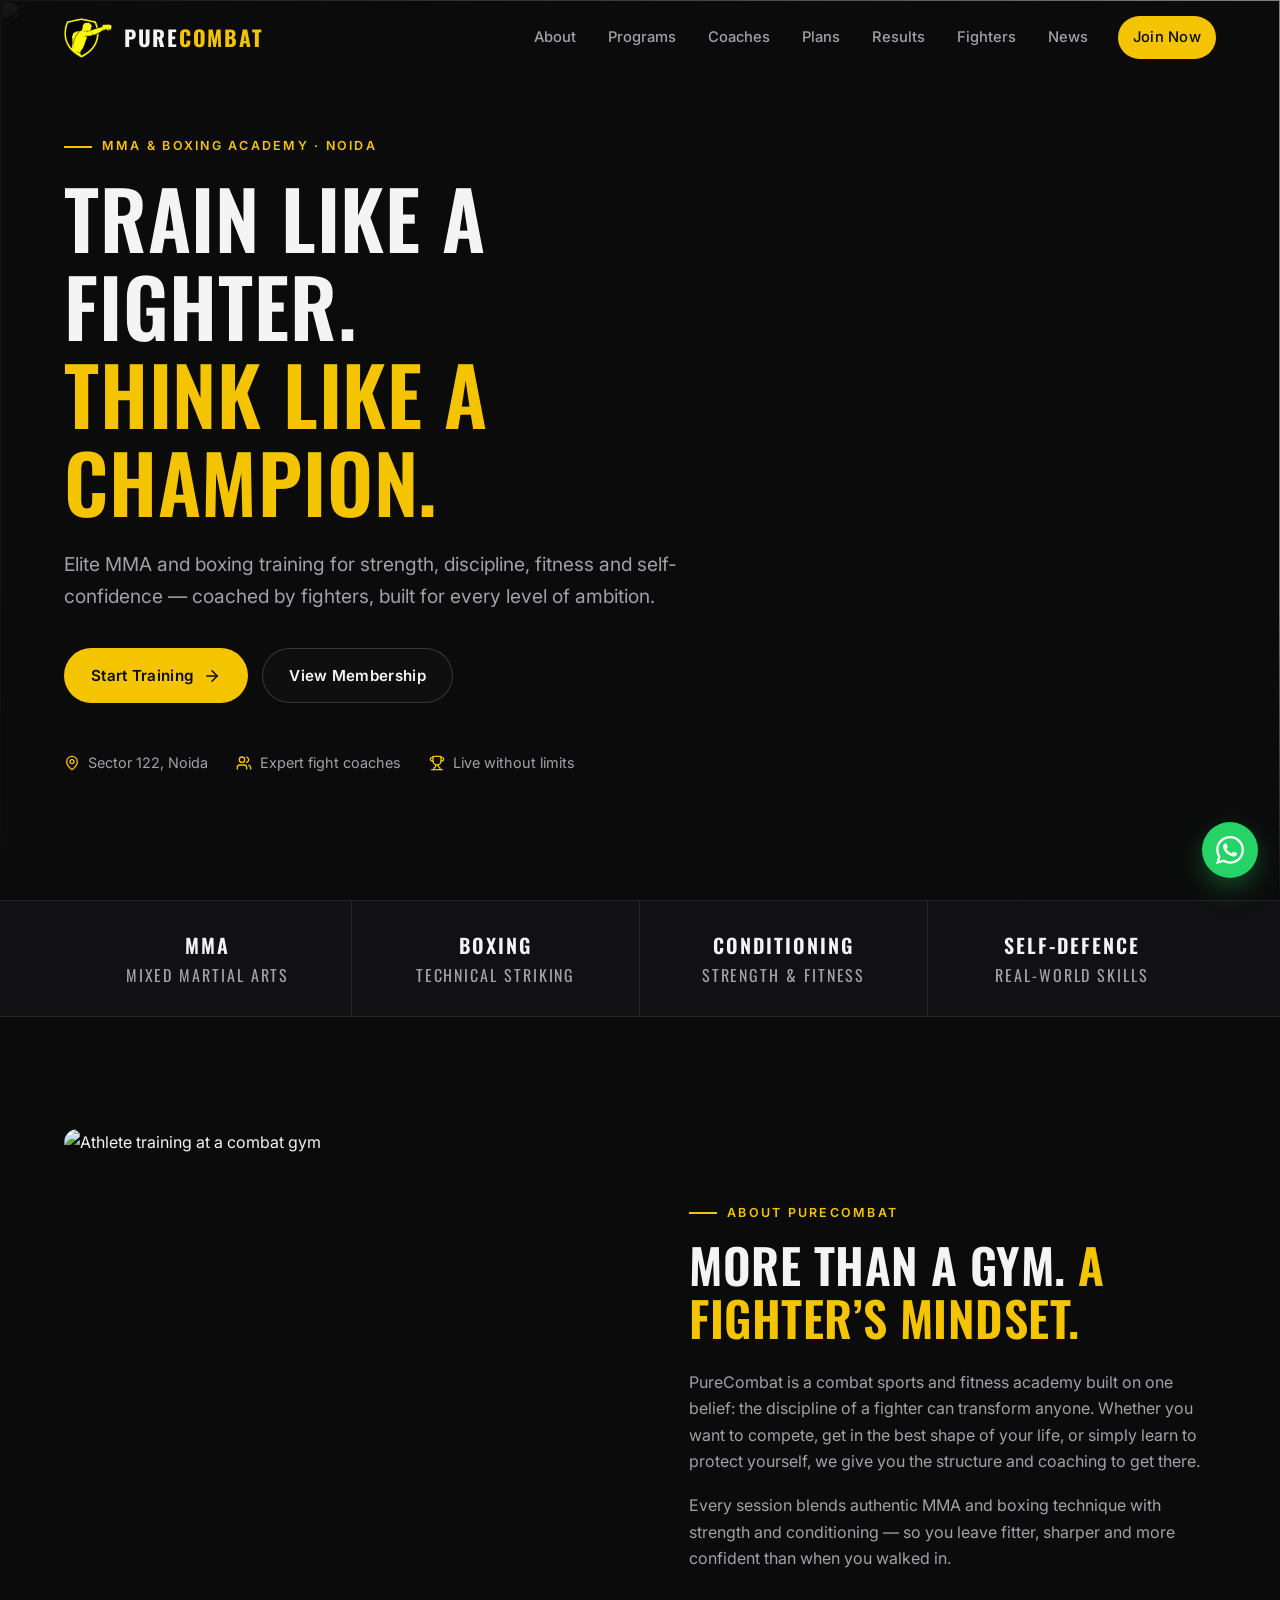
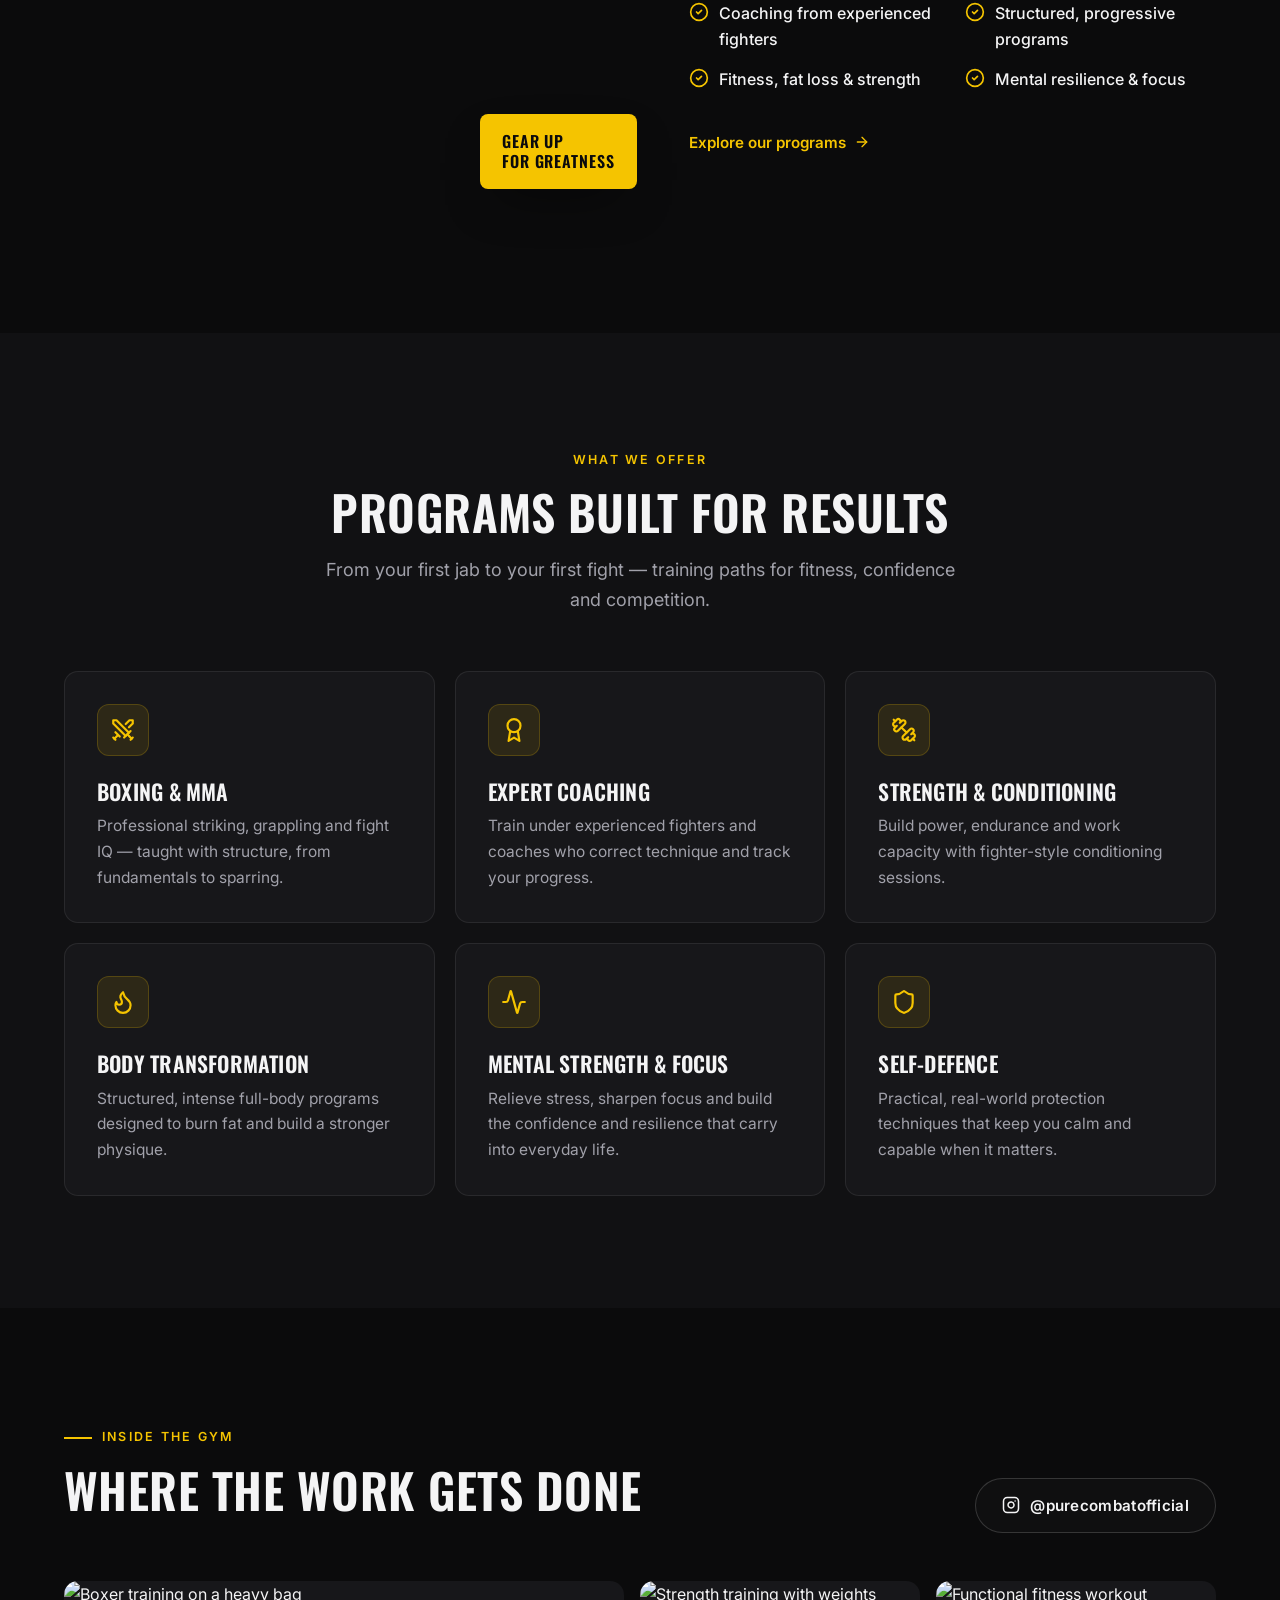
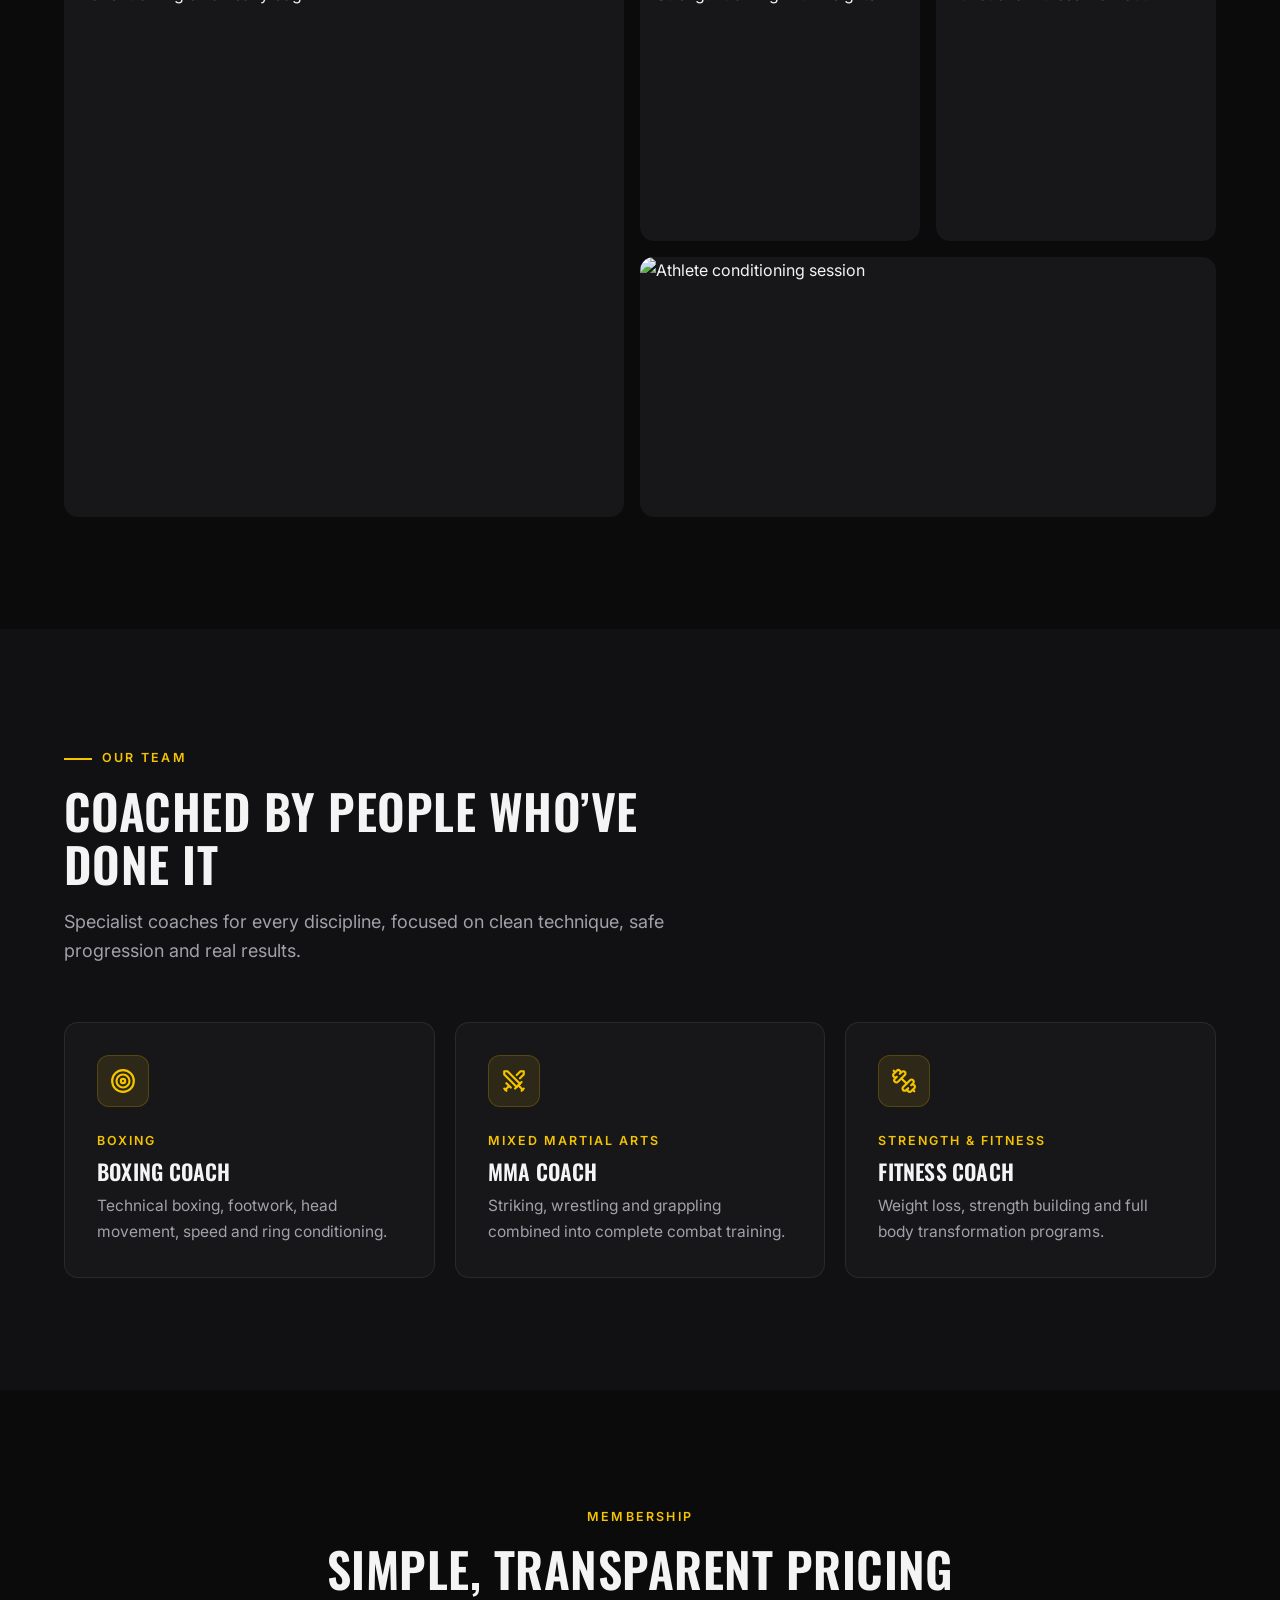
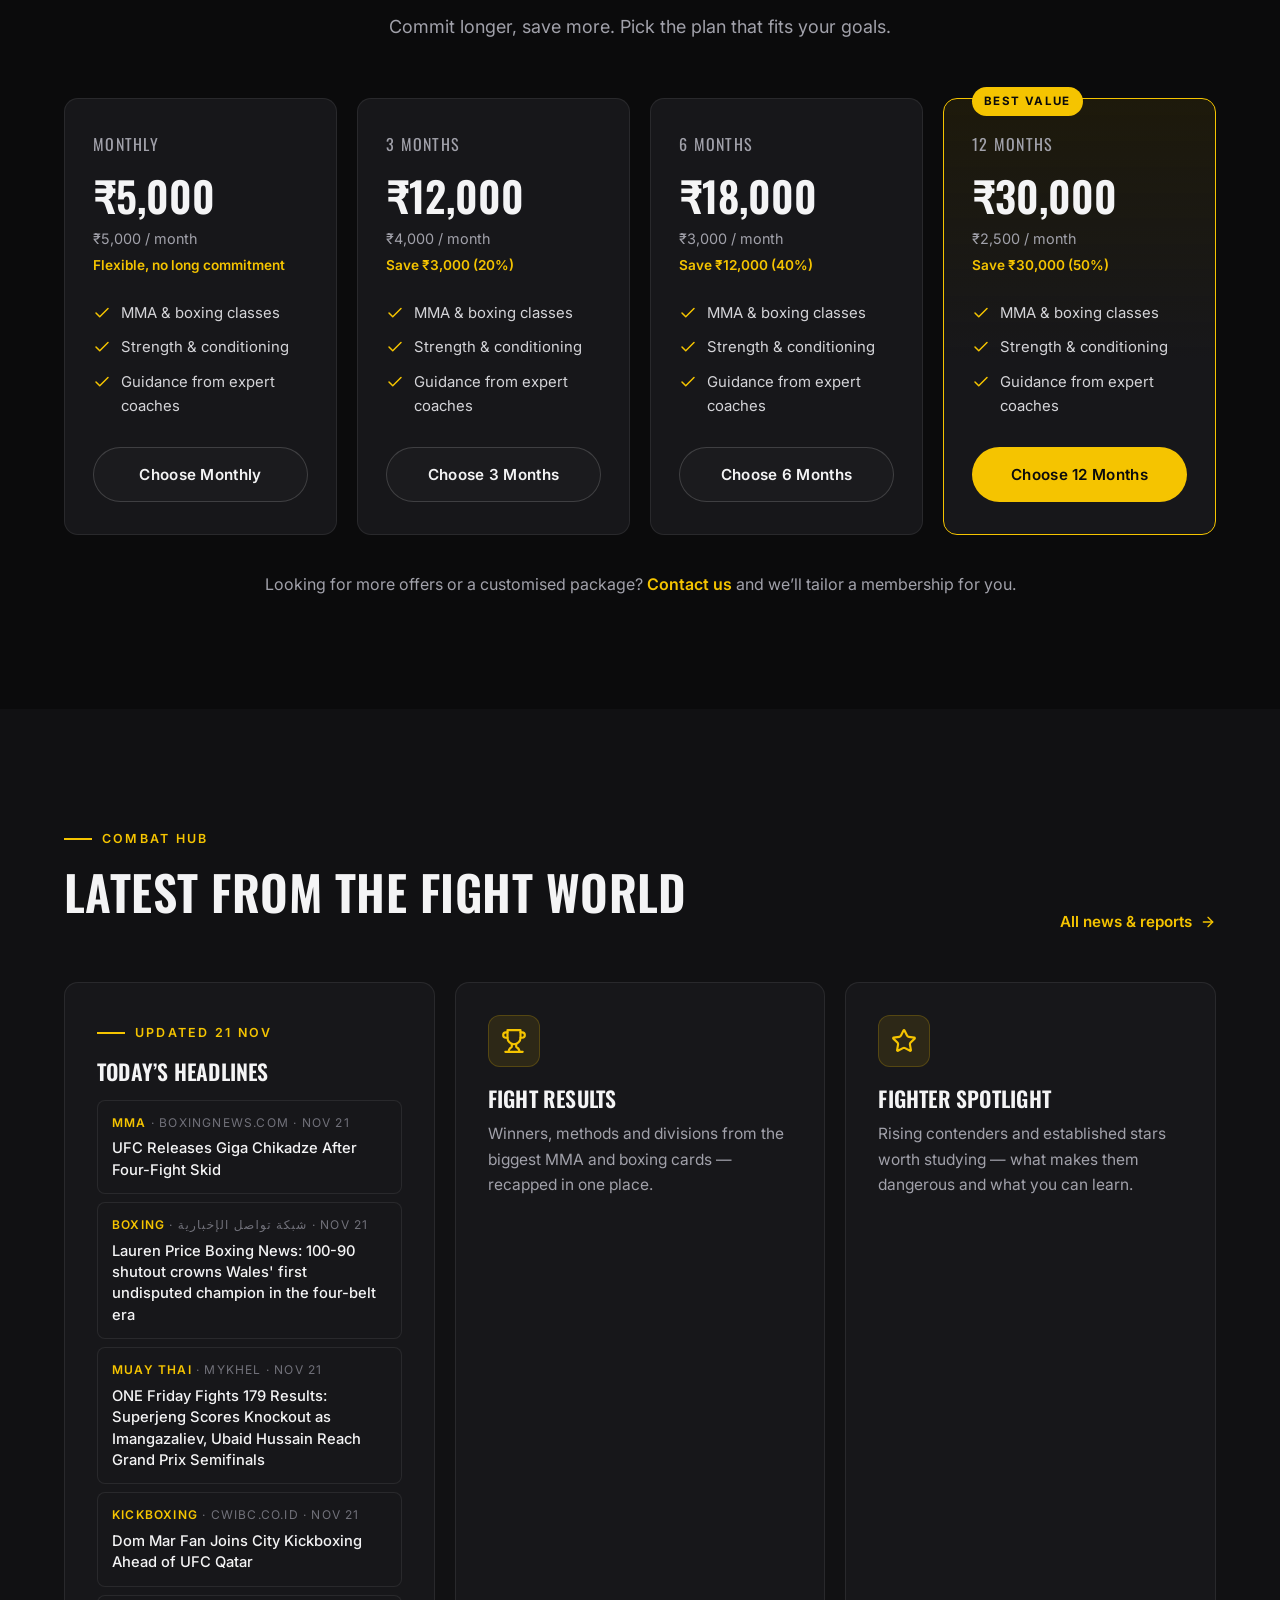
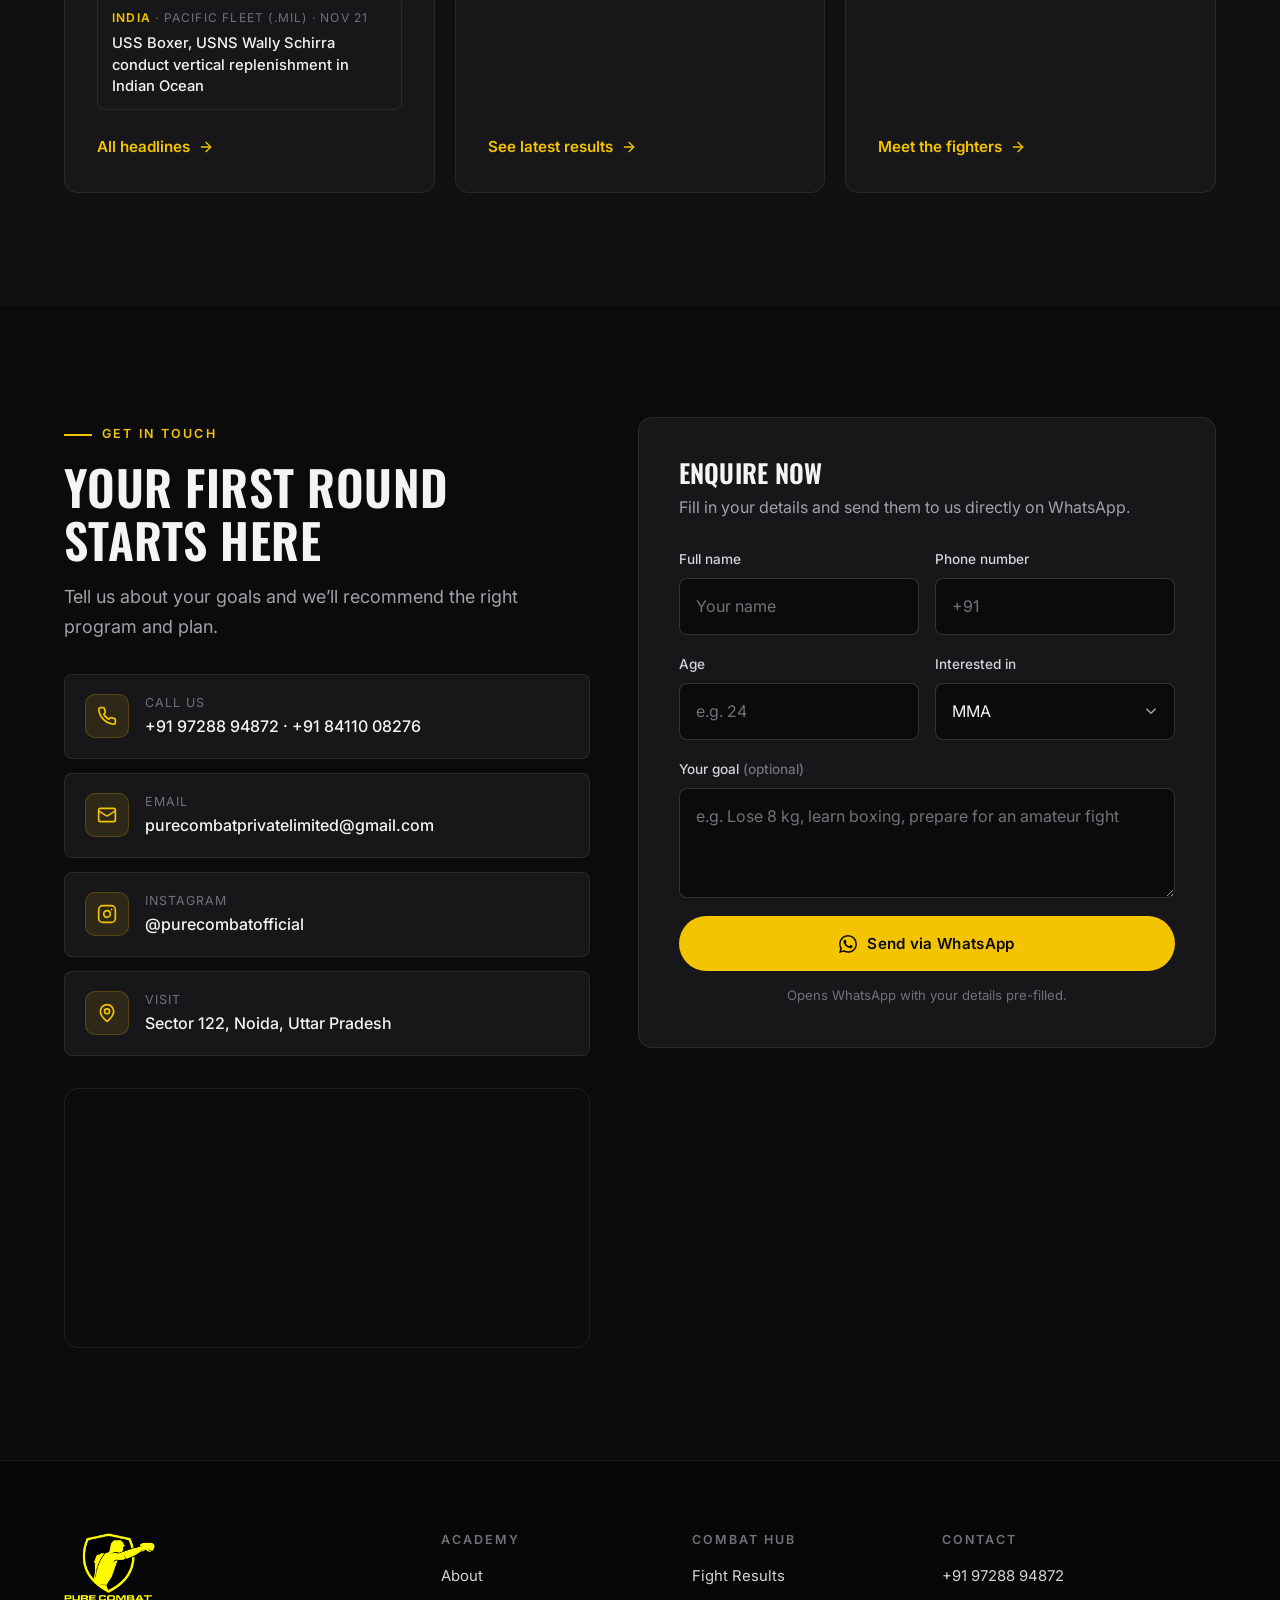
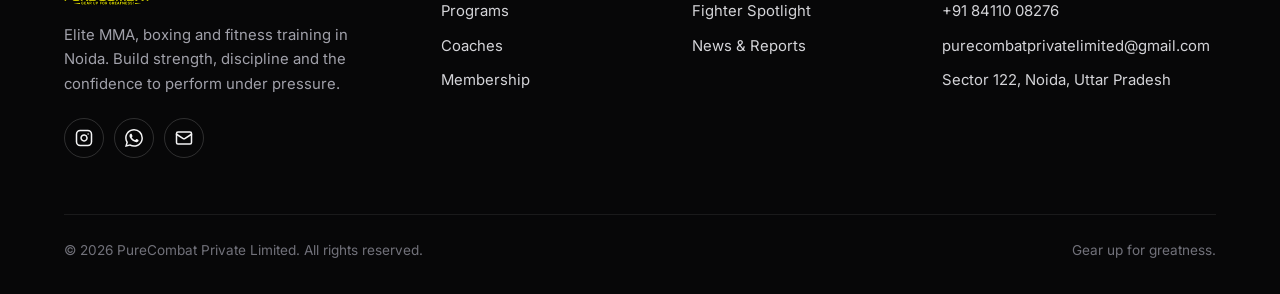
==== index.html @ 7720f8f0 "Combat Hub update 2026-11-21" ====
<!DOCTYPE html>
<html lang="en" class="no-js">
<head>
<meta charset="UTF-8">
<meta name="viewport" content="width=device-width, initial-scale=1.0">
<title>PURECOMBAT | MMA, Boxing & Fitness Training in Noida</title>
<meta name="description" content="PURECOMBAT is an elite MMA, boxing and fitness academy in Sector 122, Noida. Expert coaching, strength & conditioning, self-defence and body transformation programs.">
<link rel="canonical" href="https://www.purecombat.in/">
<meta name="theme-color" content="#0b0b0c">

<meta property="og:type" content="website">
<meta property="og:site_name" content="PURECOMBAT">
<meta property="og:title" content="PURECOMBAT | MMA, Boxing & Fitness Training in Noida">
<meta property="og:description" content="PURECOMBAT is an elite MMA, boxing and fitness academy in Sector 122, Noida. Expert coaching, strength & conditioning, self-defence and body transformation programs.">
<meta property="og:url" content="https://www.purecombat.in/">
<meta property="og:image" content="https://www.purecombat.in/images/week-1-banner.jpg">
<meta name="twitter:card" content="summary_large_image">

<link rel="icon" type="image/png" href="images/favicon.png">
<link rel="apple-touch-icon" href="images/apple-touch-icon.png">

<link rel="preconnect" href="https://fonts.googleapis.com">
<link rel="preconnect" href="https://fonts.gstatic.com" crossorigin>
<link href="https://fonts.googleapis.com/css2?family=Inter:wght@400;500;600;700&family=Oswald:wght@500;600;700&display=swap" rel="stylesheet">
<link rel="stylesheet" href="css/style.css">
<script type="application/ld+json">{"@context": "https://schema.org", "@type": "SportsActivityLocation", "name": "PURECOMBAT", "legalName": "PureCombat Private Limited", "description": "Elite MMA, boxing and fitness training academy in Noida.", "url": "https://www.purecombat.in/", "logo": "https://www.purecombat.in/images/logo.png", "image": "https://www.purecombat.in/images/logo.png", "telephone": "+91-9728894872", "email": "purecombatprivatelimited@gmail.com", "address": {"@type": "PostalAddress", "addressLocality": "Sector 122, Noida", "addressRegion": "Uttar Pradesh", "addressCountry": "IN"}, "sameAs": ["https://instagram.com/purecombatofficial"], "priceRange": "₹₹"}</script>
</head>
<body id="top">
<a class="skip-link" href="#main">Skip to content</a>

<header class="site-header">
  <div class="container nav">
    <a href="#top" class="brand" aria-label="PURECOMBAT home">
      <img src="images/logo-mark.png" alt="" width="48" height="40">
      <span class="brand-name">Pure<span>Combat</span></span>
    </a>
    <button class="nav-toggle" aria-label="Open menu" aria-expanded="false" aria-controls="primary-nav"><span></span></button>
    <nav class="nav-links" id="primary-nav" aria-label="Primary">
      <a href="#about">About</a>
      <a href="#programs">Programs</a>
      <a href="#coaches">Coaches</a>
      <a href="#plans">Plans</a>
      <a href="results.html">Results</a>
      <a href="fighters.html">Fighters</a>
      <a href="blogs.html">News</a>
      <a href="#contact" class="btn btn-primary btn-sm nav-cta">Join Now</a>
    </nav>
  </div>
</header>

<main id="main">

  <!-- HERO -->
  <section class="hero">
    <div class="hero-media">
      <img src="https://images.unsplash.com/photo-1549719386-74dfcbf7dbed?auto=format&fit=crop&w=2000&q=75" alt="" fetchpriority="high">
    </div>
    <div class="container">
      <div class="hero-content">
        <span class="eyebrow">MMA &amp; Boxing Academy · Noida</span>
        <h1>Train like a fighter.<br><em>Think like a champion.</em></h1>
        <p class="lead">Elite MMA and boxing training for strength, discipline, fitness and self-confidence — coached by fighters, built for every level of ambition.</p>
        <div class="hero-actions">
          <a href="#contact" class="btn btn-primary">Start Training <svg viewBox="0 0 24 24" fill="none" stroke="currentColor" stroke-width="2" stroke-linecap="round" stroke-linejoin="round" aria-hidden="true"><path d="M5 12h14"/><path d="m12 5 7 7-7 7"/></svg></a>
          <a href="#plans" class="btn btn-outline">View Membership</a>
        </div>
        <div class="hero-meta">
          <span><svg viewBox="0 0 24 24" fill="none" stroke="currentColor" stroke-width="2" stroke-linecap="round" stroke-linejoin="round" aria-hidden="true"><path d="M20 10c0 4.993-5.539 10.193-7.399 11.799a1 1 0 0 1-1.202 0C9.539 20.193 4 14.993 4 10a8 8 0 0 1 16 0"/><circle cx="12" cy="10" r="3"/></svg> Sector 122, Noida</span>
          <span><svg viewBox="0 0 24 24" fill="none" stroke="currentColor" stroke-width="2" stroke-linecap="round" stroke-linejoin="round" aria-hidden="true"><path d="M16 21v-2a4 4 0 0 0-4-4H6a4 4 0 0 0-4 4v2"/><circle cx="9" cy="7" r="4"/><path d="M22 21v-2a4 4 0 0 0-3-3.87"/><path d="M16 3.13a4 4 0 0 1 0 7.75"/></svg> Expert fight coaches</span>
          <span><svg viewBox="0 0 24 24" fill="none" stroke="currentColor" stroke-width="2" stroke-linecap="round" stroke-linejoin="round" aria-hidden="true"><path d="M6 9H4.5a2.5 2.5 0 0 1 0-5H6"/><path d="M18 9h1.5a2.5 2.5 0 0 0 0-5H18"/><path d="M4 22h16"/><path d="M10 14.66V17c0 .55-.47.98-.97 1.21C7.85 18.75 7 20.24 7 22"/><path d="M14 14.66V17c0 .55.47.98.97 1.21C16.15 18.75 17 20.24 17 22"/><path d="M18 2H6v7a6 6 0 0 0 12 0V2Z"/></svg> Live without limits</span>
        </div>
      </div>
    </div>
  </section>

  <!-- DISCIPLINES STRIP -->
  <div class="strip">
    <div class="container strip-inner">
      <div class="strip-item"><strong>MMA</strong>Mixed Martial Arts</div>
      <div class="strip-item"><strong>Boxing</strong>Technical Striking</div>
      <div class="strip-item"><strong>Conditioning</strong>Strength &amp; Fitness</div>
      <div class="strip-item"><strong>Self-Defence</strong>Real-World Skills</div>
    </div>
  </div>

  <!-- ABOUT -->
  <section class="section" id="about">
    <div class="container about-grid">
      <div class="about-media reveal">
        <img src="https://images.unsplash.com/photo-1571019614242-c5c5dee9f50b?auto=format&fit=crop&w=1000&q=75" alt="Athlete training at a combat gym" loading="lazy">
        <div class="about-badge">Gear up<br>for greatness</div>
      </div>
      <div class="about-copy reveal">
        <span class="eyebrow">About PureCombat</span>
        <h2>More than a gym. <span class="text-accent">A fighter&rsquo;s mindset.</span></h2>
        <p>PureCombat is a combat sports and fitness academy built on one belief: the discipline of a fighter can transform anyone. Whether you want to compete, get in the best shape of your life, or simply learn to protect yourself, we give you the structure and coaching to get there.</p>
        <p>Every session blends authentic MMA and boxing technique with strength and conditioning — so you leave fitter, sharper and more confident than when you walked in.</p>
        <ul class="checklist">
          <li><svg viewBox="0 0 24 24" fill="none" stroke="currentColor" stroke-width="2" stroke-linecap="round" stroke-linejoin="round" aria-hidden="true"><circle cx="12" cy="12" r="10"/><path d="m9 12 2 2 4-4"/></svg> Coaching from experienced fighters</li>
          <li><svg viewBox="0 0 24 24" fill="none" stroke="currentColor" stroke-width="2" stroke-linecap="round" stroke-linejoin="round" aria-hidden="true"><circle cx="12" cy="12" r="10"/><path d="m9 12 2 2 4-4"/></svg> Structured, progressive programs</li>
          <li><svg viewBox="0 0 24 24" fill="none" stroke="currentColor" stroke-width="2" stroke-linecap="round" stroke-linejoin="round" aria-hidden="true"><circle cx="12" cy="12" r="10"/><path d="m9 12 2 2 4-4"/></svg> Fitness, fat loss &amp; strength</li>
          <li><svg viewBox="0 0 24 24" fill="none" stroke="currentColor" stroke-width="2" stroke-linecap="round" stroke-linejoin="round" aria-hidden="true"><circle cx="12" cy="12" r="10"/><path d="m9 12 2 2 4-4"/></svg> Mental resilience &amp; focus</li>
        </ul>
        <a href="#programs" class="link-arrow">Explore our programs <svg viewBox="0 0 24 24" fill="none" stroke="currentColor" stroke-width="2" stroke-linecap="round" stroke-linejoin="round" aria-hidden="true"><path d="M5 12h14"/><path d="m12 5 7 7-7 7"/></svg></a>
      </div>
    </div>
  </section>

  <!-- PROGRAMS -->
  <section class="section section-alt" id="programs">
    <div class="container">
      <div class="section-head center reveal">
        <span class="eyebrow">What we offer</span>
        <h2>Programs built for results</h2>
        <p class="lead" style="margin:0 auto">From your first jab to your first fight — training paths for fitness, confidence and competition.</p>
      </div>
      <div class="grid-3">
        <article class="card reveal">
          <div class="icon-box"><svg viewBox="0 0 24 24" fill="none" stroke="currentColor" stroke-width="2" stroke-linecap="round" stroke-linejoin="round" aria-hidden="true"><polyline points="14.5 17.5 3 6 3 3 6 3 17.5 14.5"/><line x1="13" x2="19" y1="19" y2="13"/><line x1="16" x2="20" y1="16" y2="20"/><line x1="19" x2="21" y1="21" y2="19"/><polyline points="14.5 6.5 18 3 21 3 21 6 17.5 9.5"/><line x1="5" x2="9" y1="14" y2="18"/><line x1="7" x2="4" y1="17" y2="20"/><line x1="3" x2="5" y1="19" y2="21"/></svg></div>
          <h3>Boxing &amp; MMA</h3>
          <p>Professional striking, grappling and fight IQ — taught with structure, from fundamentals to sparring.</p>
        </article>
        <article class="card reveal">
          <div class="icon-box"><svg viewBox="0 0 24 24" fill="none" stroke="currentColor" stroke-width="2" stroke-linecap="round" stroke-linejoin="round" aria-hidden="true"><circle cx="12" cy="8" r="6"/><path d="M15.477 12.89 17 22l-5-3-5 3 1.523-9.11"/></svg></div>
          <h3>Expert Coaching</h3>
          <p>Train under experienced fighters and coaches who correct technique and track your progress.</p>
        </article>
        <article class="card reveal">
          <div class="icon-box"><svg viewBox="0 0 24 24" fill="none" stroke="currentColor" stroke-width="2" stroke-linecap="round" stroke-linejoin="round" aria-hidden="true"><path d="M14.4 14.4 9.6 9.6"/><path d="M18.657 21.485a2 2 0 1 1-2.829-2.828l-1.767 1.768a2 2 0 1 1-2.829-2.829l6.364-6.364a2 2 0 1 1 2.829 2.829l-1.768 1.767a2 2 0 1 1 2.828 2.829z"/><path d="m21.5 21.5-1.4-1.4"/><path d="M3.9 3.9 2.5 2.5"/><path d="M6.404 12.768a2 2 0 1 1-2.829-2.829l1.768-1.767a2 2 0 1 1-2.828-2.829l2.828-2.828a2 2 0 1 1 2.829 2.828l1.767-1.768a2 2 0 1 1 2.829 2.829z"/></svg></div>
          <h3>Strength &amp; Conditioning</h3>
          <p>Build power, endurance and work capacity with fighter-style conditioning sessions.</p>
        </article>
        <article class="card reveal">
          <div class="icon-box"><svg viewBox="0 0 24 24" fill="none" stroke="currentColor" stroke-width="2" stroke-linecap="round" stroke-linejoin="round" aria-hidden="true"><path d="M8.5 14.5A2.5 2.5 0 0 0 11 12c0-1.38-.5-2-1-3-1.072-2.143-.224-4.054 2-6 .5 2.5 2 4.9 4 6.5 2 1.6 3 3.5 3 5.5a7 7 0 1 1-14 0c0-1.153.433-2.294 1-3a2.5 2.5 0 0 0 2.5 2.5z"/></svg></div>
          <h3>Body Transformation</h3>
          <p>Structured, intense full-body programs designed to burn fat and build a stronger physique.</p>
        </article>
        <article class="card reveal">
          <div class="icon-box"><svg viewBox="0 0 24 24" fill="none" stroke="currentColor" stroke-width="2" stroke-linecap="round" stroke-linejoin="round" aria-hidden="true"><path d="M22 12h-2.48a2 2 0 0 0-1.93 1.46l-2.35 8.36a.25.25 0 0 1-.48 0L9.24 2.18a.25.25 0 0 0-.48 0l-2.35 8.36A2 2 0 0 1 4.49 12H2"/></svg></div>
          <h3>Mental Strength &amp; Focus</h3>
          <p>Relieve stress, sharpen focus and build the confidence and resilience that carry into everyday life.</p>
        </article>
        <article class="card reveal">
          <div class="icon-box"><svg viewBox="0 0 24 24" fill="none" stroke="currentColor" stroke-width="2" stroke-linecap="round" stroke-linejoin="round" aria-hidden="true"><path d="M20 13c0 5-3.5 7.5-7.66 8.95a1 1 0 0 1-.67-.01C7.5 20.5 4 18 4 13V6a1 1 0 0 1 1-1c2 0 4.5-1.2 6.24-2.72a1.17 1.17 0 0 1 1.52 0C14.51 3.81 17 5 19 5a1 1 0 0 1 1 1z"/></svg></div>
          <h3>Self-Defence</h3>
          <p>Practical, real-world protection techniques that keep you calm and capable when it matters.</p>
        </article>
      </div>
    </div>
  </section>

  <!-- GALLERY -->
  <section class="section" id="gallery">
    <div class="container">
      <div class="section-head-row">
        <div class="section-head reveal">
          <span class="eyebrow">Inside the gym</span>
          <h2>Where the work gets done</h2>
        </div>
        <a href="https://instagram.com/purecombatofficial" target="_blank" rel="noopener" class="btn btn-outline reveal"><svg viewBox="0 0 24 24" fill="none" stroke="currentColor" stroke-width="2" stroke-linecap="round" stroke-linejoin="round" aria-hidden="true"><rect width="20" height="20" x="2" y="2" rx="5" ry="5"/><path d="M16 11.37A4 4 0 1 1 12.63 8 4 4 0 0 1 16 11.37z"/><line x1="17.5" x2="17.51" y1="6.5" y2="6.5"/></svg> @purecombatofficial</a>
      </div>
      <div class="gallery reveal">
        <figure><img src="https://images.unsplash.com/photo-1549719386-74dfcbf7dbed?auto=format&fit=crop&w=1200&q=75" alt="Boxer training on a heavy bag" loading="lazy"></figure>
        <figure><img src="https://images.unsplash.com/photo-1517836357463-d25dfeac3438?auto=format&fit=crop&w=700&q=75" alt="Strength training with weights" loading="lazy"></figure>
        <figure><img src="https://images.unsplash.com/photo-1599058917765-a780eda07a3e?auto=format&fit=crop&w=700&q=75" alt="Functional fitness workout" loading="lazy"></figure>
        <figure><img src="https://images.unsplash.com/photo-1571019613454-1cb2f99b2d8b?auto=format&fit=crop&w=1200&q=75" alt="Athlete conditioning session" loading="lazy"></figure>
      </div>
    </div>
  </section>

  <!-- COACHES -->
  <section class="section section-alt" id="coaches">
    <div class="container">
      <div class="section-head reveal">
        <span class="eyebrow">Our team</span>
        <h2>Coached by people who&rsquo;ve done it</h2>
        <p class="lead">Specialist coaches for every discipline, focused on clean technique, safe progression and real results.</p>
      </div>
      <div class="grid-3">
        <article class="card reveal">
          <div class="icon-box"><svg viewBox="0 0 24 24" fill="none" stroke="currentColor" stroke-width="2" stroke-linecap="round" stroke-linejoin="round" aria-hidden="true"><circle cx="12" cy="12" r="10"/><circle cx="12" cy="12" r="6"/><circle cx="12" cy="12" r="2"/></svg></div>
          <span class="coach-role">Boxing</span>
          <h3>Boxing Coach</h3>
          <p>Technical boxing, footwork, head movement, speed and ring conditioning.</p>
        </article>
        <article class="card reveal">
          <div class="icon-box"><svg viewBox="0 0 24 24" fill="none" stroke="currentColor" stroke-width="2" stroke-linecap="round" stroke-linejoin="round" aria-hidden="true"><polyline points="14.5 17.5 3 6 3 3 6 3 17.5 14.5"/><line x1="13" x2="19" y1="19" y2="13"/><line x1="16" x2="20" y1="16" y2="20"/><line x1="19" x2="21" y1="21" y2="19"/><polyline points="14.5 6.5 18 3 21 3 21 6 17.5 9.5"/><line x1="5" x2="9" y1="14" y2="18"/><line x1="7" x2="4" y1="17" y2="20"/><line x1="3" x2="5" y1="19" y2="21"/></svg></div>
          <span class="coach-role">Mixed Martial Arts</span>
          <h3>MMA Coach</h3>
          <p>Striking, wrestling and grappling combined into complete combat training.</p>
        </article>
        <article class="card reveal">
          <div class="icon-box"><svg viewBox="0 0 24 24" fill="none" stroke="currentColor" stroke-width="2" stroke-linecap="round" stroke-linejoin="round" aria-hidden="true"><path d="M14.4 14.4 9.6 9.6"/><path d="M18.657 21.485a2 2 0 1 1-2.829-2.828l-1.767 1.768a2 2 0 1 1-2.829-2.829l6.364-6.364a2 2 0 1 1 2.829 2.829l-1.768 1.767a2 2 0 1 1 2.828 2.829z"/><path d="m21.5 21.5-1.4-1.4"/><path d="M3.9 3.9 2.5 2.5"/><path d="M6.404 12.768a2 2 0 1 1-2.829-2.829l1.768-1.767a2 2 0 1 1-2.828-2.829l2.828-2.828a2 2 0 1 1 2.829 2.828l1.767-1.768a2 2 0 1 1 2.829 2.829z"/></svg></div>
          <span class="coach-role">Strength &amp; Fitness</span>
          <h3>Fitness Coach</h3>
          <p>Weight loss, strength building and full body transformation programs.</p>
        </article>
      </div>
    </div>
  </section>

  <!-- PLANS -->
  <section class="section" id="plans">
    <div class="container">
      <div class="section-head center reveal">
        <span class="eyebrow">Membership</span>
        <h2>Simple, transparent pricing</h2>
        <p class="lead" style="margin:0 auto">Commit longer, save more. Pick the plan that fits your goals.</p>
      </div>
      <div class="plans">
        <div class="plan reveal">
          
          <div class="plan-name">Monthly</div>
          <div class="plan-price">₹5,000</div>
          <div class="plan-per">₹5,000 / month</div>
          <div class="plan-save">Flexible, no long commitment</div>
          <ul><li><svg viewBox="0 0 24 24" fill="none" stroke="currentColor" stroke-width="2" stroke-linecap="round" stroke-linejoin="round" aria-hidden="true"><path d="M20 6 9 17l-5-5"/></svg>MMA &amp; boxing classes</li><li><svg viewBox="0 0 24 24" fill="none" stroke="currentColor" stroke-width="2" stroke-linecap="round" stroke-linejoin="round" aria-hidden="true"><path d="M20 6 9 17l-5-5"/></svg>Strength &amp; conditioning</li><li><svg viewBox="0 0 24 24" fill="none" stroke="currentColor" stroke-width="2" stroke-linecap="round" stroke-linejoin="round" aria-hidden="true"><path d="M20 6 9 17l-5-5"/></svg>Guidance from expert coaches</li></ul>
          <a href="#contact" class="btn btn-outline btn-block" data-plan="Monthly">Choose Monthly</a>
        </div>
        <div class="plan reveal">
          
          <div class="plan-name">3 Months</div>
          <div class="plan-price">₹12,000</div>
          <div class="plan-per">₹4,000 / month</div>
          <div class="plan-save">Save ₹3,000 (20%)</div>
          <ul><li><svg viewBox="0 0 24 24" fill="none" stroke="currentColor" stroke-width="2" stroke-linecap="round" stroke-linejoin="round" aria-hidden="true"><path d="M20 6 9 17l-5-5"/></svg>MMA &amp; boxing classes</li><li><svg viewBox="0 0 24 24" fill="none" stroke="currentColor" stroke-width="2" stroke-linecap="round" stroke-linejoin="round" aria-hidden="true"><path d="M20 6 9 17l-5-5"/></svg>Strength &amp; conditioning</li><li><svg viewBox="0 0 24 24" fill="none" stroke="currentColor" stroke-width="2" stroke-linecap="round" stroke-linejoin="round" aria-hidden="true"><path d="M20 6 9 17l-5-5"/></svg>Guidance from expert coaches</li></ul>
          <a href="#contact" class="btn btn-outline btn-block" data-plan="3 Months">Choose 3 Months</a>
        </div>
        <div class="plan reveal">
          
          <div class="plan-name">6 Months</div>
          <div class="plan-price">₹18,000</div>
          <div class="plan-per">₹3,000 / month</div>
          <div class="plan-save">Save ₹12,000 (40%)</div>
          <ul><li><svg viewBox="0 0 24 24" fill="none" stroke="currentColor" stroke-width="2" stroke-linecap="round" stroke-linejoin="round" aria-hidden="true"><path d="M20 6 9 17l-5-5"/></svg>MMA &amp; boxing classes</li><li><svg viewBox="0 0 24 24" fill="none" stroke="currentColor" stroke-width="2" stroke-linecap="round" stroke-linejoin="round" aria-hidden="true"><path d="M20 6 9 17l-5-5"/></svg>Strength &amp; conditioning</li><li><svg viewBox="0 0 24 24" fill="none" stroke="currentColor" stroke-width="2" stroke-linecap="round" stroke-linejoin="round" aria-hidden="true"><path d="M20 6 9 17l-5-5"/></svg>Guidance from expert coaches</li></ul>
          <a href="#contact" class="btn btn-outline btn-block" data-plan="6 Months">Choose 6 Months</a>
        </div>
        <div class="plan featured reveal">
          <span class="plan-tag">Best value</span>
          <div class="plan-name">12 Months</div>
          <div class="plan-price">₹30,000</div>
          <div class="plan-per">₹2,500 / month</div>
          <div class="plan-save">Save ₹30,000 (50%)</div>
          <ul><li><svg viewBox="0 0 24 24" fill="none" stroke="currentColor" stroke-width="2" stroke-linecap="round" stroke-linejoin="round" aria-hidden="true"><path d="M20 6 9 17l-5-5"/></svg>MMA &amp; boxing classes</li><li><svg viewBox="0 0 24 24" fill="none" stroke="currentColor" stroke-width="2" stroke-linecap="round" stroke-linejoin="round" aria-hidden="true"><path d="M20 6 9 17l-5-5"/></svg>Strength &amp; conditioning</li><li><svg viewBox="0 0 24 24" fill="none" stroke="currentColor" stroke-width="2" stroke-linecap="round" stroke-linejoin="round" aria-hidden="true"><path d="M20 6 9 17l-5-5"/></svg>Guidance from expert coaches</li></ul>
          <a href="#contact" class="btn btn-primary btn-block" data-plan="12 Months">Choose 12 Months</a>
        </div>
      </div>
      <p class="plans-note">Looking for more offers or a customised package? <a href="#contact">Contact us</a> and we&rsquo;ll tailor a membership for you.</p>
    </div>
  </section>

  <!-- NEWS / HUB -->
  <section class="section section-alt" id="news">
    <div class="container">
      <div class="section-head-row">
        <div class="section-head reveal">
          <span class="eyebrow">Combat Hub</span>
          <h2>Latest from the fight world</h2>
        </div>
        <a href="blogs.html" class="link-arrow reveal">All news &amp; reports <svg viewBox="0 0 24 24" fill="none" stroke="currentColor" stroke-width="2" stroke-linecap="round" stroke-linejoin="round" aria-hidden="true"><path d="M5 12h14"/><path d="m12 5 7 7-7 7"/></svg></a>
      </div>
      <div class="grid-3">
        <!-- HUB:LATEST:START -->
        <article class="card feature-card reveal">
          <div>
            <span class="eyebrow">Updated 21 Nov</span>
            <h3>Today&rsquo;s headlines</h3>
            <ul class="headline-list mini">
            <li><a href="https://news.google.com/rss/articles/CBMid0FVX3lxTFAxczRaRm9vWDYzQ3FmdzItT2ZsdmtOUGpSeVJyR2RTYTBwT0ZpOUZnUHN0N1R5X1dwRm50WVpXUTJPWjhHd2xtSWRMd3RhcjJNYUdlTWhTX2VuNnhaN2tjLVE1eU1aZkFNUzNIWXJSMVAtdEpVdlJv?oc=5" target="_blank" rel="noopener nofollow"><small><b>MMA</b> · boxingnews.com · Nov 21</small><span>UFC Releases Giga Chikadze After Four-Fight Skid</span></a></li>
            <li><a href="https://news.google.com/rss/articles/CBMiU0FVX3lxTE5BdmRUSUY2OGdscWlTemRaaHBlTVZtczJRNWVVSHJuVTBVNm5QSjVLbXBOTEUwbkMwVXh5cWs4ZGhUMUJCbTNaN01rNTFUdlZ3a3NB?oc=5" target="_blank" rel="noopener nofollow"><small><b>Boxing</b> · شبكة تواصل الإخبارية · Nov 21</small><span>Lauren Price Boxing News: 100-90 shutout crowns Wales&#x27; first undisputed champion in the four-belt era</span></a></li>
            <li><a href="https://news.google.com/rss/articles/[base64]?oc=5" target="_blank" rel="noopener nofollow"><small><b>Muay Thai</b> · myKhel · Nov 21</small><span>ONE Friday Fights 179 Results: Superjeng Scores Knockout as Imangazaliev, Ubaid Hussain Reach Grand Prix Semifinals</span></a></li>
            <li><a href="https://news.google.com/rss/articles/CBMiZ0FVX3lxTE1HUnc5TmthRl9TY3F0T1NXZmpMY2t0WTJIeXMxX3lReGVfeWZyZkFTUjktSTByVVJORmZrWkNmM2tyVXBaTG5aRDJvYzROYnZkNDJfSkRsa3hGanhReVBSN3dVY0Qtak0?oc=5" target="_blank" rel="noopener nofollow"><small><b>Kickboxing</b> · cwibc.co.id · Nov 21</small><span>Dom Mar Fan Joins City Kickboxing Ahead of UFC Qatar</span></a></li>
            <li><a href="https://news.google.com/rss/articles/CBMiakFVX3lxTE16NWlxbHhseVJfX2hiQ3BFclJndlVjR0YtU011N3JOeFVVSEx2bHJfcmxnVElHaUlzZFYtakxTVUgxNWdmU1RDckstQTdrVEwwS3lPMXA0aG80WEJBLWdRUkxVOElQZWdaNkE?oc=5" target="_blank" rel="noopener nofollow"><small><b>India</b> · Pacific Fleet (.mil) · Nov 21</small><span>USS Boxer, USNS Wally Schirra conduct vertical replenishment in Indian Ocean</span></a></li>
            </ul>
          </div>
          <a href="blogs.html" class="link-arrow">All headlines <svg viewBox="0 0 24 24" fill="none" stroke="currentColor" stroke-width="2" stroke-linecap="round" stroke-linejoin="round" aria-hidden="true"><path d="M5 12h14"/><path d="m12 5 7 7-7 7"/></svg></a>
        </article>
        <!-- HUB:LATEST:END -->
        <article class="card feature-card reveal">
          <div>
            <div class="icon-box"><svg viewBox="0 0 24 24" fill="none" stroke="currentColor" stroke-width="2" stroke-linecap="round" stroke-linejoin="round" aria-hidden="true"><path d="M6 9H4.5a2.5 2.5 0 0 1 0-5H6"/><path d="M18 9h1.5a2.5 2.5 0 0 0 0-5H18"/><path d="M4 22h16"/><path d="M10 14.66V17c0 .55-.47.98-.97 1.21C7.85 18.75 7 20.24 7 22"/><path d="M14 14.66V17c0 .55.47.98.97 1.21C16.15 18.75 17 20.24 17 22"/><path d="M18 2H6v7a6 6 0 0 0 12 0V2Z"/></svg></div>
            <h3>Fight Results</h3>
            <p>Winners, methods and divisions from the biggest MMA and boxing cards — recapped in one place.</p>
          </div>
          <a href="results.html" class="link-arrow">See latest results <svg viewBox="0 0 24 24" fill="none" stroke="currentColor" stroke-width="2" stroke-linecap="round" stroke-linejoin="round" aria-hidden="true"><path d="M5 12h14"/><path d="m12 5 7 7-7 7"/></svg></a>
        </article>
        <article class="card feature-card reveal">
          <div>
            <div class="icon-box"><svg viewBox="0 0 24 24" fill="none" stroke="currentColor" stroke-width="2" stroke-linecap="round" stroke-linejoin="round" aria-hidden="true"><path d="M11.525 2.295a.53.53 0 0 1 .95 0l2.31 4.679a2.123 2.123 0 0 0 1.595 1.16l5.166.756a.53.53 0 0 1 .294.904l-3.736 3.638a2.123 2.123 0 0 0-.611 1.878l.882 5.14a.53.53 0 0 1-.771.56l-4.618-2.428a2.122 2.122 0 0 0-1.973 0L6.396 21.01a.53.53 0 0 1-.77-.56l.881-5.139a2.122 2.122 0 0 0-.611-1.879L2.16 9.795a.53.53 0 0 1 .294-.906l5.165-.755a2.122 2.122 0 0 0 1.597-1.16z"/></svg></div>
            <h3>Fighter Spotlight</h3>
            <p>Rising contenders and established stars worth studying — what makes them dangerous and what you can learn.</p>
          </div>
          <a href="fighters.html" class="link-arrow">Meet the fighters <svg viewBox="0 0 24 24" fill="none" stroke="currentColor" stroke-width="2" stroke-linecap="round" stroke-linejoin="round" aria-hidden="true"><path d="M5 12h14"/><path d="m12 5 7 7-7 7"/></svg></a>
        </article>
      </div>
    </div>
  </section>

  <!-- CONTACT -->
  <section class="section" id="contact">
    <div class="container contact-grid">
      <div class="reveal">
        <span class="eyebrow">Get in touch</span>
        <h2>Your first round starts here</h2>
        <p class="lead">Tell us about your goals and we&rsquo;ll recommend the right program and plan.</p>
        <div class="contact-list">
          <a class="contact-item" href="tel:+919728894872"><div class="icon-box"><svg viewBox="0 0 24 24" fill="none" stroke="currentColor" stroke-width="2" stroke-linecap="round" stroke-linejoin="round" aria-hidden="true"><path d="M22 16.92v3a2 2 0 0 1-2.18 2 19.79 19.79 0 0 1-8.63-3.07 19.5 19.5 0 0 1-6-6 19.79 19.79 0 0 1-3.07-8.67A2 2 0 0 1 4.11 2h3a2 2 0 0 1 2 1.72 12.84 12.84 0 0 0 .7 2.81 2 2 0 0 1-.45 2.11L8.09 9.91a16 16 0 0 0 6 6l1.27-1.27a2 2 0 0 1 2.11-.45 12.84 12.84 0 0 0 2.81.7A2 2 0 0 1 22 16.92z"/></svg></div><div><small>Call us</small><span>+91 97288 94872 · +91 84110 08276</span></div></a>
          <a class="contact-item" href="mailto:purecombatprivatelimited@gmail.com"><div class="icon-box"><svg viewBox="0 0 24 24" fill="none" stroke="currentColor" stroke-width="2" stroke-linecap="round" stroke-linejoin="round" aria-hidden="true"><rect width="20" height="16" x="2" y="4" rx="2"/><path d="m22 7-8.97 5.7a1.94 1.94 0 0 1-2.06 0L2 7"/></svg></div><div><small>Email</small><span>purecombatprivatelimited@gmail.com</span></div></a>
          <a class="contact-item" href="https://instagram.com/purecombatofficial" target="_blank" rel="noopener"><div class="icon-box"><svg viewBox="0 0 24 24" fill="none" stroke="currentColor" stroke-width="2" stroke-linecap="round" stroke-linejoin="round" aria-hidden="true"><rect width="20" height="20" x="2" y="2" rx="5" ry="5"/><path d="M16 11.37A4 4 0 1 1 12.63 8 4 4 0 0 1 16 11.37z"/><line x1="17.5" x2="17.51" y1="6.5" y2="6.5"/></svg></div><div><small>Instagram</small><span>@purecombatofficial</span></div></a>
          <a class="contact-item" href="https://www.google.com/maps/search/?api=1&amp;query=PureCombat+Sector+122+Noida" target="_blank" rel="noopener"><div class="icon-box"><svg viewBox="0 0 24 24" fill="none" stroke="currentColor" stroke-width="2" stroke-linecap="round" stroke-linejoin="round" aria-hidden="true"><path d="M20 10c0 4.993-5.539 10.193-7.399 11.799a1 1 0 0 1-1.202 0C9.539 20.193 4 14.993 4 10a8 8 0 0 1 16 0"/><circle cx="12" cy="10" r="3"/></svg></div><div><small>Visit</small><span>Sector 122, Noida, Uttar Pradesh</span></div></a>
        </div>
        <div class="map">
          <iframe src="https://www.google.com/maps?q=Sector+122+Noida+PureCombat&amp;z=15&amp;output=embed" title="PureCombat location on Google Maps" loading="lazy" referrerpolicy="no-referrer-when-downgrade" allowfullscreen></iframe>
        </div>
      </div>

      <div class="form-card reveal">
        <h3>Enquire now</h3>
        <p>Fill in your details and send them to us directly on WhatsApp.</p>
        <form id="enquiryForm" novalidate>
          <div class="form-row">
            <div class="field">
              <label for="name">Full name</label>
              <input id="name" name="name" type="text" autocomplete="name" placeholder="Your name" required>
            </div>
            <div class="field">
              <label for="phone">Phone number</label>
              <input id="phone" name="phone" type="tel" autocomplete="tel" inputmode="tel" placeholder="+91" pattern="[0-9+\s\-]{8,15}" required>
            </div>
          </div>
          <div class="form-row">
            <div class="field">
              <label for="age">Age</label>
              <input id="age" name="age" type="number" min="5" max="90" placeholder="e.g. 24" required>
            </div>
            <div class="field">
              <label for="program">Interested in</label>
              <select id="program" name="program" required>
                <option value="MMA">MMA</option>
                <option value="Boxing">Boxing</option>
                <option value="Strength &amp; Conditioning">Strength &amp; Conditioning</option>
                <option value="Body Transformation">Body Transformation</option>
                <option value="Self-Defence">Self-Defence</option>
                <option value="Not sure yet">Not sure yet</option>
              </select>
            </div>
          </div>
          <div class="field">
            <label for="goal">Your goal <span style="color:var(--subtle)">(optional)</span></label>
            <textarea id="goal" name="goal" placeholder="e.g. Lose 8 kg, learn boxing, prepare for an amateur fight"></textarea>
          </div>
          <button type="submit" class="btn btn-primary btn-block"><svg width="18" height="18" viewBox="0 0 24 24" fill="currentColor" aria-hidden="true"><path d="M17.472 14.382c-.297-.149-1.758-.867-2.03-.967-.273-.099-.471-.148-.67.15-.197.297-.767.966-.94 1.164-.173.199-.347.223-.644.075-.297-.15-1.255-.463-2.39-1.475-.883-.788-1.48-1.761-1.653-2.059-.173-.297-.018-.458.13-.606.134-.133.298-.347.446-.52.149-.174.198-.298.298-.497.099-.198.05-.371-.025-.52-.075-.149-.669-1.612-.916-2.207-.242-.579-.487-.5-.669-.51-.173-.008-.371-.01-.57-.01-.198 0-.52.074-.792.372-.272.297-1.04 1.016-1.04 2.479 0 1.462 1.065 2.875 1.213 3.074.149.198 2.096 3.2 5.077 4.487.709.306 1.262.489 1.694.625.712.227 1.36.195 1.871.118.571-.085 1.758-.719 2.006-1.413.248-.694.248-1.289.173-1.413-.074-.124-.272-.198-.57-.347m-5.421 7.403h-.004a9.87 9.87 0 01-5.031-1.378l-.361-.214-3.741.982.998-3.648-.235-.374a9.86 9.86 0 01-1.51-5.26c.001-5.45 4.436-9.884 9.888-9.884 2.64 0 5.122 1.03 6.988 2.898a9.825 9.825 0 012.893 6.994c-.003 5.45-4.437 9.884-9.885 9.884m8.413-18.297A11.815 11.815 0 0012.05 0C5.495 0 .16 5.335.157 11.892c0 2.096.547 4.142 1.588 5.945L.057 24l6.305-1.654a11.882 11.882 0 005.683 1.448h.005c6.554 0 11.89-5.335 11.893-11.893a11.821 11.821 0 00-3.48-8.413Z"/></svg> Send via WhatsApp</button>
          <p class="form-note">Opens WhatsApp with your details pre-filled.</p>
        </form>
      </div>
    </div>
  </section>

</main>

<footer class="site-footer">
  <div class="container">
    <div class="footer-grid">
      <div class="footer-brand">
        <img src="images/logo.png" alt="PURECOMBAT — Gear up for greatness" width="110" height="87" loading="lazy">
        <p>Elite MMA, boxing and fitness training in Noida. Build strength, discipline and the confidence to perform under pressure.</p>
        <div class="socials">
          <a href="https://instagram.com/purecombatofficial" target="_blank" rel="noopener" aria-label="Instagram"><svg viewBox="0 0 24 24" fill="none" stroke="currentColor" stroke-width="2" stroke-linecap="round" stroke-linejoin="round" aria-hidden="true"><rect width="20" height="20" x="2" y="2" rx="5" ry="5"/><path d="M16 11.37A4 4 0 1 1 12.63 8 4 4 0 0 1 16 11.37z"/><line x1="17.5" x2="17.51" y1="6.5" y2="6.5"/></svg></a>
          <a href="https://wa.me/919728894872" target="_blank" rel="noopener" aria-label="WhatsApp"><svg viewBox="0 0 24 24" fill="currentColor" aria-hidden="true"><path d="M17.472 14.382c-.297-.149-1.758-.867-2.03-.967-.273-.099-.471-.148-.67.15-.197.297-.767.966-.94 1.164-.173.199-.347.223-.644.075-.297-.15-1.255-.463-2.39-1.475-.883-.788-1.48-1.761-1.653-2.059-.173-.297-.018-.458.13-.606.134-.133.298-.347.446-.52.149-.174.198-.298.298-.497.099-.198.05-.371-.025-.52-.075-.149-.669-1.612-.916-2.207-.242-.579-.487-.5-.669-.51-.173-.008-.371-.01-.57-.01-.198 0-.52.074-.792.372-.272.297-1.04 1.016-1.04 2.479 0 1.462 1.065 2.875 1.213 3.074.149.198 2.096 3.2 5.077 4.487.709.306 1.262.489 1.694.625.712.227 1.36.195 1.871.118.571-.085 1.758-.719 2.006-1.413.248-.694.248-1.289.173-1.413-.074-.124-.272-.198-.57-.347m-5.421 7.403h-.004a9.87 9.87 0 01-5.031-1.378l-.361-.214-3.741.982.998-3.648-.235-.374a9.86 9.86 0 01-1.51-5.26c.001-5.45 4.436-9.884 9.888-9.884 2.64 0 5.122 1.03 6.988 2.898a9.825 9.825 0 012.893 6.994c-.003 5.45-4.437 9.884-9.885 9.884m8.413-18.297A11.815 11.815 0 0012.05 0C5.495 0 .16 5.335.157 11.892c0 2.096.547 4.142 1.588 5.945L.057 24l6.305-1.654a11.882 11.882 0 005.683 1.448h.005c6.554 0 11.89-5.335 11.893-11.893a11.821 11.821 0 00-3.48-8.413Z"/></svg></a>
          <a href="mailto:purecombatprivatelimited@gmail.com" aria-label="Email"><svg viewBox="0 0 24 24" fill="none" stroke="currentColor" stroke-width="2" stroke-linecap="round" stroke-linejoin="round" aria-hidden="true"><rect width="20" height="16" x="2" y="4" rx="2"/><path d="m22 7-8.97 5.7a1.94 1.94 0 0 1-2.06 0L2 7"/></svg></a>
        </div>
      </div>
      <div>
        <h4>Academy</h4>
        <ul class="footer-links">
          <li><a href="#about">About</a></li>
          <li><a href="#programs">Programs</a></li>
          <li><a href="#coaches">Coaches</a></li>
          <li><a href="#plans">Membership</a></li>
        </ul>
      </div>
      <div>
        <h4>Combat Hub</h4>
        <ul class="footer-links">
          <li><a href="results.html">Fight Results</a></li>
          <li><a href="fighters.html">Fighter Spotlight</a></li>
          <li><a href="blogs.html">News &amp; Reports</a></li>
        </ul>
      </div>
      <div>
        <h4>Contact</h4>
        <ul class="footer-links">
          <li><a href="tel:+919728894872">+91 97288 94872</a></li>
          <li><a href="tel:+918411008276">+91 84110 08276</a></li>
          <li><a href="mailto:purecombatprivatelimited@gmail.com">purecombatprivatelimited@gmail.com</a></li>
          <li>Sector 122, Noida, Uttar Pradesh</li>
        </ul>
      </div>
    </div>
    <div class="footer-bottom">
      <span>&copy; <span id="year">2026</span> PureCombat Private Limited. All rights reserved.</span>
      <span>Gear up for greatness.</span>
    </div>
  </div>
</footer>

<a class="wa-float" href="https://wa.me/919728894872" target="_blank" rel="noopener" aria-label="Chat with us on WhatsApp"><svg viewBox="0 0 24 24" fill="currentColor" aria-hidden="true"><path d="M17.472 14.382c-.297-.149-1.758-.867-2.03-.967-.273-.099-.471-.148-.67.15-.197.297-.767.966-.94 1.164-.173.199-.347.223-.644.075-.297-.15-1.255-.463-2.39-1.475-.883-.788-1.48-1.761-1.653-2.059-.173-.297-.018-.458.13-.606.134-.133.298-.347.446-.52.149-.174.198-.298.298-.497.099-.198.05-.371-.025-.52-.075-.149-.669-1.612-.916-2.207-.242-.579-.487-.5-.669-.51-.173-.008-.371-.01-.57-.01-.198 0-.52.074-.792.372-.272.297-1.04 1.016-1.04 2.479 0 1.462 1.065 2.875 1.213 3.074.149.198 2.096 3.2 5.077 4.487.709.306 1.262.489 1.694.625.712.227 1.36.195 1.871.118.571-.085 1.758-.719 2.006-1.413.248-.694.248-1.289.173-1.413-.074-.124-.272-.198-.57-.347m-5.421 7.403h-.004a9.87 9.87 0 01-5.031-1.378l-.361-.214-3.741.982.998-3.648-.235-.374a9.86 9.86 0 01-1.51-5.26c.001-5.45 4.436-9.884 9.888-9.884 2.64 0 5.122 1.03 6.988 2.898a9.825 9.825 0 012.893 6.994c-.003 5.45-4.437 9.884-9.885 9.884m8.413-18.297A11.815 11.815 0 0012.05 0C5.495 0 .16 5.335.157 11.892c0 2.096.547 4.142 1.588 5.945L.057 24l6.305-1.654a11.882 11.882 0 005.683 1.448h.005c6.554 0 11.89-5.335 11.893-11.893a11.821 11.821 0 00-3.48-8.413Z"/></svg></a>

<script src="js/main.js" defer></script>
</body>
</html>
---- css/style.css ----
/* =========================================================
   PURECOMBAT — Shared stylesheet
   ========================================================= */

:root {
  --bg: #0b0b0c;
  --bg-alt: #111113;
  --surface: #17171a;
  --surface-2: #1e1e22;
  --border: rgba(255, 255, 255, 0.08);
  --border-strong: rgba(255, 255, 255, 0.16);
  --text: #f4f4f5;
  --muted: #a1a1aa;
  --subtle: #71717a;
  --accent: #f5c400;
  --accent-hover: #ffd633;
  --accent-ink: #0b0b0c;
  --danger: #e5484d;

  --font-display: "Oswald", "Arial Narrow", sans-serif;
  --font-body: "Inter", system-ui, -apple-system, "Segoe UI", Roboto, sans-serif;

  --radius: 14px;
  --radius-sm: 8px;
  --container: 1200px;
  --header-h: 76px;
  --shadow: 0 20px 50px -20px rgba(0, 0, 0, 0.6);
  --ease: cubic-bezier(0.2, 0.7, 0.2, 1);
}

*, *::before, *::after { box-sizing: border-box; margin: 0; padding: 0; }

html { scroll-behavior: smooth; scroll-padding-top: var(--header-h); }

body {
  font-family: var(--font-body);
  background: var(--bg);
  color: var(--text);
  line-height: 1.65;
  font-size: 16px;
  -webkit-font-smoothing: antialiased;
  text-rendering: optimizeLegibility;
}

img { max-width: 100%; display: block; }
a { color: inherit; text-decoration: none; }
button, input, textarea, select { font: inherit; color: inherit; }
ul { list-style: none; }

:focus-visible { outline: 2px solid var(--accent); outline-offset: 3px; border-radius: 4px; }

.skip-link {
  position: absolute; left: 16px; top: -48px; z-index: 1000;
  background: var(--accent); color: var(--accent-ink);
  padding: 10px 16px; border-radius: var(--radius-sm); font-weight: 600;
}
.skip-link:focus { top: 16px; }

.container { width: 100%; max-width: var(--container); margin: 0 auto; padding: 0 24px; }

/* ---------- Typography ---------- */
h1, h2, h3, h4 {
  font-family: var(--font-display);
  font-weight: 600;
  line-height: 1.1;
  letter-spacing: 0.01em;
  text-transform: uppercase;
}
h1 { font-size: clamp(2.6rem, 6.5vw, 5rem); }
h2 { font-size: clamp(2rem, 4vw, 3rem); }
h3 { font-size: 1.35rem; }

.eyebrow {
  display: inline-flex; align-items: center; gap: 10px;
  font-size: 0.78rem; font-weight: 600; letter-spacing: 0.18em;
  text-transform: uppercase; color: var(--accent);
  margin-bottom: 16px;
}
.eyebrow::before { content: ""; width: 28px; height: 2px; background: var(--accent); }

.lead { font-size: 1.125rem; color: var(--muted); max-width: 640px; }
.text-accent { color: var(--accent); }

/* ---------- Buttons ---------- */
.btn {
  display: inline-flex; align-items: center; justify-content: center; gap: 10px;
  padding: 14px 26px; border-radius: 999px;
  font-weight: 600; font-size: 0.95rem; letter-spacing: 0.02em;
  border: 1px solid transparent; cursor: pointer;
  transition: background 0.2s var(--ease), color 0.2s var(--ease), border-color 0.2s var(--ease), transform 0.2s var(--ease);
  white-space: nowrap;
}
.btn svg { width: 18px; height: 18px; flex-shrink: 0; }
.btn-primary { background: var(--accent); color: var(--accent-ink); }
.btn-primary:hover { background: var(--accent-hover); transform: translateY(-1px); }
.btn-outline { border-color: var(--border-strong); color: var(--text); background: rgba(255,255,255,0.02); }
.btn-outline:hover { border-color: var(--text); background: rgba(255,255,255,0.06); }
.btn-sm { padding: 10px 18px; font-size: 0.875rem; }
.btn-block { width: 100%; }

.link-arrow {
  display: inline-flex; align-items: center; gap: 8px;
  color: var(--accent); font-weight: 600; font-size: 0.95rem;
}
.link-arrow svg { width: 16px; height: 16px; transition: transform 0.2s var(--ease); }
.link-arrow:hover svg { transform: translateX(4px); }

/* ---------- Header / Navigation ---------- */
.site-header {
  position: fixed; inset: 0 0 auto 0; z-index: 100;
  height: var(--header-h);
  transition: background 0.3s var(--ease), border-color 0.3s var(--ease);
  border-bottom: 1px solid transparent;
}
.site-header.is-solid,
.site-header.always-solid {
  background: rgba(11, 11, 12, 0.88);
  backdrop-filter: saturate(140%) blur(14px);
  -webkit-backdrop-filter: saturate(140%) blur(14px);
  border-bottom-color: var(--border);
}
.nav { height: 100%; display: flex; align-items: center; justify-content: space-between; gap: 24px; }

.brand { display: flex; align-items: center; gap: 12px; }
.brand img { height: 40px; width: auto; }
.brand-name {
  font-family: var(--font-display); font-weight: 700; font-size: 1.35rem;
  letter-spacing: 0.08em; text-transform: uppercase;
}
.brand-name span { color: var(--accent); }

.nav-links { display: flex; align-items: center; gap: 4px; }
.nav-links a {
  padding: 8px 14px; border-radius: 999px;
  font-size: 0.92rem; font-weight: 500; color: var(--muted);
  transition: color 0.2s var(--ease), background 0.2s var(--ease);
}
.nav-links a:hover { color: var(--text); }
.nav-links a.active { color: var(--text); background: rgba(255,255,255,0.07); }
.nav-cta { margin-left: 12px; }

.nav-toggle {
  display: none; width: 44px; height: 44px; border-radius: 10px;
  background: transparent; border: 1px solid var(--border-strong); cursor: pointer;
  align-items: center; justify-content: center;
}
.nav-toggle span, .nav-toggle span::before, .nav-toggle span::after {
  display: block; width: 18px; height: 2px; background: var(--text); border-radius: 2px;
  position: relative; transition: transform 0.25s var(--ease), background 0.2s;
}
.nav-toggle span::before, .nav-toggle span::after { content: ""; position: absolute; left: 0; }
.nav-toggle span::before { top: -6px; }
.nav-toggle span::after { top: 6px; }
.nav-open .nav-toggle span { background: transparent; }
.nav-open .nav-toggle span::before { transform: translateY(6px) rotate(45deg); }
.nav-open .nav-toggle span::after { transform: translateY(-6px) rotate(-45deg); }

@media (max-width: 960px) {
  .nav-toggle { display: inline-flex; }
  .nav-links {
    position: fixed; top: var(--header-h); left: 0; right: 0;
    flex-direction: column; align-items: stretch; gap: 0;
    background: rgba(11, 11, 12, 0.98); border-bottom: 1px solid var(--border);
    padding: 12px 24px 24px;
    transform: translateY(-8px); opacity: 0; visibility: hidden;
    transition: opacity 0.2s var(--ease), transform 0.2s var(--ease), visibility 0.2s;
  }
  .nav-links a { padding: 14px 4px; border-radius: 0; border-bottom: 1px solid var(--border); font-size: 1rem; }
  .nav-links a.active { background: none; color: var(--accent); }
  .nav-cta { margin: 16px 0 0; }
  .nav-links .nav-cta { border-bottom: 0; padding: 14px; border-radius: 999px; }
  .nav-open .nav-links { opacity: 1; transform: none; visibility: visible; }
  .nav-open .site-header { background: rgba(11, 11, 12, 0.98); border-bottom-color: var(--border); }
}

/* ---------- Hero ---------- */
.hero {
  position: relative; min-height: 100vh; min-height: 100svh;
  display: flex; align-items: center;
  padding: calc(var(--header-h) + 48px) 0 120px;
  background: var(--bg);
  overflow: hidden;
  isolation: isolate;
}
.hero-media { position: absolute; inset: 0; z-index: -2; }
.hero-media img { width: 100%; height: 100%; object-fit: cover; object-position: center 30%; }
.hero::after {
  content: ""; position: absolute; inset: 0; z-index: -1;
  background:
    linear-gradient(90deg, rgba(11,11,12,0.95) 0%, rgba(11,11,12,0.75) 45%, rgba(11,11,12,0.35) 100%),
    linear-gradient(0deg, var(--bg) 0%, rgba(11,11,12,0) 35%);
}
.hero-content { max-width: 720px; }
.hero h1 { margin-bottom: 24px; }
.hero h1 em { font-style: normal; color: var(--accent); }
.hero .lead { margin-bottom: 36px; font-size: 1.2rem; }
.hero-actions { display: flex; flex-wrap: wrap; gap: 14px; }
.hero-meta {
  display: flex; flex-wrap: wrap; gap: 10px 28px; margin-top: 48px;
  color: var(--muted); font-size: 0.9rem;
}
.hero-meta span { display: inline-flex; align-items: center; gap: 8px; }
.hero-meta svg { width: 16px; height: 16px; color: var(--accent); }

/* ---------- Discipline strip ---------- */
.strip {
  border-top: 1px solid var(--border); border-bottom: 1px solid var(--border);
  background: var(--bg-alt);
}
.strip-inner {
  display: grid; grid-template-columns: repeat(4, 1fr);
}
.strip-item {
  padding: 28px 24px; text-align: center;
  font-family: var(--font-display); text-transform: uppercase;
  letter-spacing: 0.12em; font-size: 1rem; color: var(--muted);
  border-right: 1px solid var(--border);
}
.strip-item:last-child { border-right: 0; }
.strip-item strong { display: block; color: var(--text); font-size: 1.25rem; font-weight: 600; }
@media (max-width: 720px) {
  .strip-inner { grid-template-columns: repeat(2, 1fr); }
  .strip-item:nth-child(2) { border-right: 0; }
  .strip-item:nth-child(-n+2) { border-bottom: 1px solid var(--border); }
}

/* ---------- Sections ---------- */
.section { padding: 112px 0; }
.section-alt { background: var(--bg-alt); }
.section-head { max-width: 680px; margin-bottom: 56px; }
.section-head.center { text-align: center; margin-left: auto; margin-right: auto; }
.section-head.center .eyebrow::before { display: none; }
.section-head h2 { margin-bottom: 16px; }
.section-head-row {
  display: flex; align-items: flex-end; justify-content: space-between; gap: 24px;
  margin-bottom: 48px; flex-wrap: wrap;
}
.section-head-row .section-head { margin-bottom: 0; }

@media (max-width: 720px) { .section { padding: 80px 0; } }

/* ---------- About ---------- */
.about-grid { display: grid; grid-template-columns: 1.05fr 1fr; gap: 72px; align-items: center; }
.about-media { position: relative; }
.about-media img { border-radius: var(--radius); aspect-ratio: 4 / 5; object-fit: cover; width: 100%; }
.about-badge {
  position: absolute; right: -20px; bottom: 32px;
  background: var(--accent); color: var(--accent-ink);
  padding: 18px 22px; border-radius: var(--radius-sm);
  font-family: var(--font-display); text-transform: uppercase; letter-spacing: 0.06em;
  font-size: 1rem; font-weight: 600; line-height: 1.2; box-shadow: var(--shadow);
}
.about-copy p { color: var(--muted); margin-bottom: 18px; }
.about-copy h2 { margin-bottom: 24px; }
.checklist { display: grid; grid-template-columns: 1fr 1fr; gap: 14px 24px; margin: 28px 0 36px; }
.checklist li { display: flex; gap: 10px; align-items: flex-start; font-weight: 500; }
.checklist svg { width: 20px; height: 20px; color: var(--accent); flex-shrink: 0; margin-top: 2px; }

@media (max-width: 900px) {
  .about-grid { grid-template-columns: 1fr; gap: 48px; }
  .about-media { max-width: 520px; }
  .about-badge { right: 16px; }
}
@media (max-width: 520px) { .checklist { grid-template-columns: 1fr; } }

/* ---------- Programs ---------- */
.grid-3 { display: grid; grid-template-columns: repeat(3, 1fr); gap: 20px; }
@media (max-width: 960px) { .grid-3 { grid-template-columns: repeat(2, 1fr); } }
@media (max-width: 620px) { .grid-3 { grid-template-columns: 1fr; } }

.card {
  background: var(--surface); border: 1px solid var(--border);
  border-radius: var(--radius); padding: 32px;
  transition: border-color 0.25s var(--ease), transform 0.25s var(--ease), background 0.25s var(--ease);
}
.card:hover { border-color: rgba(245, 196, 0, 0.45); transform: translateY(-4px); background: var(--surface-2); }
.card h3 { margin-bottom: 10px; }
.card p { color: var(--muted); font-size: 0.97rem; }

.icon-box {
  width: 52px; height: 52px; border-radius: 12px;
  display: grid; place-items: center; margin-bottom: 24px;
  background: rgba(245, 196, 0, 0.1); color: var(--accent);
  border: 1px solid rgba(245, 196, 0, 0.2);
}
.icon-box svg { width: 26px; height: 26px; }

.card-num {
  font-family: var(--font-display); font-size: 0.85rem; letter-spacing: 0.15em;
  color: var(--subtle); margin-bottom: 18px; display: block;
}

/* ---------- Coaches ---------- */
.coach-card { padding: 0; overflow: hidden; }
.coach-card .coach-img { aspect-ratio: 4 / 3; overflow: hidden; }
.coach-card .coach-img img { width: 100%; height: 100%; object-fit: cover; filter: grayscale(0.35); transition: transform 0.5s var(--ease), filter 0.5s; }
.coach-card:hover .coach-img img { transform: scale(1.04); filter: grayscale(0); }
.coach-body { padding: 28px; }
.coach-role { font-size: 0.78rem; font-weight: 600; letter-spacing: 0.16em; text-transform: uppercase; color: var(--accent); margin-bottom: 8px; display: block; }

/* ---------- Plans ---------- */
.plans { display: grid; grid-template-columns: repeat(4, 1fr); gap: 20px; align-items: stretch; }
@media (max-width: 1040px) { .plans { grid-template-columns: repeat(2, 1fr); } }
@media (max-width: 560px) { .plans { grid-template-columns: 1fr; } }

.plan {
  position: relative; display: flex; flex-direction: column;
  background: var(--surface); border: 1px solid var(--border);
  border-radius: var(--radius); padding: 32px 28px;
}
.plan.featured { border-color: var(--accent); background: linear-gradient(180deg, rgba(245,196,0,0.08), var(--surface) 60%); }
.plan-tag {
  position: absolute; top: -12px; left: 28px;
  background: var(--accent); color: var(--accent-ink);
  font-size: 0.72rem; font-weight: 700; letter-spacing: 0.12em; text-transform: uppercase;
  padding: 5px 12px; border-radius: 999px;
}
.plan-name { font-family: var(--font-display); text-transform: uppercase; letter-spacing: 0.08em; color: var(--muted); font-size: 1rem; margin-bottom: 18px; }
.plan-price { font-family: var(--font-display); font-size: 2.6rem; font-weight: 600; line-height: 1; }
.plan-price small { font-family: var(--font-body); font-size: 0.9rem; color: var(--muted); font-weight: 400; }
.plan-per { color: var(--muted); font-size: 0.9rem; margin: 10px 0 4px; }
.plan-save { color: var(--accent); font-size: 0.85rem; font-weight: 600; min-height: 1.4em; }
.plan ul { margin: 24px 0 28px; display: grid; gap: 10px; flex: 1; }
.plan li { display: flex; gap: 10px; font-size: 0.93rem; color: #d4d4d8; }
.plan li svg { width: 18px; height: 18px; color: var(--accent); flex-shrink: 0; margin-top: 3px; }
.plans-note { text-align: center; margin-top: 36px; color: var(--muted); }
.plans-note a { color: var(--accent); font-weight: 600; }

/* ---------- Gallery ---------- */
.gallery { display: grid; grid-template-columns: 2fr 1fr 1fr; grid-template-rows: 260px 260px; gap: 16px; }
.gallery figure { overflow: hidden; border-radius: var(--radius); background: var(--surface); }
.gallery figure:first-child { grid-row: span 2; }
.gallery figure:nth-child(4) { grid-column: span 2; }
.gallery img { width: 100%; height: 100%; object-fit: cover; transition: transform 0.6s var(--ease); }
.gallery figure:hover img { transform: scale(1.05); }
@media (max-width: 820px) {
  .gallery { grid-template-columns: 1fr 1fr; grid-template-rows: auto; }
  .gallery figure { aspect-ratio: 1; }
  .gallery figure:first-child { grid-row: auto; grid-column: span 2; aspect-ratio: 16 / 10; }
  .gallery figure:nth-child(4) { grid-column: span 2; aspect-ratio: 16 / 9; }
}

/* ---------- CTA band ---------- */
.cta-band {
  position: relative; border-radius: calc(var(--radius) + 6px); overflow: hidden;
  padding: 72px 56px; isolation: isolate;
  display: flex; align-items: center; justify-content: space-between; gap: 32px; flex-wrap: wrap;
}
.cta-band > img { position: absolute; inset: 0; width: 100%; height: 100%; object-fit: cover; z-index: -2; }
.cta-band::after { content: ""; position: absolute; inset: 0; z-index: -1; background: linear-gradient(90deg, rgba(11,11,12,0.94), rgba(11,11,12,0.6)); }
.cta-band h2 { max-width: 620px; }
.cta-band p { color: var(--muted); margin-top: 12px; max-width: 560px; }
@media (max-width: 620px) { .cta-band { padding: 48px 28px; } }

/* ---------- Articles / News cards ---------- */
.post-card { padding: 0; overflow: hidden; display: flex; flex-direction: column; }
.post-card .post-img { aspect-ratio: 16 / 9; overflow: hidden; }
.post-card .post-img img { width: 100%; height: 100%; object-fit: cover; transition: transform 0.5s var(--ease); }
.post-card:hover .post-img img { transform: scale(1.04); }
.post-body { padding: 28px; display: flex; flex-direction: column; flex: 1; }
.post-meta { font-size: 0.8rem; color: var(--subtle); letter-spacing: 0.08em; text-transform: uppercase; margin-bottom: 12px; display: flex; gap: 12px; flex-wrap: wrap; }
.post-meta .tag { color: var(--accent); font-weight: 600; }
.post-body h3 { margin-bottom: 12px; font-size: 1.3rem; }
.post-body p { margin-bottom: 20px; flex: 1; }

.feature-card { display: flex; flex-direction: column; justify-content: space-between; }
.feature-card .icon-box { margin-bottom: 20px; }
.feature-card .link-arrow { margin-top: 24px; }

/* ---------- Contact ---------- */
.contact-grid { display: grid; grid-template-columns: 1fr 1.1fr; gap: 48px; align-items: start; }
@media (max-width: 900px) { .contact-grid { grid-template-columns: 1fr; } }

.contact-list { display: grid; gap: 14px; margin: 32px 0; }
.contact-item {
  display: flex; gap: 16px; align-items: center;
  padding: 18px 20px; background: var(--surface); border: 1px solid var(--border); border-radius: var(--radius-sm);
  transition: border-color 0.2s var(--ease);
}
a.contact-item:hover { border-color: rgba(245, 196, 0, 0.45); }
.contact-item .icon-box { width: 44px; height: 44px; margin: 0; border-radius: 10px; }
.contact-item .icon-box svg { width: 20px; height: 20px; }
.contact-item small { display: block; color: var(--subtle); font-size: 0.78rem; letter-spacing: 0.08em; text-transform: uppercase; }
.contact-item span { font-weight: 500; word-break: break-word; }

.map { border-radius: var(--radius); overflow: hidden; border: 1px solid var(--border); height: 260px; }
.map iframe { width: 100%; height: 100%; border: 0; filter: grayscale(0.6) invert(0.92) hue-rotate(180deg) contrast(0.9); }

.form-card { background: var(--surface); border: 1px solid var(--border); border-radius: var(--radius); padding: 40px; }
.form-card h3 { font-size: 1.6rem; margin-bottom: 8px; }
.form-card > p { color: var(--muted); margin-bottom: 28px; }
.form-row { display: grid; grid-template-columns: 1fr 1fr; gap: 16px; }
@media (max-width: 560px) { .form-row { grid-template-columns: 1fr; } .form-card { padding: 28px 22px; } }
.field { display: flex; flex-direction: column; gap: 8px; margin-bottom: 18px; }
.field label { font-size: 0.85rem; font-weight: 500; color: #d4d4d8; }
.field input, .field textarea, .field select {
  width: 100%; padding: 14px 16px;
  background: var(--bg); border: 1px solid var(--border-strong); border-radius: var(--radius-sm);
  transition: border-color 0.2s var(--ease), box-shadow 0.2s var(--ease);
}
.field select { appearance: none; background-image: url("data:image/svg+xml,%3Csvg xmlns='http://www.w3.org/2000/svg' viewBox='0 0 24 24' fill='none' stroke='%23a1a1aa' stroke-width='2'%3E%3Cpath d='m6 9 6 6 6-6'/%3E%3C/svg%3E"); background-repeat: no-repeat; background-position: right 14px center; background-size: 18px; padding-right: 44px; }
.field textarea { min-height: 110px; resize: vertical; }
.field input:focus, .field textarea:focus, .field select:focus { outline: none; border-color: var(--accent); box-shadow: 0 0 0 3px rgba(245, 196, 0, 0.15); }
.field input::placeholder, .field textarea::placeholder { color: var(--subtle); }
.form-note { font-size: 0.82rem; color: var(--subtle); margin-top: 14px; text-align: center; }

/* ---------- Footer ---------- */
.site-footer { background: #070708; border-top: 1px solid var(--border); padding: 72px 0 32px; }
.footer-grid { display: grid; grid-template-columns: 1.6fr 1fr 1fr 1.3fr; gap: 40px; }
@media (max-width: 900px) { .footer-grid { grid-template-columns: 1fr 1fr; } }
@media (max-width: 520px) { .footer-grid { grid-template-columns: 1fr; } }
.footer-brand img { height: 72px; width: auto; margin-bottom: 18px; }
.footer-brand p { color: var(--muted); font-size: 0.93rem; max-width: 320px; }
.site-footer h4 { font-family: var(--font-body); text-transform: uppercase; font-size: 0.78rem; letter-spacing: 0.16em; color: var(--subtle); font-weight: 600; margin-bottom: 18px; }
.footer-links { display: grid; gap: 10px; }
.footer-links a, .footer-links li { color: #d4d4d8; font-size: 0.93rem; }
.footer-links a:hover { color: var(--accent); }
.socials { display: flex; gap: 10px; margin-top: 22px; }
.socials a {
  width: 40px; height: 40px; border-radius: 50%; display: grid; place-items: center;
  border: 1px solid var(--border-strong); color: var(--text); transition: all 0.2s var(--ease);
}
.socials a:hover { background: var(--accent); border-color: var(--accent); color: var(--accent-ink); }
.socials svg { width: 18px; height: 18px; }
.footer-bottom {
  margin-top: 56px; padding-top: 24px; border-top: 1px solid var(--border);
  display: flex; justify-content: space-between; gap: 16px; flex-wrap: wrap;
  color: var(--subtle); font-size: 0.85rem;
}

/* ---------- Floating WhatsApp ---------- */
.wa-float {
  position: fixed; right: 22px; bottom: 22px; z-index: 90;
  width: 56px; height: 56px; border-radius: 50%;
  background: #25d366; color: #fff; display: grid; place-items: center;
  box-shadow: 0 10px 30px -6px rgba(37, 211, 102, 0.5);
  transition: transform 0.2s var(--ease);
}
.wa-float:hover { transform: scale(1.06); }
.wa-float svg { width: 28px; height: 28px; }

/* ---------- Inner pages ---------- */
.page-hero {
  padding: calc(var(--header-h) + 80px) 0 72px;
  background:
    radial-gradient(ellipse 60% 80% at 85% 0%, rgba(245,196,0,0.10), transparent 60%),
    var(--bg-alt);
  border-bottom: 1px solid var(--border);
}
.page-hero h1 { font-size: clamp(2.4rem, 5vw, 3.8rem); margin-bottom: 14px; }
.breadcrumb { display: flex; gap: 8px; font-size: 0.85rem; color: var(--subtle); margin-bottom: 20px; }
.breadcrumb a:hover { color: var(--accent); }

/* Results */
.result-list { display: grid; gap: 20px; }
.result {
  display: grid; grid-template-columns: 200px 1fr auto; gap: 32px; align-items: center;
  background: var(--surface); border: 1px solid var(--border); border-radius: var(--radius);
  padding: 28px 32px;
}
.result-event small { display: block; color: var(--subtle); font-size: 0.75rem; letter-spacing: 0.14em; text-transform: uppercase; margin-bottom: 6px; }
.result-event strong { font-family: var(--font-display); text-transform: uppercase; font-size: 1.25rem; font-weight: 600; letter-spacing: 0.03em; }
.result-fight { font-size: 1.05rem; }
.result-fight .winner { font-weight: 700; color: var(--text); }
.result-fight .vs { color: var(--subtle); margin: 0 8px; font-size: 0.85rem; }
.result-fight .loser { color: var(--muted); }
.result-division { color: var(--muted); font-size: 0.9rem; margin-top: 4px; }
.pill {
  display: inline-block; padding: 6px 14px; border-radius: 999px;
  background: rgba(245, 196, 0, 0.12); color: var(--accent);
  border: 1px solid rgba(245, 196, 0, 0.25);
  font-size: 0.8rem; font-weight: 600; letter-spacing: 0.04em; white-space: nowrap;
}
.pill-muted { background: rgba(255,255,255,0.05); border-color: var(--border-strong); color: var(--muted); }
@media (max-width: 760px) { .result { grid-template-columns: 1fr; gap: 14px; padding: 24px; } }

/* Fighters */
.fighter-grid { display: grid; grid-template-columns: repeat(2, 1fr); gap: 28px; }
@media (max-width: 820px) { .fighter-grid { grid-template-columns: 1fr; } }
.fighter { background: var(--surface); border: 1px solid var(--border); border-radius: var(--radius); overflow: hidden; }
.fighter-img { aspect-ratio: 16 / 10; overflow: hidden; position: relative; }
.fighter-img img { width: 100%; height: 100%; object-fit: cover; object-position: center 25%; }
.fighter-img .pill { position: absolute; top: 18px; left: 18px; background: rgba(11,11,12,0.8); backdrop-filter: blur(6px); }
.fighter-body { padding: 32px; }
.fighter-body h2 { font-size: 2rem; margin-bottom: 4px; }
.fighter-sub { color: var(--accent); font-weight: 600; font-size: 0.9rem; letter-spacing: 0.06em; text-transform: uppercase; margin-bottom: 16px; display: block; }
.fighter-body p { color: var(--muted); }
.fighter-stats { display: flex; gap: 10px; flex-wrap: wrap; margin-top: 22px; }

/* Article */
.article-hero { padding: calc(var(--header-h) + 56px) 0 0; }
.article-wrap { max-width: 760px; margin: 0 auto; padding: 0 24px; }
.article-header { text-align: left; margin-bottom: 40px; }
.article-header h1 { font-size: clamp(2.2rem, 5vw, 3.4rem); margin: 8px 0 18px; }
.article-byline { display: flex; align-items: center; gap: 14px; color: var(--muted); font-size: 0.92rem; flex-wrap: wrap; }
.article-byline img { width: 40px; height: 40px; object-fit: contain; }
.article-byline .dot { width: 4px; height: 4px; border-radius: 50%; background: var(--subtle); }
.article-cover { max-width: 1040px; margin: 0 auto 56px; padding: 0 24px; }
.article-cover img { border-radius: var(--radius); width: 100%; }
.prose { font-size: 1.1rem; line-height: 1.8; color: #d4d4d8; }
.prose > * + * { margin-top: 1.3em; }
.prose h2 { font-size: 1.9rem; color: var(--text); margin-top: 2.2em; }
.prose h3 { font-size: 1.3rem; color: var(--accent); margin-top: 1.8em; }
.prose strong { color: var(--text); }
.prose .intro { font-size: 1.25rem; color: var(--text); line-height: 1.7; }
.prose blockquote {
  border-left: 3px solid var(--accent); padding: 8px 0 8px 24px;
  font-family: var(--font-display); text-transform: uppercase; font-size: 1.5rem; line-height: 1.35; color: var(--text);
}
.watch-grid { display: grid; grid-template-columns: 1fr 1fr; gap: 16px; }
@media (max-width: 560px) { .watch-grid { grid-template-columns: 1fr; } }
.watch-box { background: var(--surface); border: 1px solid var(--border); border-radius: var(--radius-sm); padding: 22px 24px; }
.watch-box h3 { margin: 0 0 12px; font-size: 1.05rem; }
.watch-box ul { display: grid; gap: 8px; font-size: 1rem; }
.watch-box li { display: flex; gap: 10px; align-items: center; }
.watch-box li::before { content: ""; width: 6px; height: 6px; background: var(--accent); border-radius: 50%; }
.article-footer { margin-top: 64px; padding-top: 32px; border-top: 1px solid var(--border); display: flex; justify-content: space-between; align-items: center; gap: 16px; flex-wrap: wrap; }

/* ---------- Reveal animation ---------- */
.reveal { opacity: 0; transform: translateY(24px); transition: opacity 0.7s var(--ease), transform 0.7s var(--ease); }
.reveal.in { opacity: 1; transform: none; }
.no-js .reveal { opacity: 1; transform: none; }

@media (prefers-reduced-motion: reduce) {
  html { scroll-behavior: auto; }
  *, *::before, *::after { transition: none !important; animation: none !important; }
  .reveal { opacity: 1; transform: none; }
}

/* Fixes */
.nav-links a.nav-cta, .nav-links a.nav-cta:hover { color: var(--accent-ink); background: var(--accent); }
.nav-links a.nav-cta:hover { background: var(--accent-hover); }
.contact-grid h2, .cta-band h2 { margin-bottom: 16px; }
@media (max-width: 720px) {
  .strip-item { padding: 20px 12px; letter-spacing: 0.06em; font-size: 0.8rem; }
  .strip-item strong { font-size: 1.05rem; }
}
.fighter-img { aspect-ratio: 3 / 2; background: #000; }
.fighter-img img { object-fit: contain; }

/* Combat Hub (daily reports, generated by .github/combat_hub) */
.post-cover {
  display: flex; flex-direction: column; justify-content: flex-end; gap: 6px; padding: 24px 28px;
  background: radial-gradient(120% 90% at 100% 0%, rgba(245, 196, 0, 0.22), transparent 60%), linear-gradient(160deg, #1e1e22, #0b0b0c);
  border-bottom: 1px solid var(--border);
}
.post-cover small { color: var(--accent); font-size: 0.72rem; font-weight: 600; letter-spacing: 0.16em; text-transform: uppercase; }
.post-cover strong { font-family: var(--font-display); font-size: 2rem; font-weight: 600; line-height: 1.1; text-transform: uppercase; letter-spacing: 0.02em; }
.post-cover span { color: var(--muted); font-size: 0.85rem; }
.article-tags { display: flex; gap: 8px; flex-wrap: wrap; margin: -16px 0 48px; }
.headlines { margin-bottom: 64px; }
.headlines h2 { font-size: 1.6rem; margin-bottom: 20px; }
.headline-list { display: grid; grid-template-columns: repeat(2, 1fr); gap: 12px; list-style: none; }
@media (max-width: 760px) { .headline-list { grid-template-columns: 1fr; } }
.headline-list a {
  display: flex; flex-direction: column; gap: 6px; height: 100%; padding: 16px 20px;
  background: var(--surface); border: 1px solid var(--border); border-radius: var(--radius-sm);
  transition: border-color 0.2s var(--ease);
}
.headline-list a:hover { border-color: rgba(245, 196, 0, 0.45); }
.headline-list small { color: var(--subtle); font-size: 0.75rem; letter-spacing: 0.1em; text-transform: uppercase; }
.headline-list small b { color: var(--accent); font-weight: 600; }
.headline-list span { color: var(--text); font-weight: 500; line-height: 1.45; }
.prose .sources { font-size: 0.85rem; color: var(--subtle); }
.prose .sources a { color: var(--muted); text-decoration: underline; text-underline-offset: 3px; }
.prose .ai-note { font-size: 0.85rem; color: var(--subtle); border-top: 1px solid var(--border); padding-top: 20px; margin-top: 48px; }
.prose .ai-note a { color: var(--muted); text-decoration: underline; }
.prose .result-list { margin-top: 1em; }
.prose .result { font-size: 1rem; grid-template-columns: 170px 1fr auto; gap: 20px; padding: 22px 24px; }
@media (max-width: 760px) { .prose .result { grid-template-columns: 1fr; } }
.headlines h3 { font-size: 1.05rem; color: var(--accent); margin: 32px 0 14px; }
.headlines-note { margin-top: 20px; font-size: 0.85rem; color: var(--subtle); }
.headline-list.mini { grid-template-columns: 1fr; gap: 8px; margin-top: 16px; }
.headline-list.mini a { padding: 12px 14px; }
.headline-list.mini span { font-size: 0.92rem; }
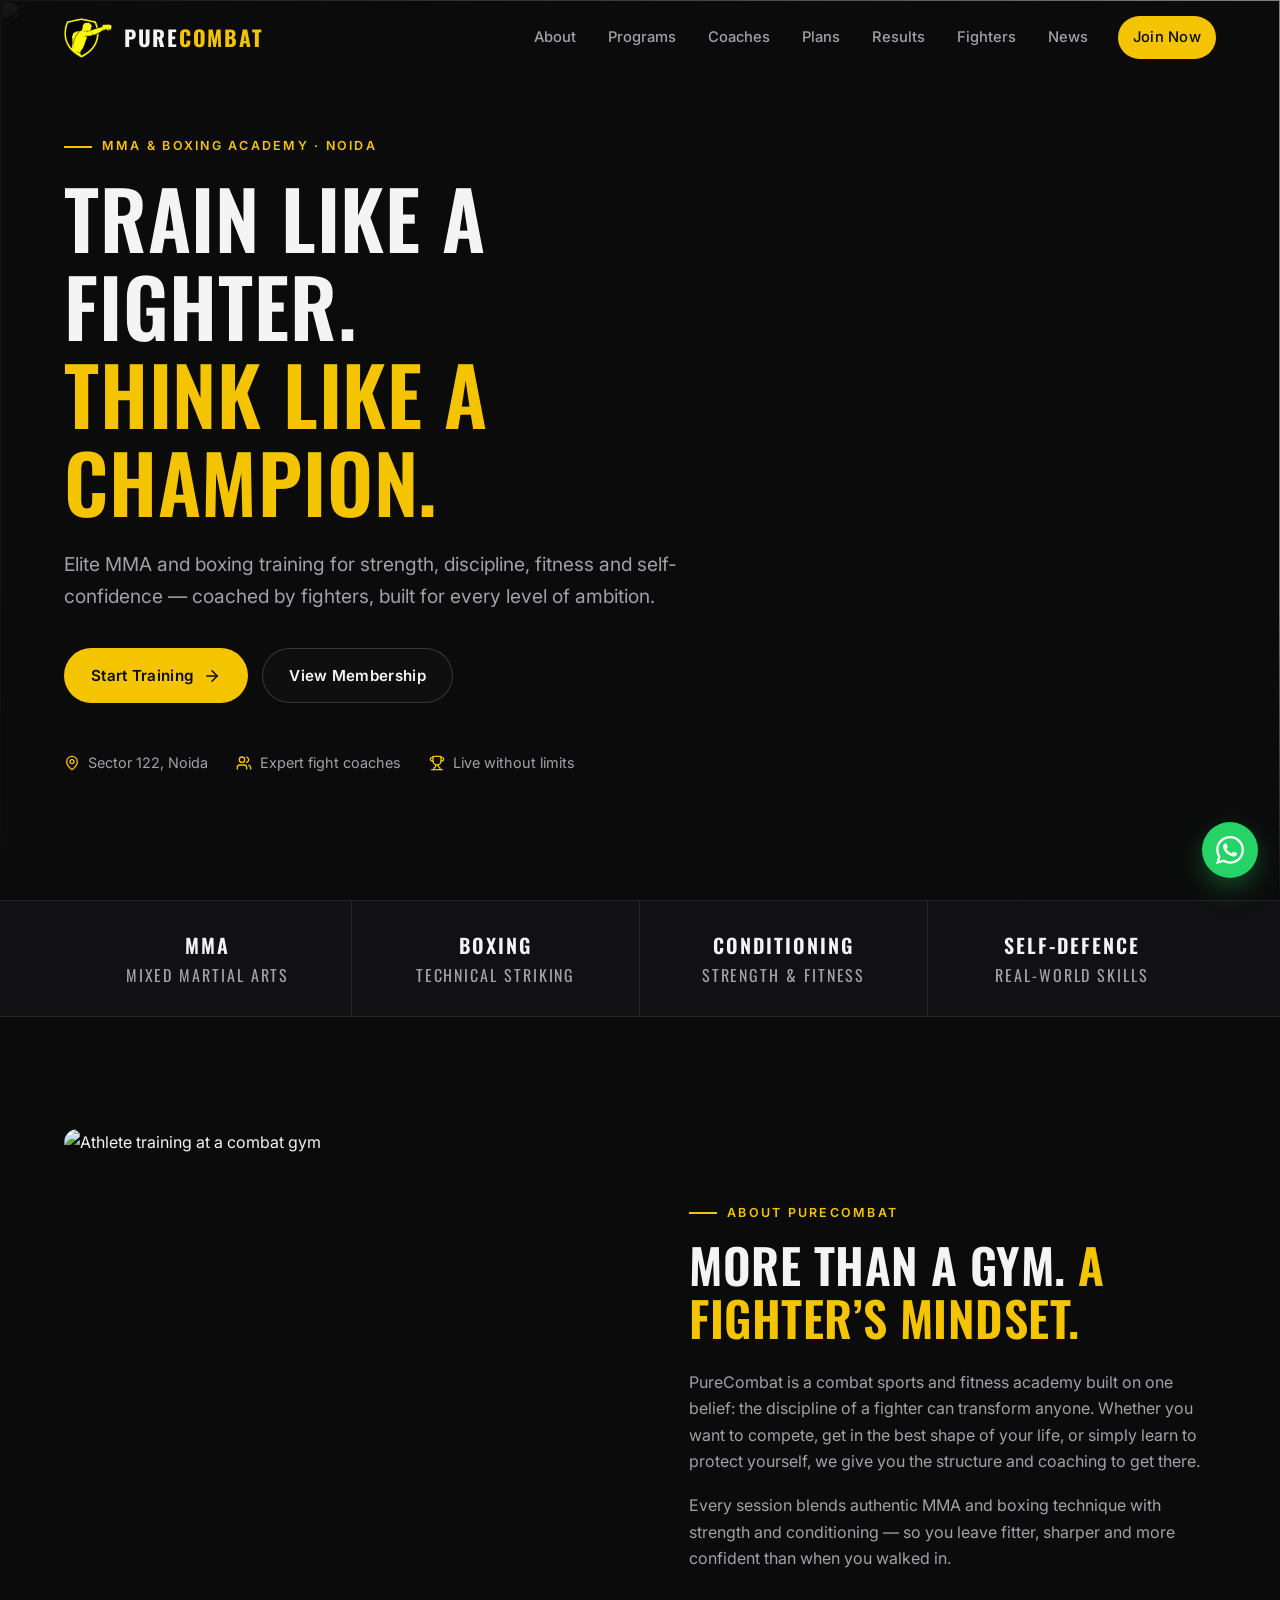
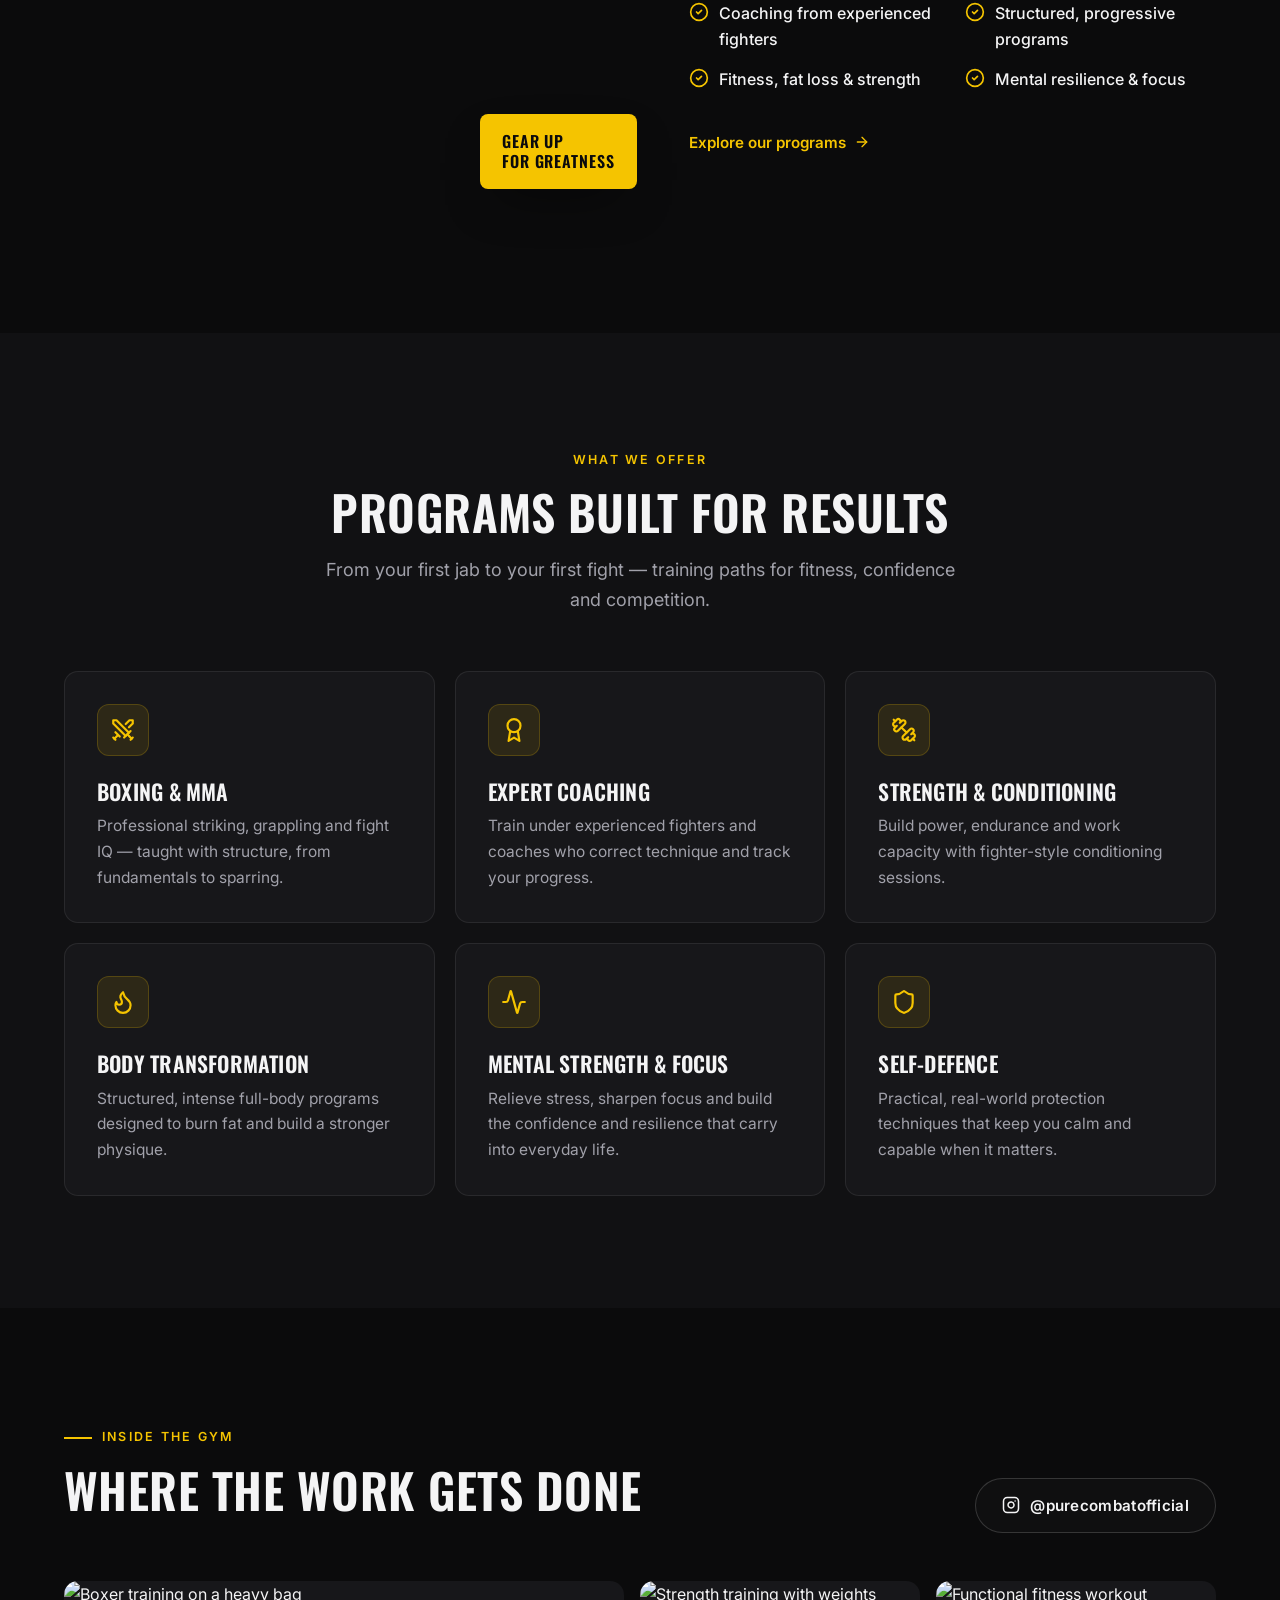
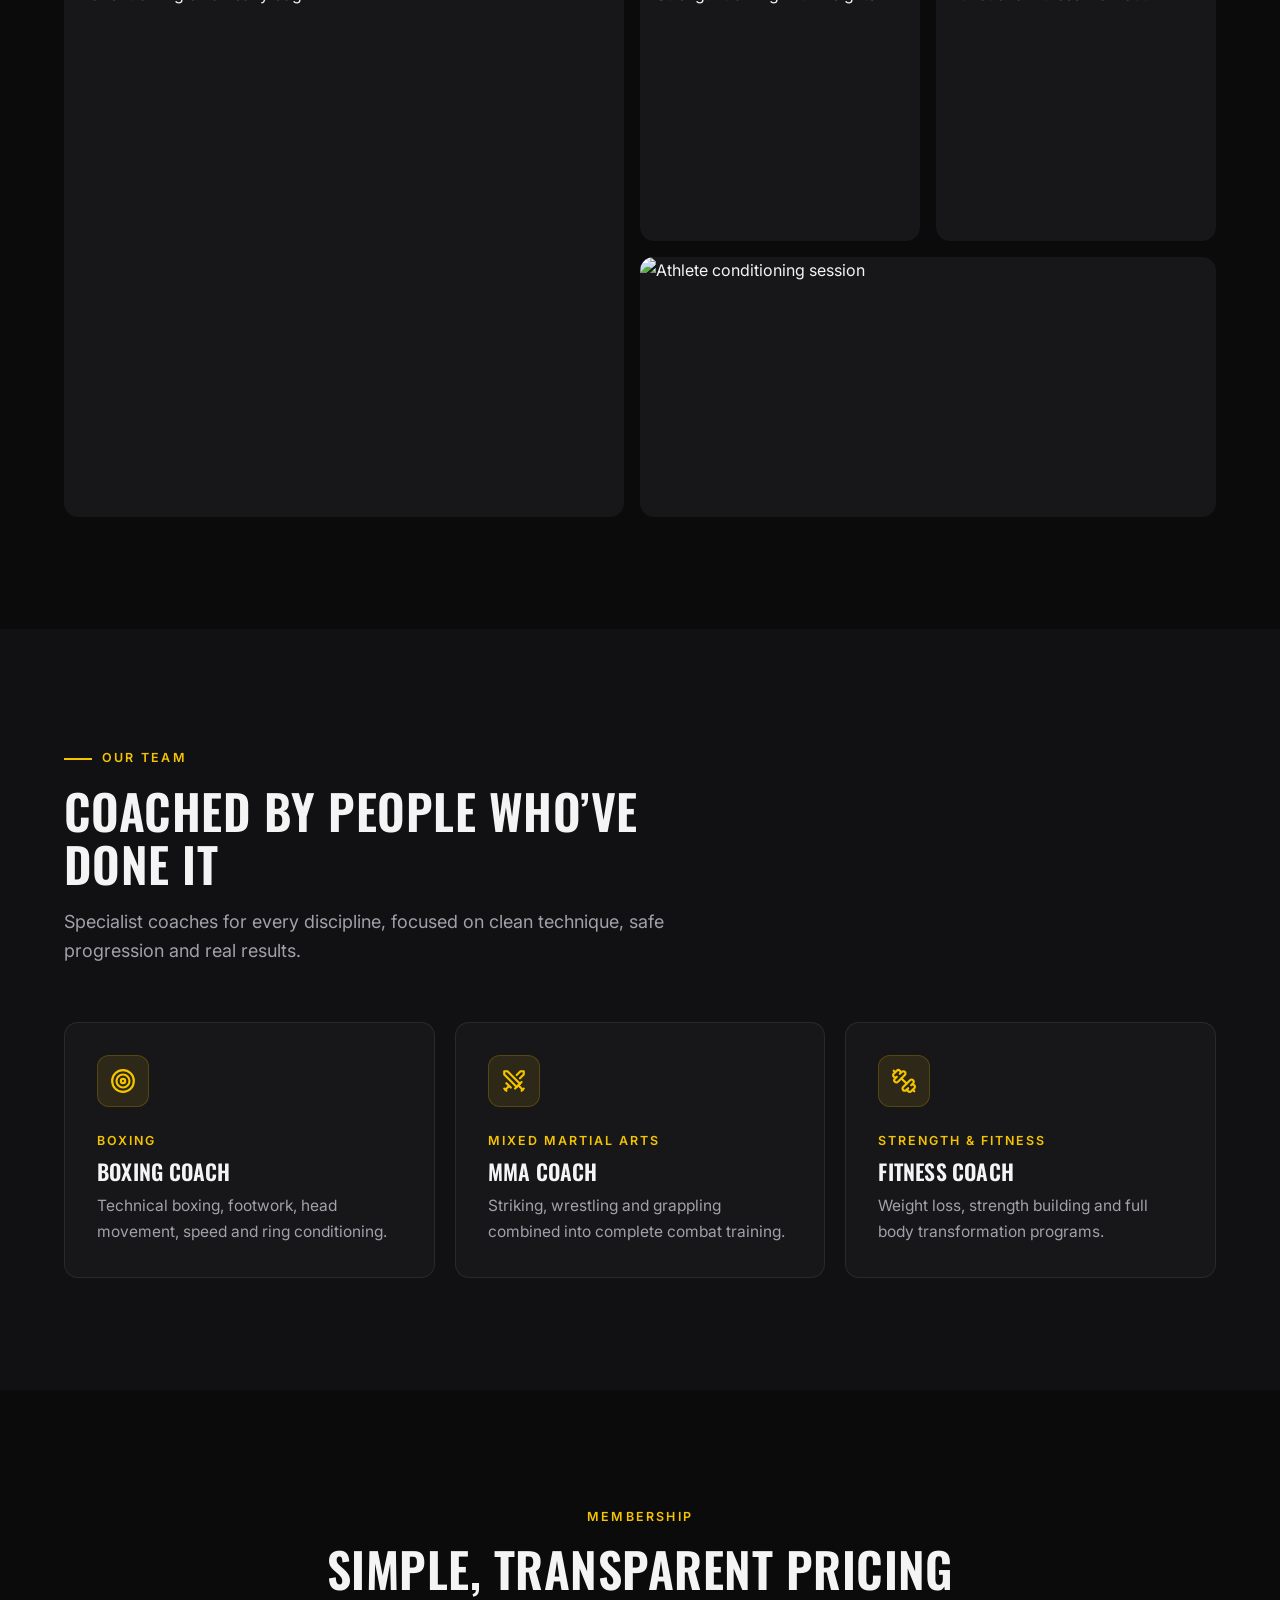
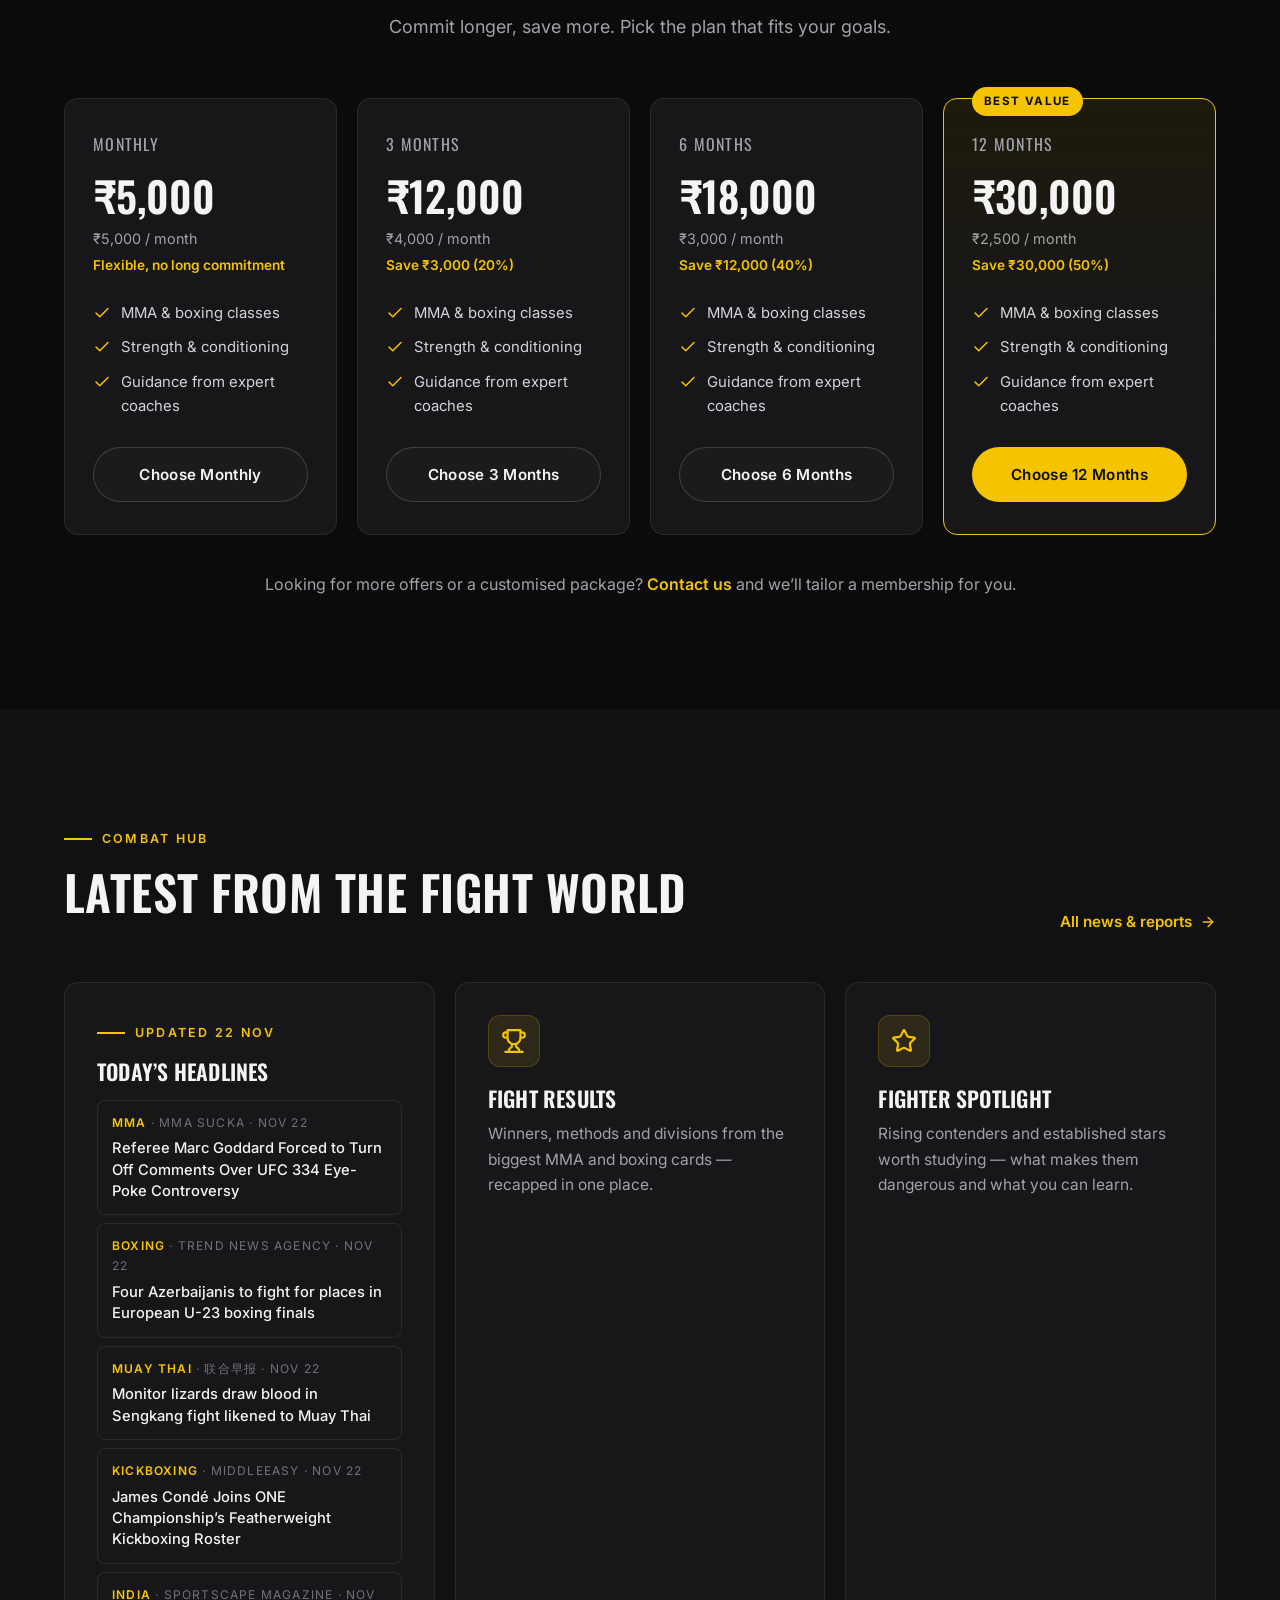
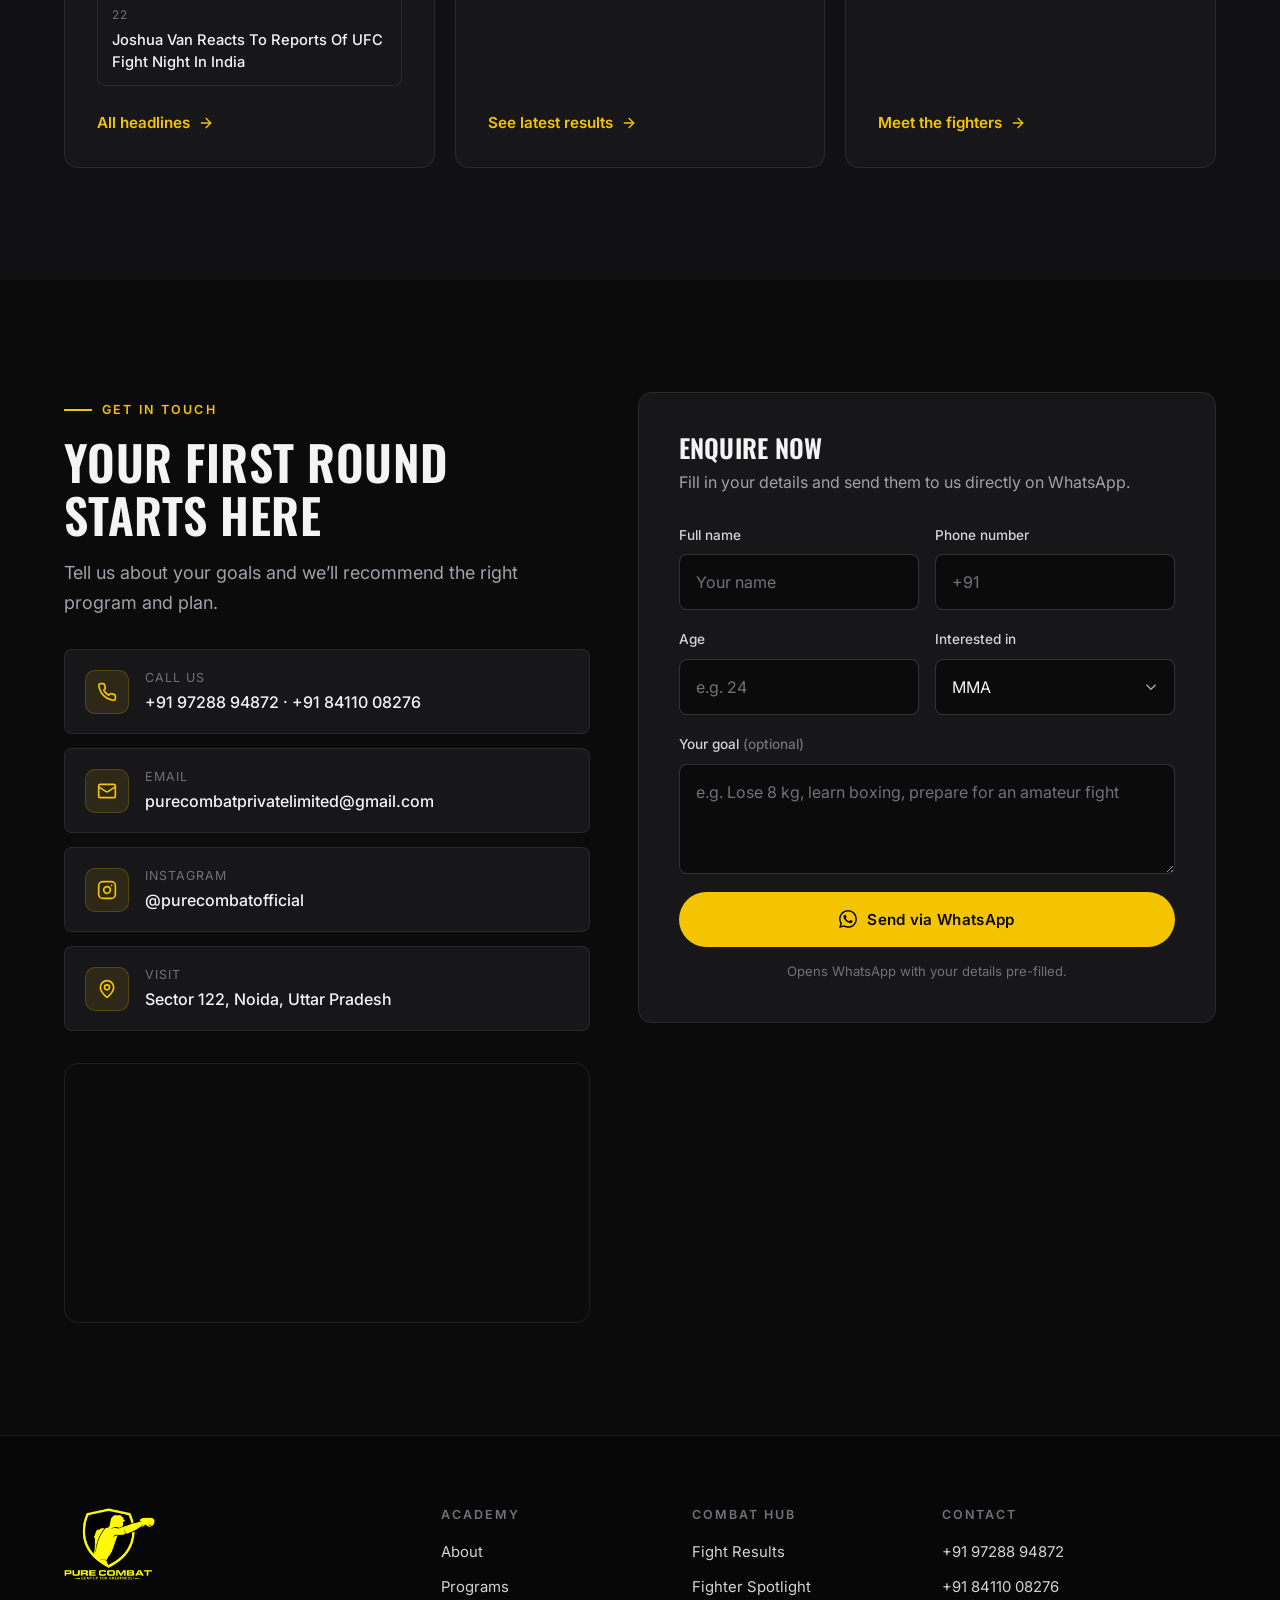
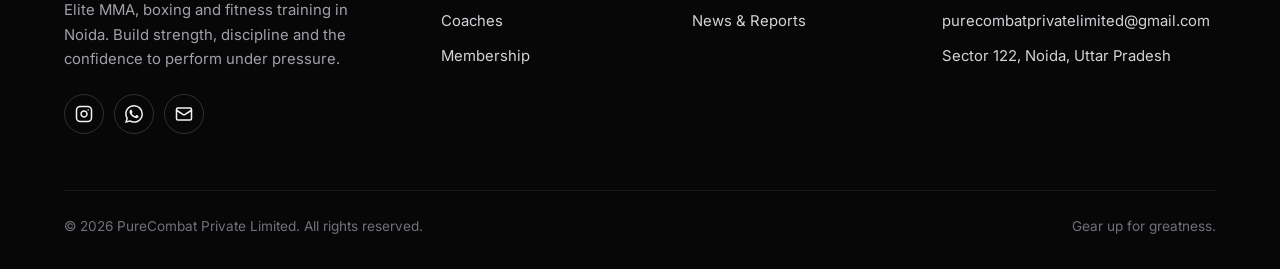
==== commit a76e515c: "Combat Hub update 2026-11-22" ====
--- a/index.html
+++ b/index.html
@@ -263,14 +263,14 @@
         <!-- HUB:LATEST:START -->
         <article class="card feature-card reveal">
           <div>
-            <span class="eyebrow">Updated 21 Nov</span>
+            <span class="eyebrow">Updated 22 Nov</span>
             <h3>Today&rsquo;s headlines</h3>
             <ul class="headline-list mini">
-            <li><a href="https://news.google.com/rss/articles/CBMid0FVX3lxTFAxczRaRm9vWDYzQ3FmdzItT2ZsdmtOUGpSeVJyR2RTYTBwT0ZpOUZnUHN0N1R5X1dwRm50WVpXUTJPWjhHd2xtSWRMd3RhcjJNYUdlTWhTX2VuNnhaN2tjLVE1eU1aZkFNUzNIWXJSMVAtdEpVdlJv?oc=5" target="_blank" rel="noopener nofollow"><small><b>MMA</b> · boxingnews.com · Nov 21</small><span>UFC Releases Giga Chikadze After Four-Fight Skid</span></a></li>
-            <li><a href="https://news.google.com/rss/articles/CBMiU0FVX3lxTE5BdmRUSUY2OGdscWlTemRaaHBlTVZtczJRNWVVSHJuVTBVNm5QSjVLbXBOTEUwbkMwVXh5cWs4ZGhUMUJCbTNaN01rNTFUdlZ3a3NB?oc=5" target="_blank" rel="noopener nofollow"><small><b>Boxing</b> · شبكة تواصل الإخبارية · Nov 21</small><span>Lauren Price Boxing News: 100-90 shutout crowns Wales&#x27; first undisputed champion in the four-belt era</span></a></li>
-            <li><a href="https://news.google.com/rss/articles/[base64]?oc=5" target="_blank" rel="noopener nofollow"><small><b>Muay Thai</b> · myKhel · Nov 21</small><span>ONE Friday Fights 179 Results: Superjeng Scores Knockout as Imangazaliev, Ubaid Hussain Reach Grand Prix Semifinals</span></a></li>
-            <li><a href="https://news.google.com/rss/articles/CBMiZ0FVX3lxTE1HUnc5TmthRl9TY3F0T1NXZmpMY2t0WTJIeXMxX3lReGVfeWZyZkFTUjktSTByVVJORmZrWkNmM2tyVXBaTG5aRDJvYzROYnZkNDJfSkRsa3hGanhReVBSN3dVY0Qtak0?oc=5" target="_blank" rel="noopener nofollow"><small><b>Kickboxing</b> · cwibc.co.id · Nov 21</small><span>Dom Mar Fan Joins City Kickboxing Ahead of UFC Qatar</span></a></li>
-            <li><a href="https://news.google.com/rss/articles/CBMiakFVX3lxTE16NWlxbHhseVJfX2hiQ3BFclJndlVjR0YtU011N3JOeFVVSEx2bHJfcmxnVElHaUlzZFYtakxTVUgxNWdmU1RDckstQTdrVEwwS3lPMXA0aG80WEJBLWdRUkxVOElQZWdaNkE?oc=5" target="_blank" rel="noopener nofollow"><small><b>India</b> · Pacific Fleet (.mil) · Nov 21</small><span>USS Boxer, USNS Wally Schirra conduct vertical replenishment in Indian Ocean</span></a></li>
+            <li><a href="https://news.google.com/rss/articles/[base64]?oc=5" target="_blank" rel="noopener nofollow"><small><b>MMA</b> · MMA Sucka · Nov 22</small><span>Referee Marc Goddard Forced to Turn Off Comments Over UFC 334 Eye-Poke Controversy</span></a></li>
+            <li><a href="https://news.google.com/rss/articles/CBMiV0FVX3lxTFBwc3JUNnNlSENHczZRdFZPbEJBYUdSRFE3a0pYZGRNZG8zSHRtZGdsbFZMbjV4MFdsOU5aZFR1Z1lvMllGemlObWEwam93aUFDTEEwR3lMTQ?oc=5" target="_blank" rel="noopener nofollow"><small><b>Boxing</b> · Trend News Agency · Nov 22</small><span>Four Azerbaijanis to fight for places in European U-23 boxing finals</span></a></li>
+            <li><a href="https://news.google.com/rss/articles/[base64]?oc=5" target="_blank" rel="noopener nofollow"><small><b>Muay Thai</b> · 联合早报 · Nov 22</small><span>Monitor lizards draw blood in Sengkang fight likened to Muay Thai</span></a></li>
+            <li><a href="https://news.google.com/rss/articles/[base64]?oc=5" target="_blank" rel="noopener nofollow"><small><b>Kickboxing</b> · MiddleEasy · Nov 22</small><span>James Condé Joins ONE Championship’s Featherweight Kickboxing Roster</span></a></li>
+            <li><a href="https://news.google.com/rss/articles/[base64]?oc=5" target="_blank" rel="noopener nofollow"><small><b>India</b> · Sportscape Magazine · Nov 22</small><span>Joshua Van Reacts To Reports Of UFC Fight Night In India</span></a></li>
             </ul>
           </div>
           <a href="blogs.html" class="link-arrow">All headlines <svg viewBox="0 0 24 24" fill="none" stroke="currentColor" stroke-width="2" stroke-linecap="round" stroke-linejoin="round" aria-hidden="true"><path d="M5 12h14"/><path d="m12 5 7 7-7 7"/></svg></a>
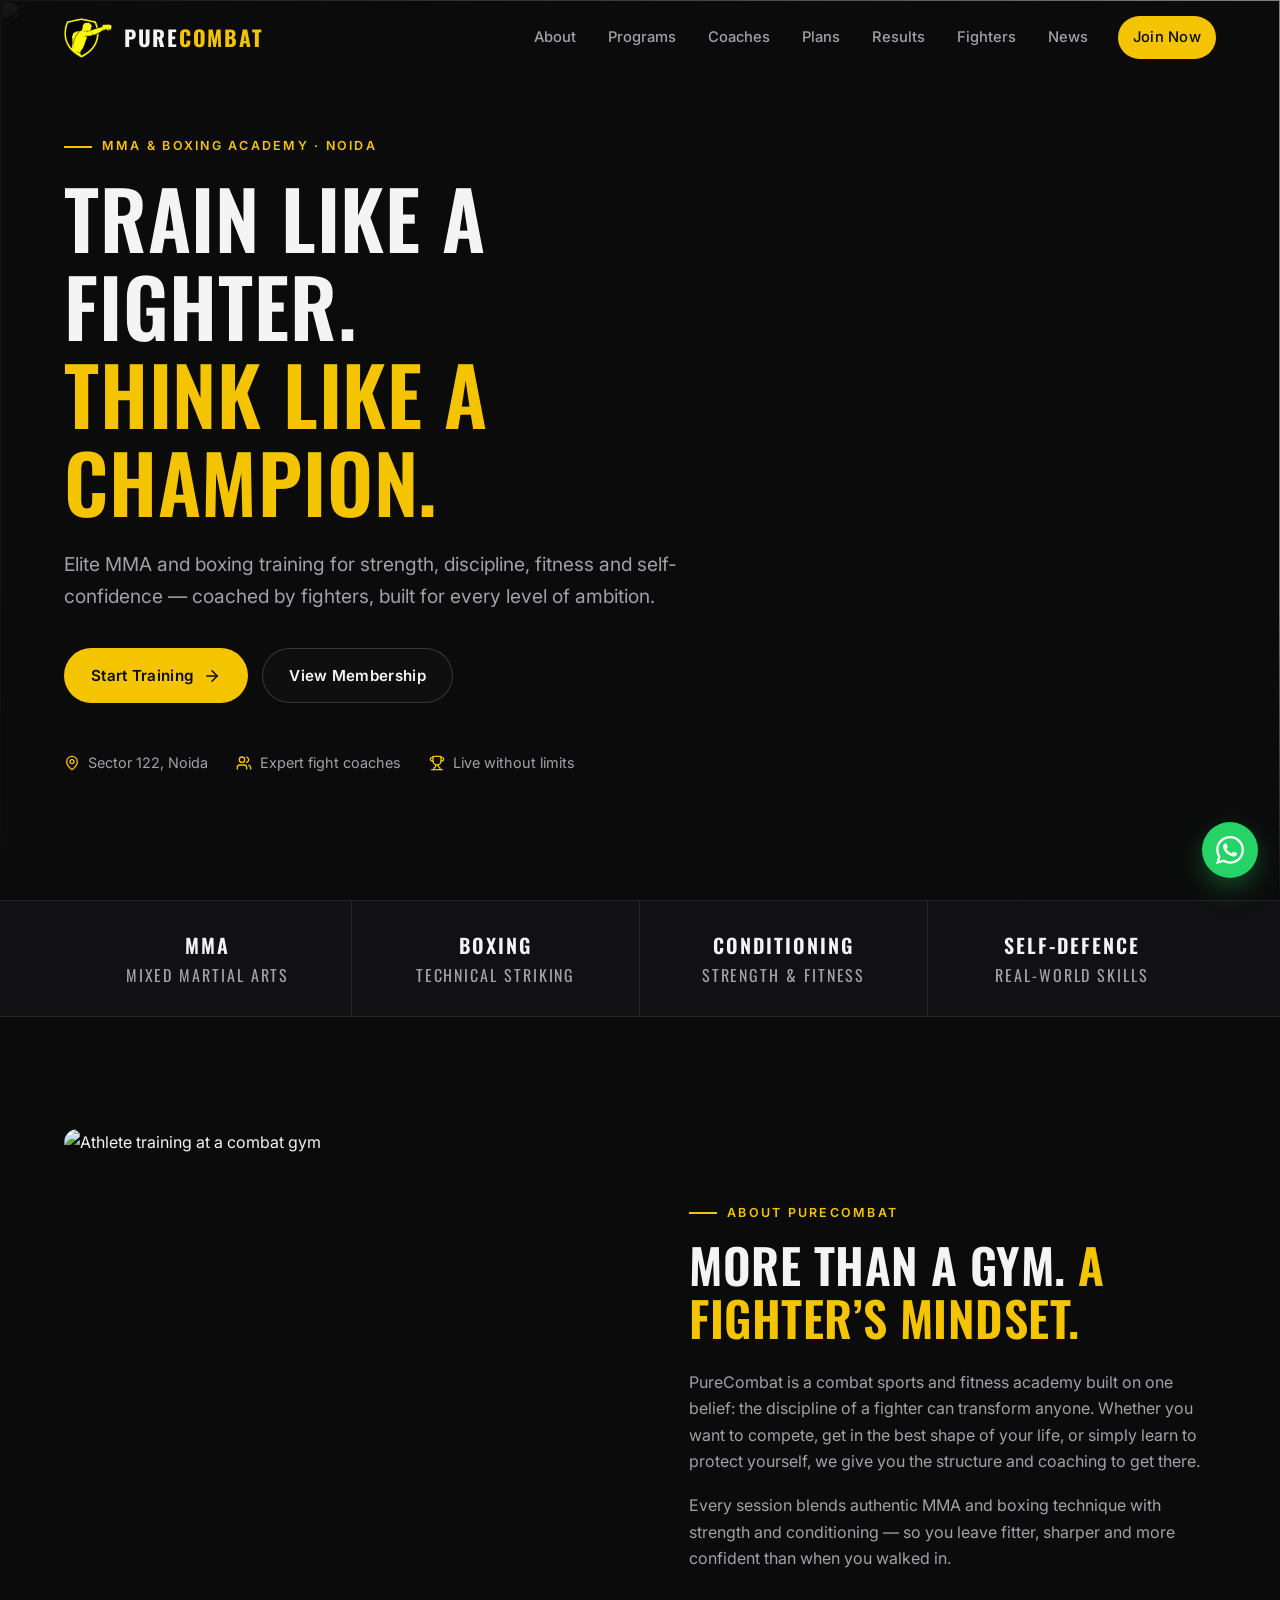
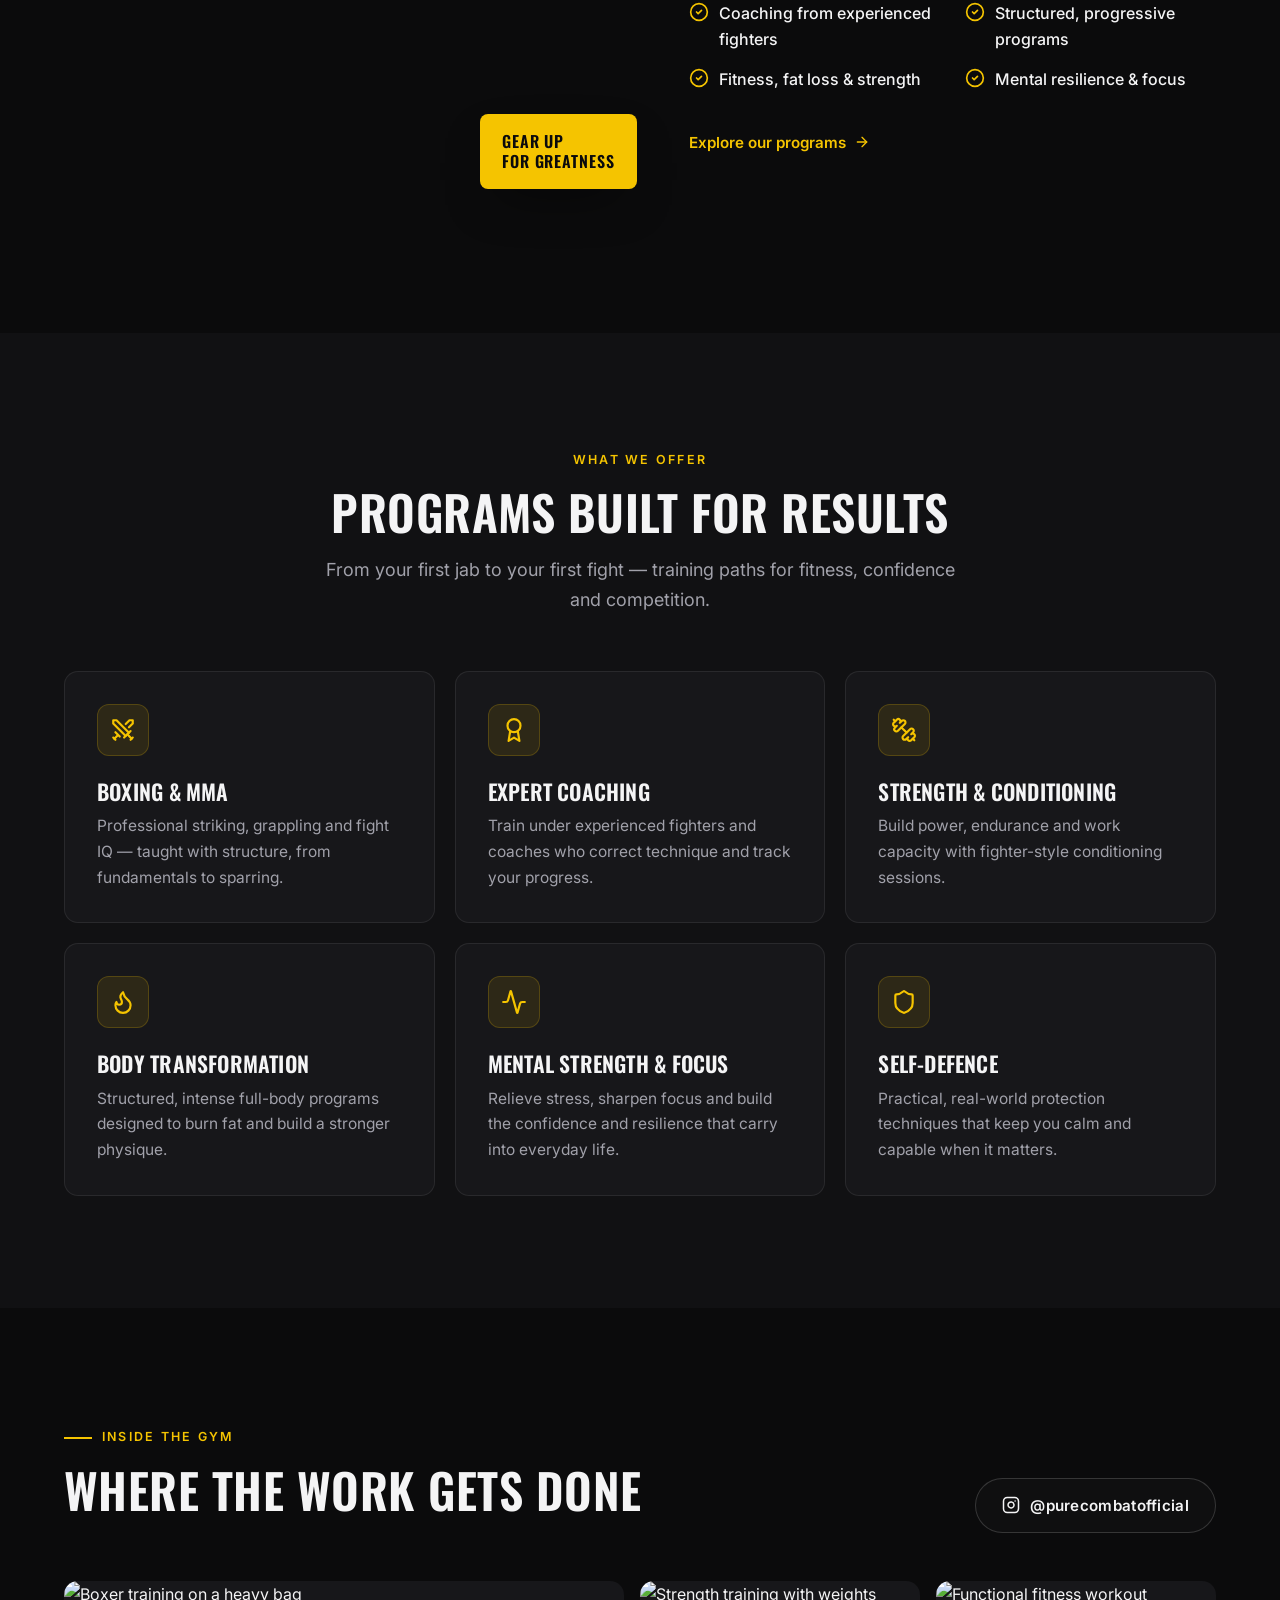
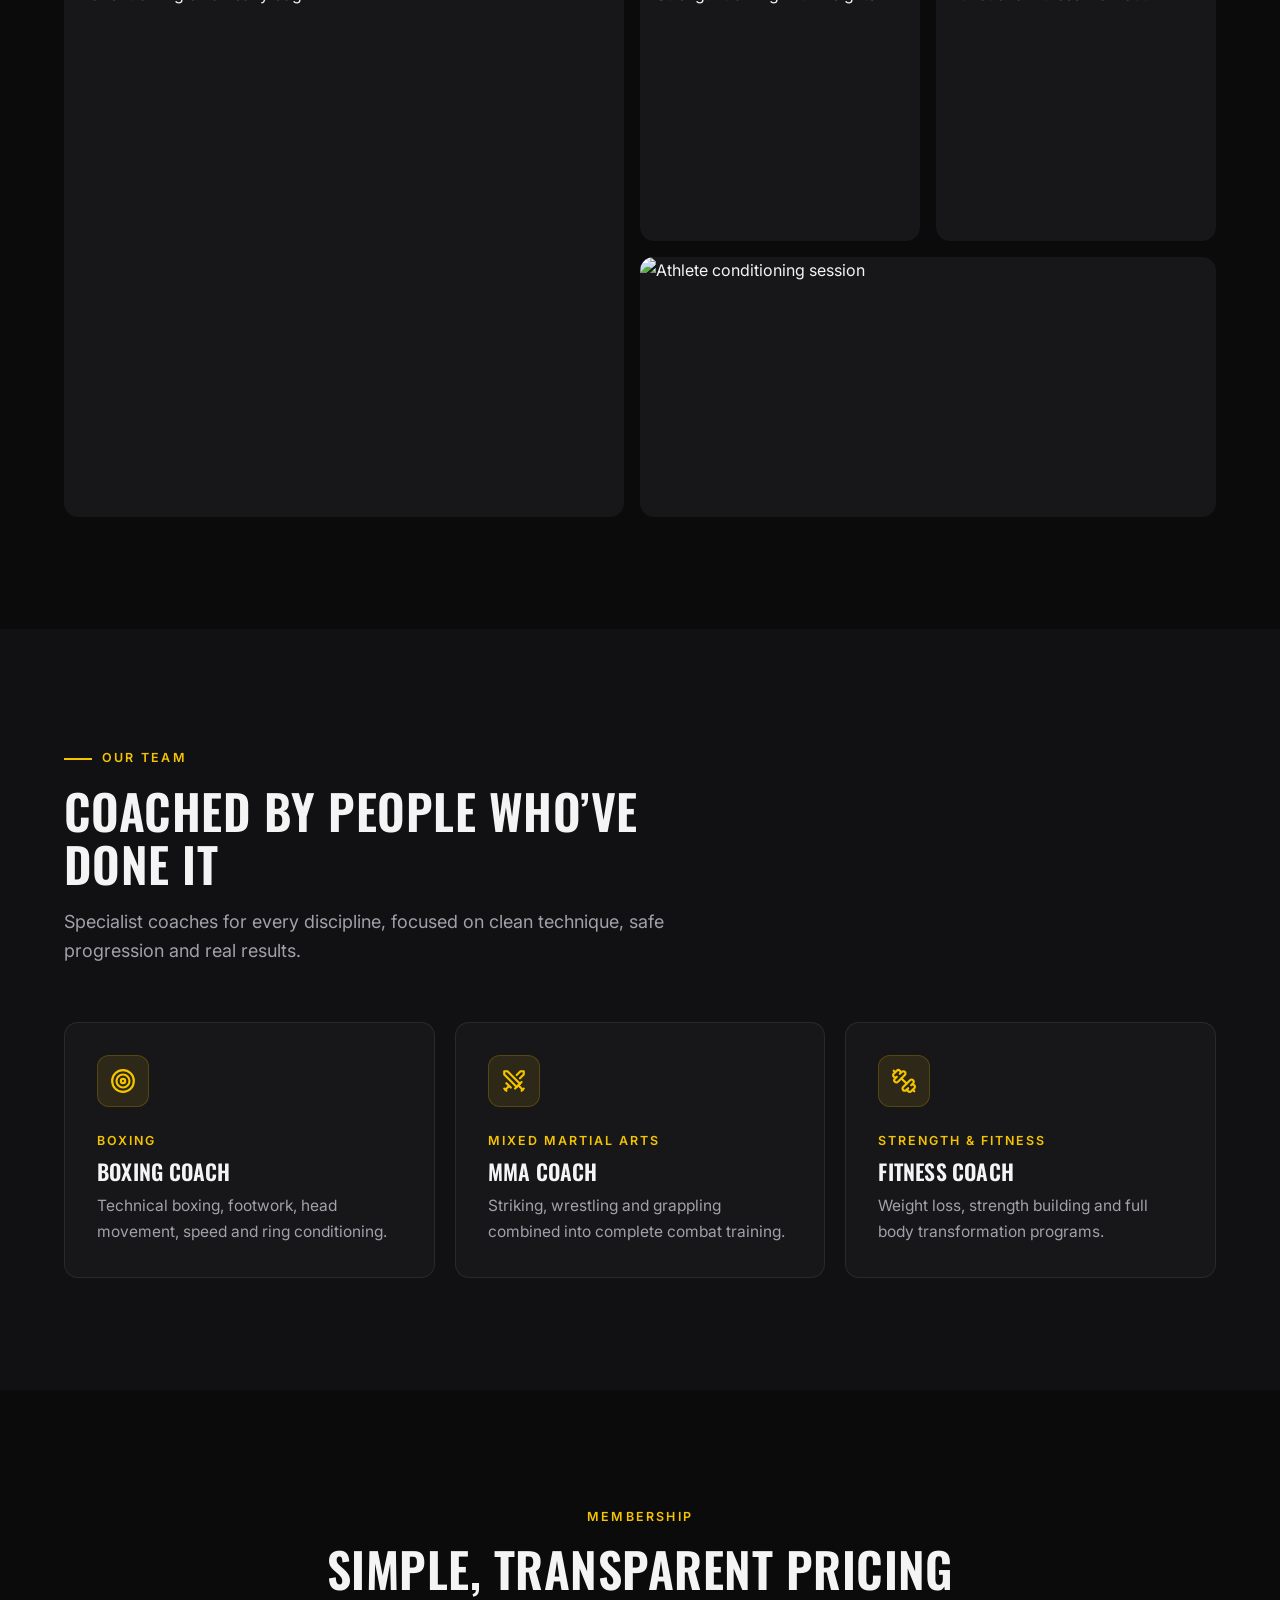
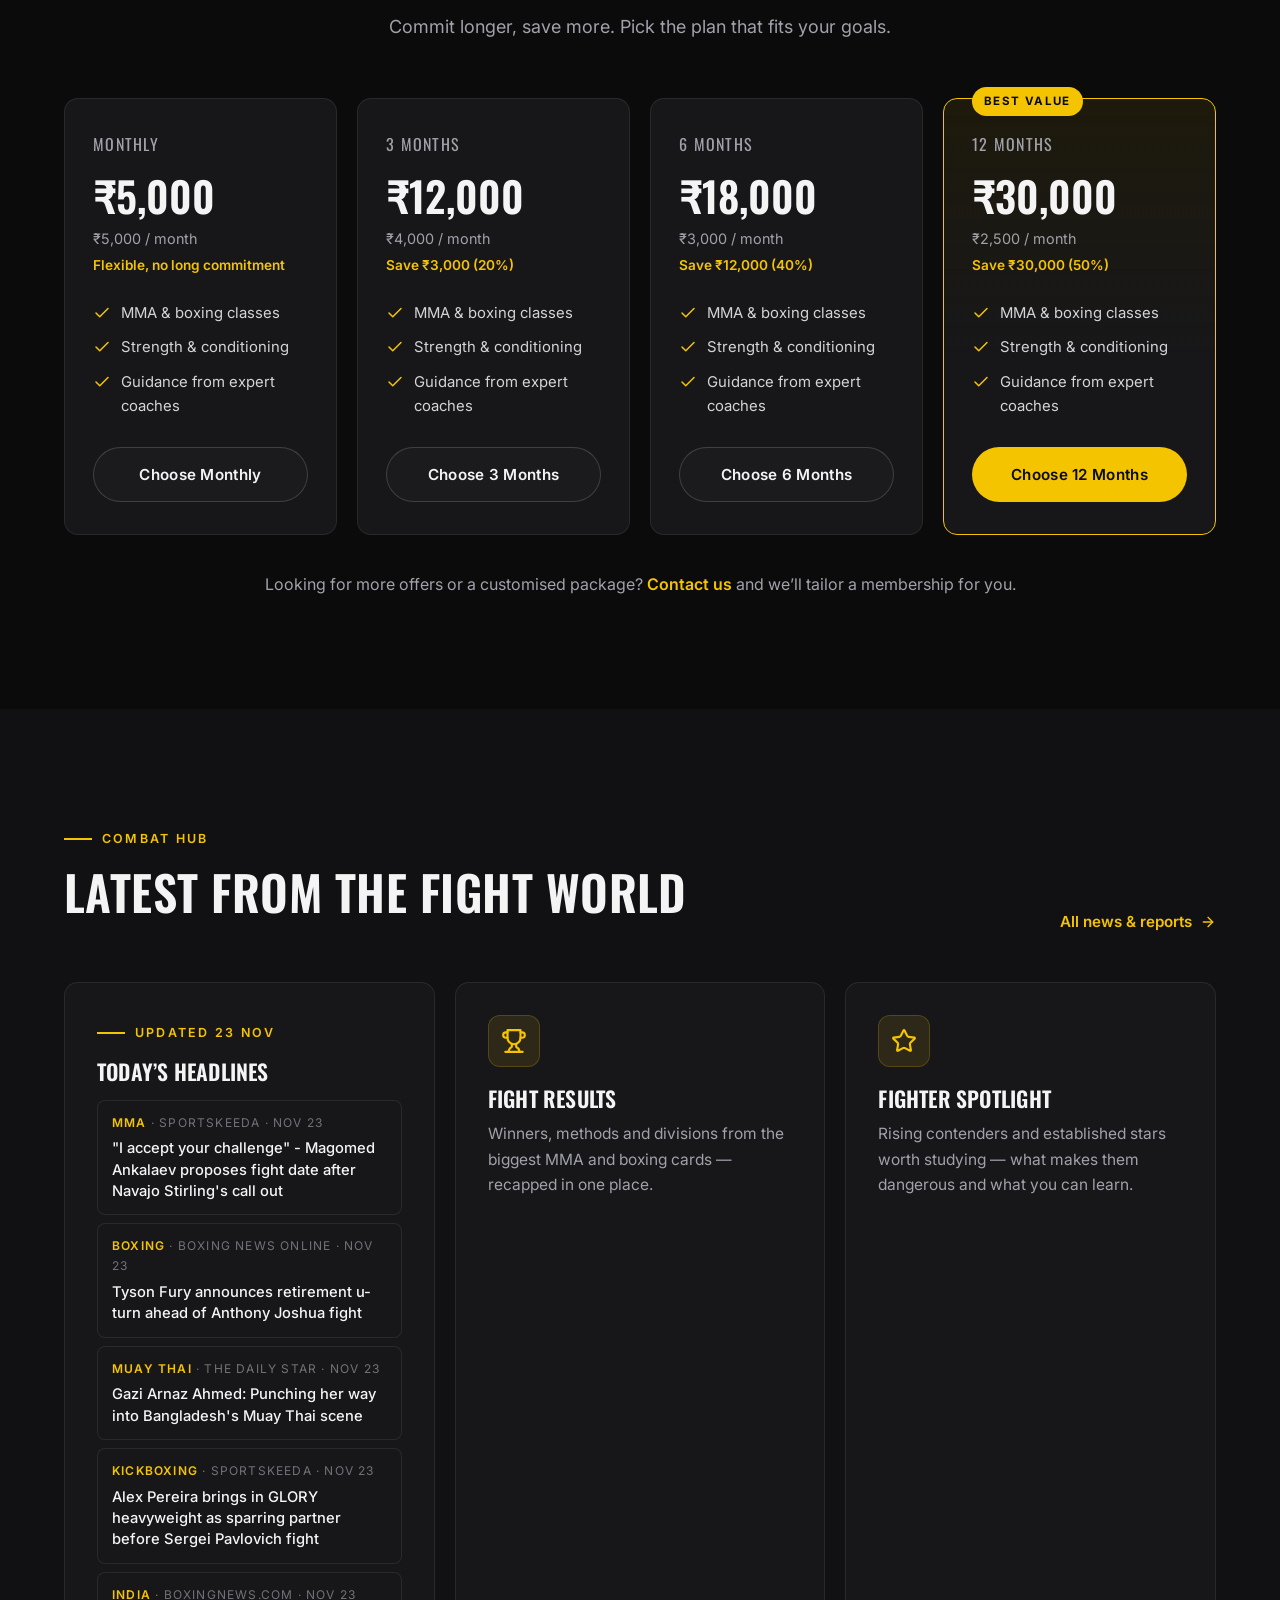
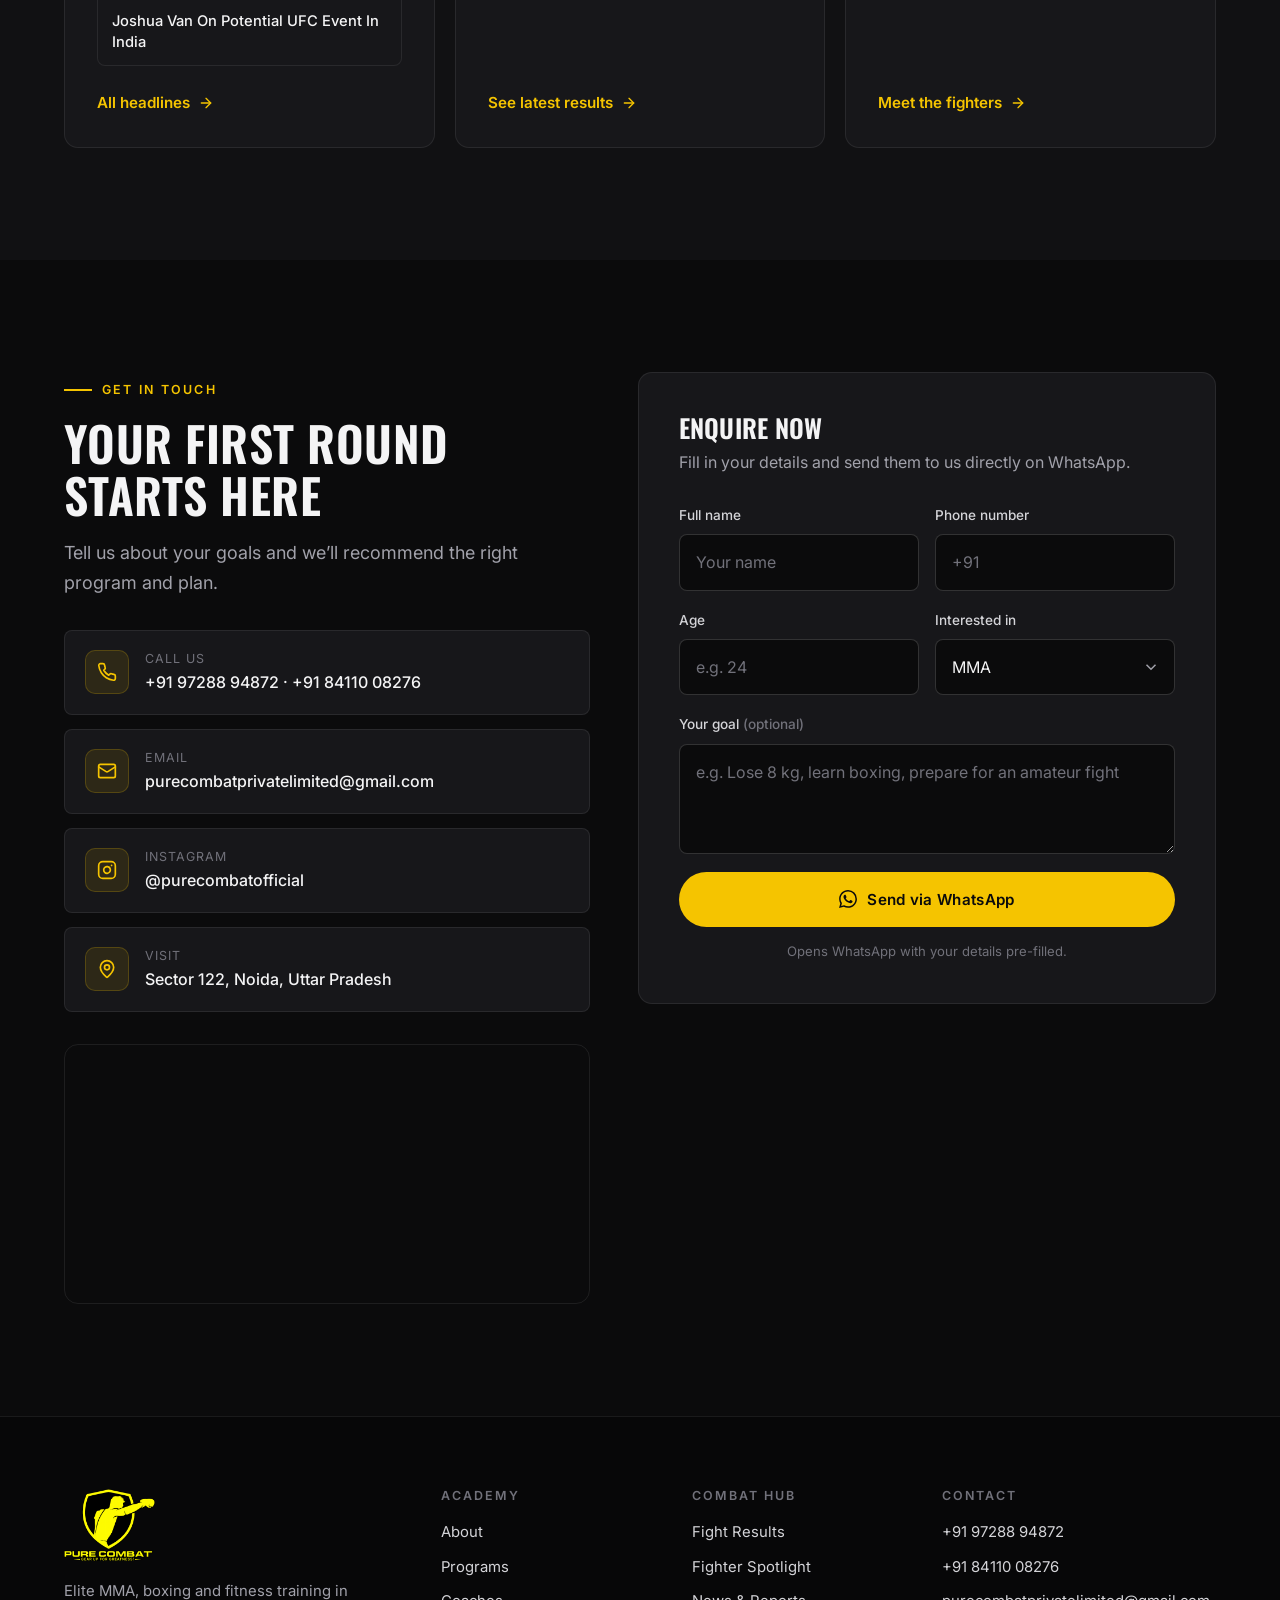
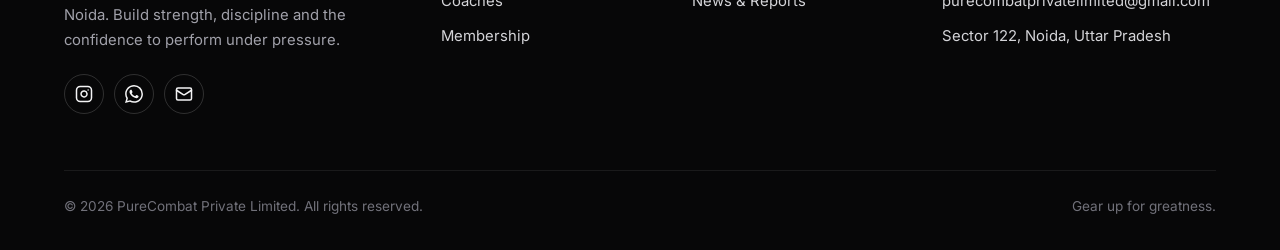
==== commit 503382a1: "Combat Hub update 2026-11-23" ====
--- a/index.html
+++ b/index.html
@@ -263,14 +263,14 @@
         <!-- HUB:LATEST:START -->
         <article class="card feature-card reveal">
           <div>
-            <span class="eyebrow">Updated 22 Nov</span>
+            <span class="eyebrow">Updated 23 Nov</span>
             <h3>Today&rsquo;s headlines</h3>
             <ul class="headline-list mini">
-            <li><a href="https://news.google.com/rss/articles/[base64]?oc=5" target="_blank" rel="noopener nofollow"><small><b>MMA</b> · MMA Sucka · Nov 22</small><span>Referee Marc Goddard Forced to Turn Off Comments Over UFC 334 Eye-Poke Controversy</span></a></li>
-            <li><a href="https://news.google.com/rss/articles/CBMiV0FVX3lxTFBwc3JUNnNlSENHczZRdFZPbEJBYUdSRFE3a0pYZGRNZG8zSHRtZGdsbFZMbjV4MFdsOU5aZFR1Z1lvMllGemlObWEwam93aUFDTEEwR3lMTQ?oc=5" target="_blank" rel="noopener nofollow"><small><b>Boxing</b> · Trend News Agency · Nov 22</small><span>Four Azerbaijanis to fight for places in European U-23 boxing finals</span></a></li>
-            <li><a href="https://news.google.com/rss/articles/[base64]?oc=5" target="_blank" rel="noopener nofollow"><small><b>Muay Thai</b> · 联合早报 · Nov 22</small><span>Monitor lizards draw blood in Sengkang fight likened to Muay Thai</span></a></li>
-            <li><a href="https://news.google.com/rss/articles/[base64]?oc=5" target="_blank" rel="noopener nofollow"><small><b>Kickboxing</b> · MiddleEasy · Nov 22</small><span>James Condé Joins ONE Championship’s Featherweight Kickboxing Roster</span></a></li>
-            <li><a href="https://news.google.com/rss/articles/[base64]?oc=5" target="_blank" rel="noopener nofollow"><small><b>India</b> · Sportscape Magazine · Nov 22</small><span>Joshua Van Reacts To Reports Of UFC Fight Night In India</span></a></li>
+            <li><a href="https://news.google.com/rss/articles/[base64]?oc=5" target="_blank" rel="noopener nofollow"><small><b>MMA</b> · Sportskeeda · Nov 23</small><span>&quot;I accept your challenge&quot; - Magomed Ankalaev proposes fight date after Navajo Stirling&#x27;s call out</span></a></li>
+            <li><a href="https://news.google.com/rss/articles/CBMicEFVX3lxTE5ac2E4WFg3NlJkanIyZjItQ01oZHh0TExkdzd5RlFlVHBPQXM4NWpySEFTSmdfTVl3UVhzdzU1OFBhOHhRT0RSSXJpYUFaMUJMQzQxOVRRWC15OXFrQ1BxbU9BTl9VOU9Id0s0YzAzeW4?oc=5" target="_blank" rel="noopener nofollow"><small><b>Boxing</b> · Boxing News Online · Nov 23</small><span>Tyson Fury announces retirement u-turn ahead of Anthony Joshua fight</span></a></li>
+            <li><a href="https://news.google.com/rss/articles/[base64]?oc=5" target="_blank" rel="noopener nofollow"><small><b>Muay Thai</b> · The Daily Star · Nov 23</small><span>Gazi Arnaz Ahmed: Punching her way into Bangladesh&#x27;s Muay Thai scene</span></a></li>
+            <li><a href="https://news.google.com/rss/articles/[base64]?oc=5" target="_blank" rel="noopener nofollow"><small><b>Kickboxing</b> · Sportskeeda · Nov 23</small><span>Alex Pereira brings in GLORY heavyweight as sparring partner before Sergei Pavlovich fight</span></a></li>
+            <li><a href="https://news.google.com/rss/articles/CBMiZkFVX3lxTE0tNG1jdXNnWFczYWt2WExhLUsxQ3p3b0RrWWNQQVJnT3lYSW9DY3pqLU81TzJ2aGNkWVp1anF2VWlSWFAyM2pob2xBejk3b3RCaUtHSEIwNUxhaE9SNkVKcXd6Q1FPQQ?oc=5" target="_blank" rel="noopener nofollow"><small><b>India</b> · boxingnews.com · Nov 23</small><span>Joshua Van On Potential UFC Event In India</span></a></li>
             </ul>
           </div>
           <a href="blogs.html" class="link-arrow">All headlines <svg viewBox="0 0 24 24" fill="none" stroke="currentColor" stroke-width="2" stroke-linecap="round" stroke-linejoin="round" aria-hidden="true"><path d="M5 12h14"/><path d="m12 5 7 7-7 7"/></svg></a>
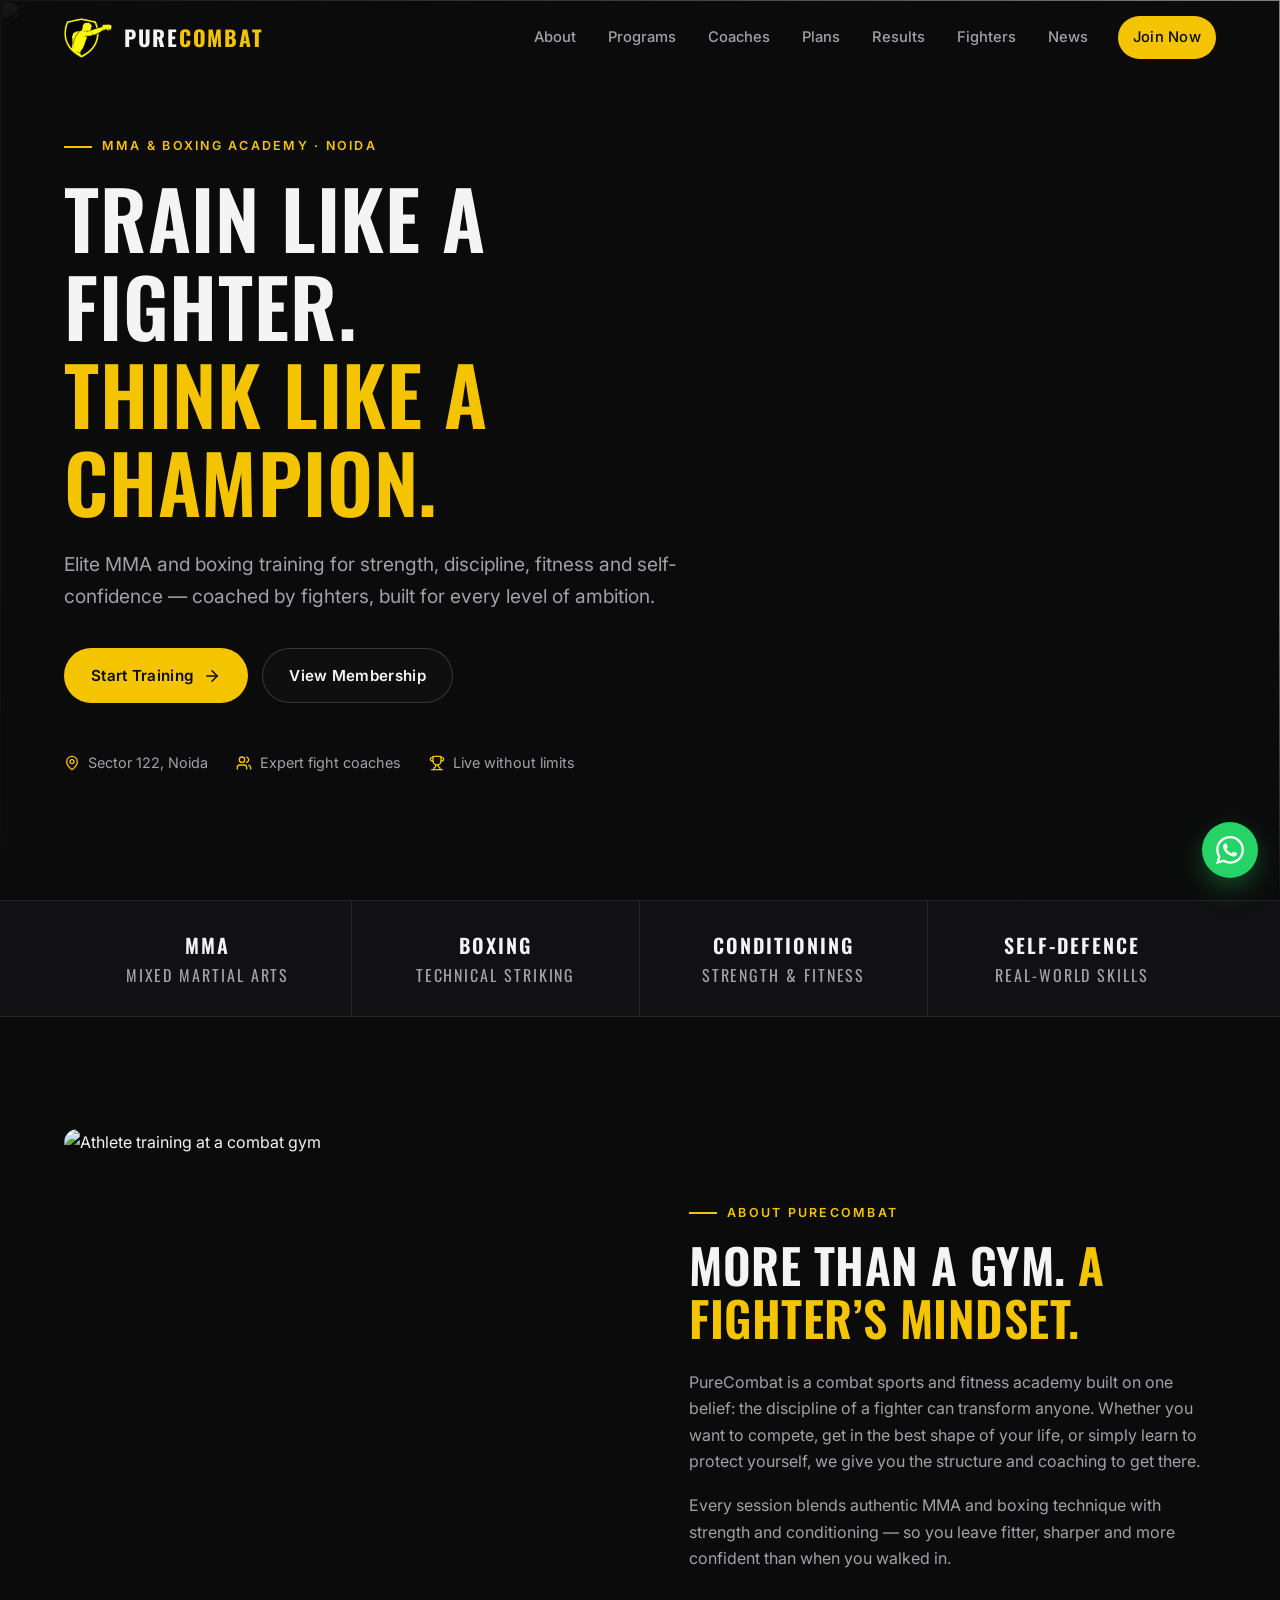
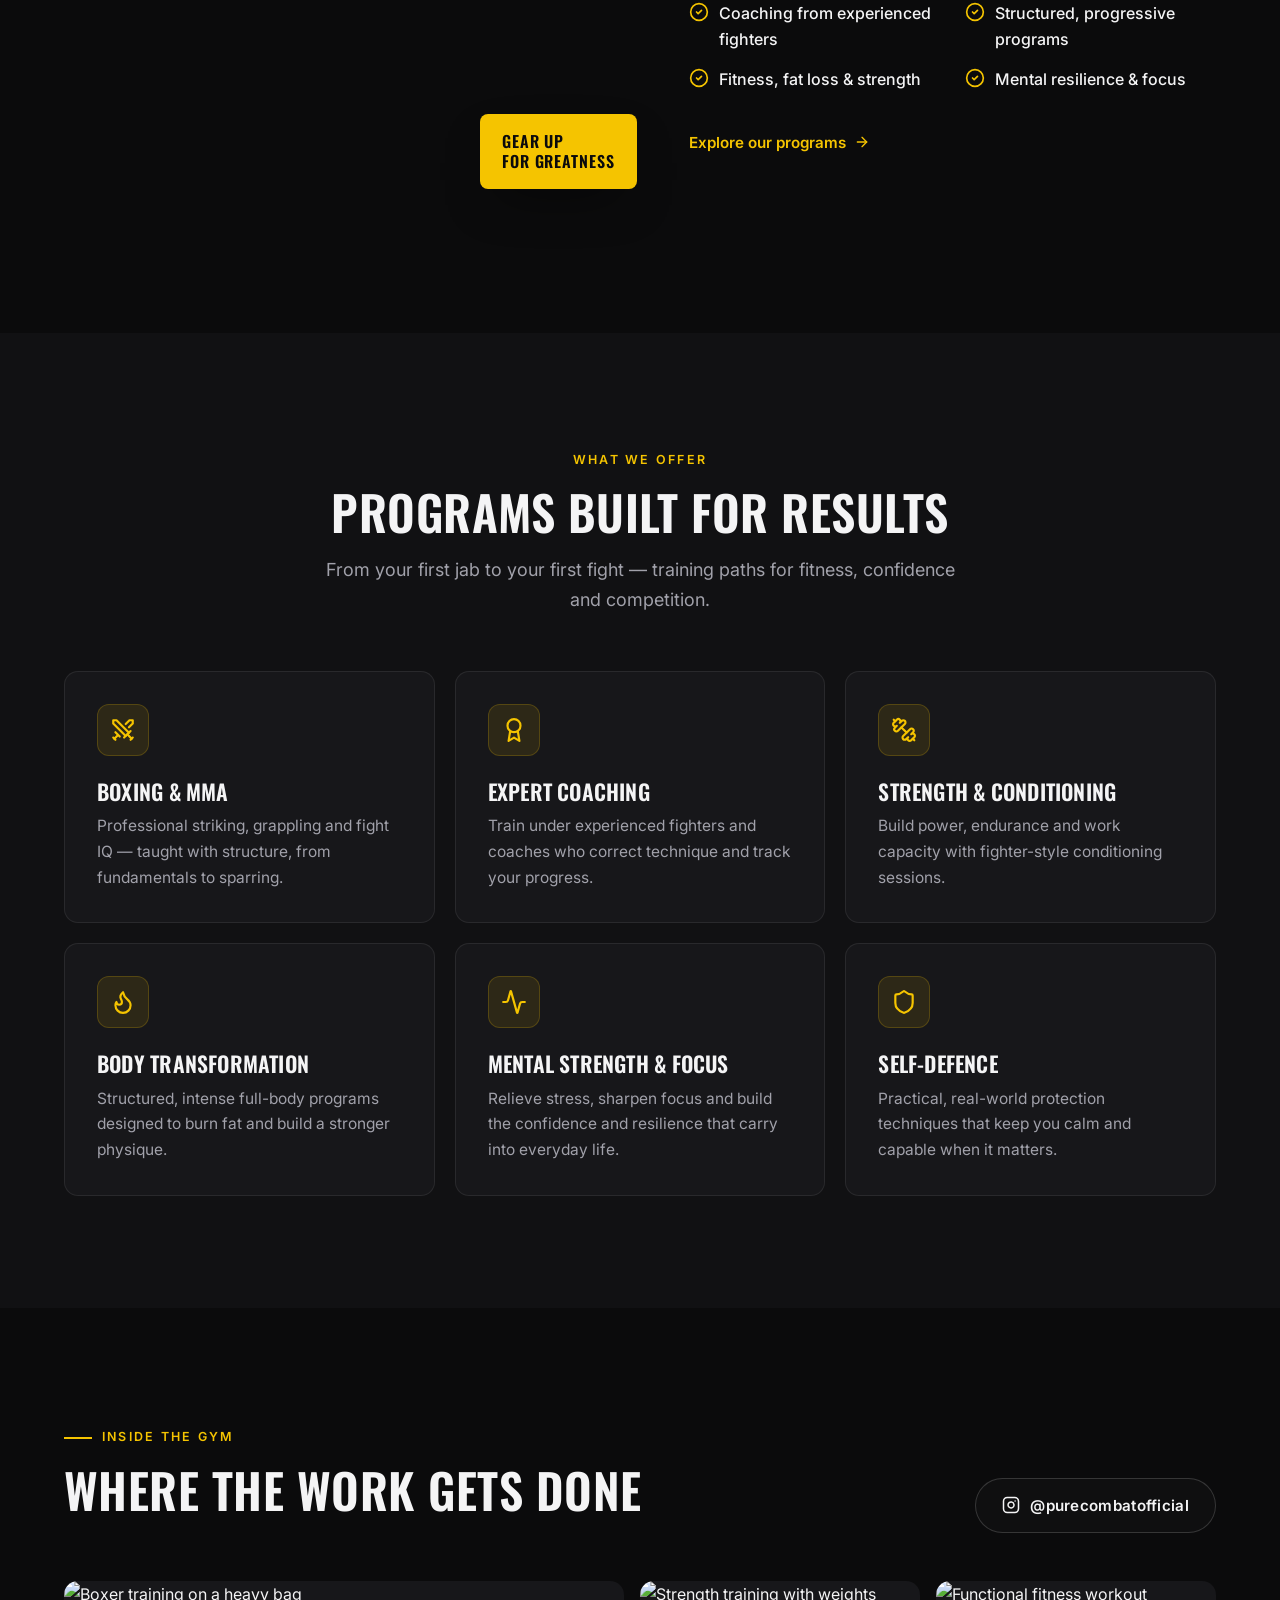
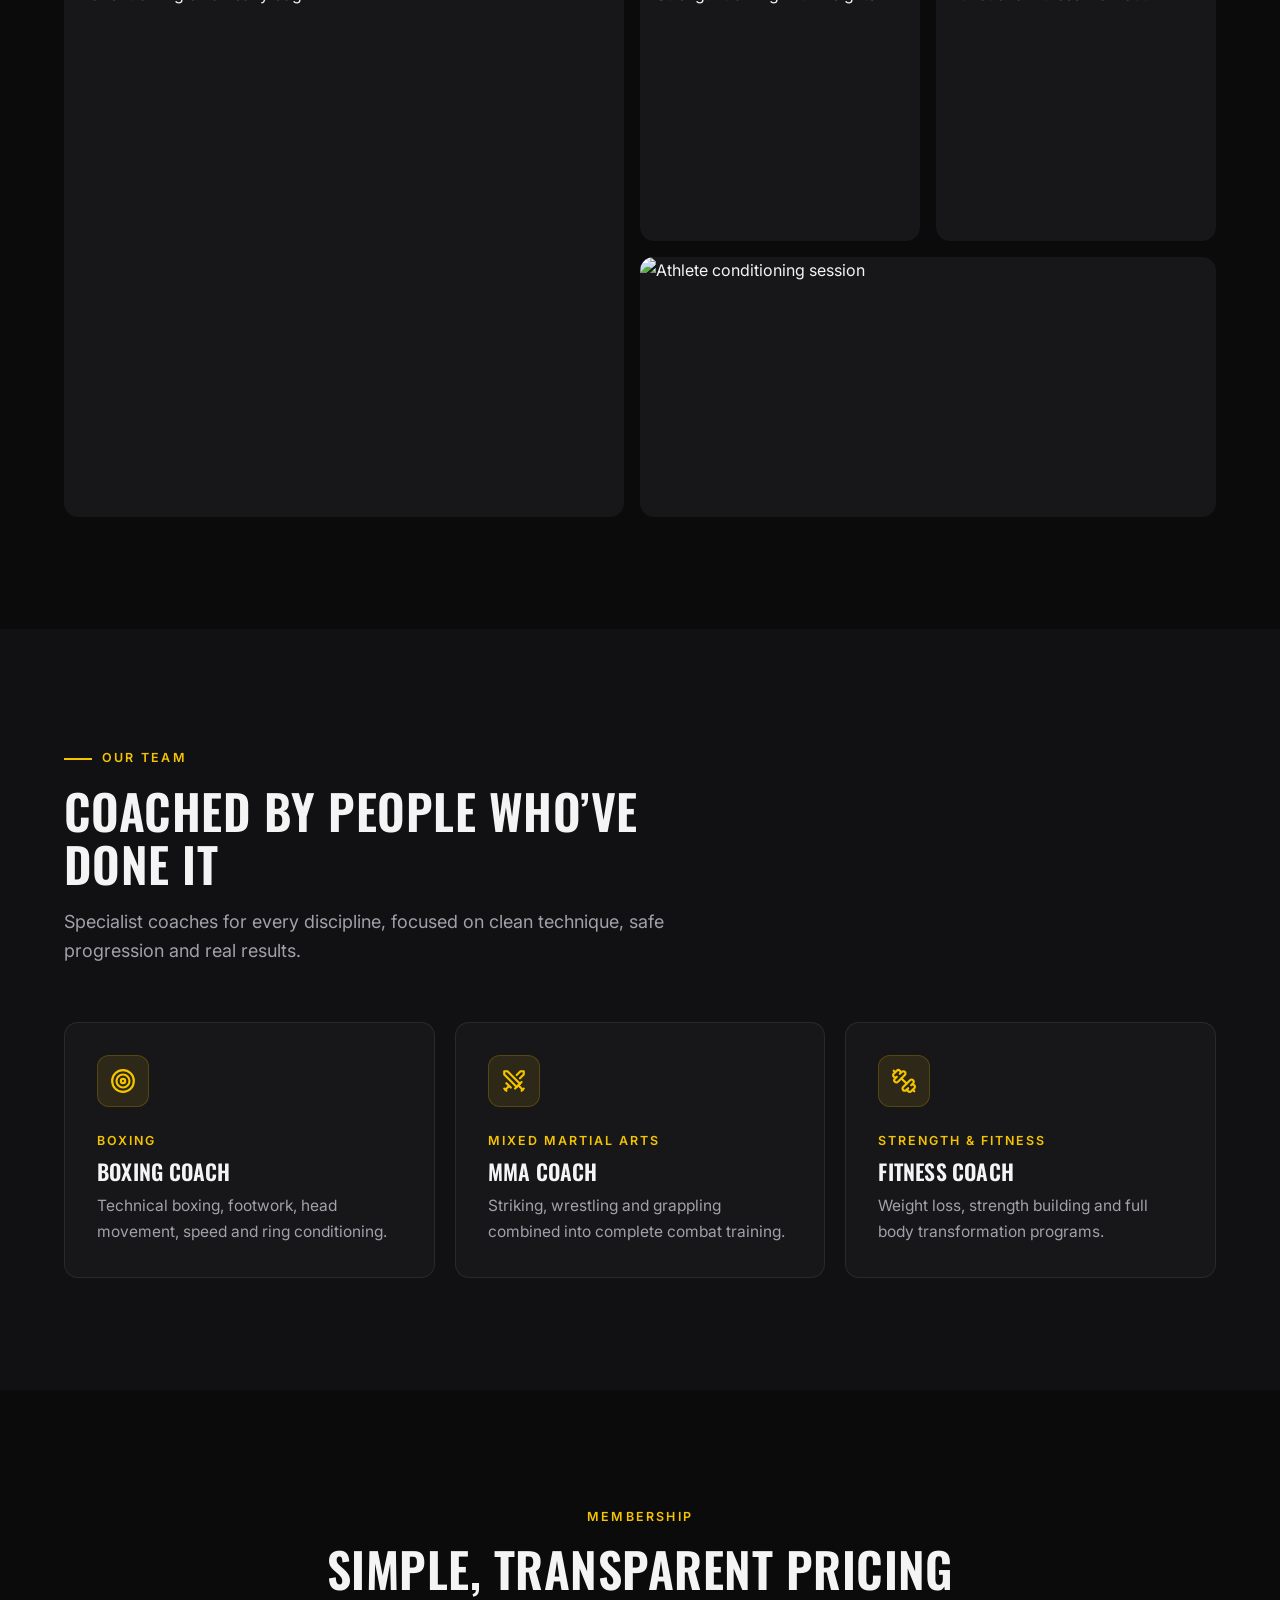
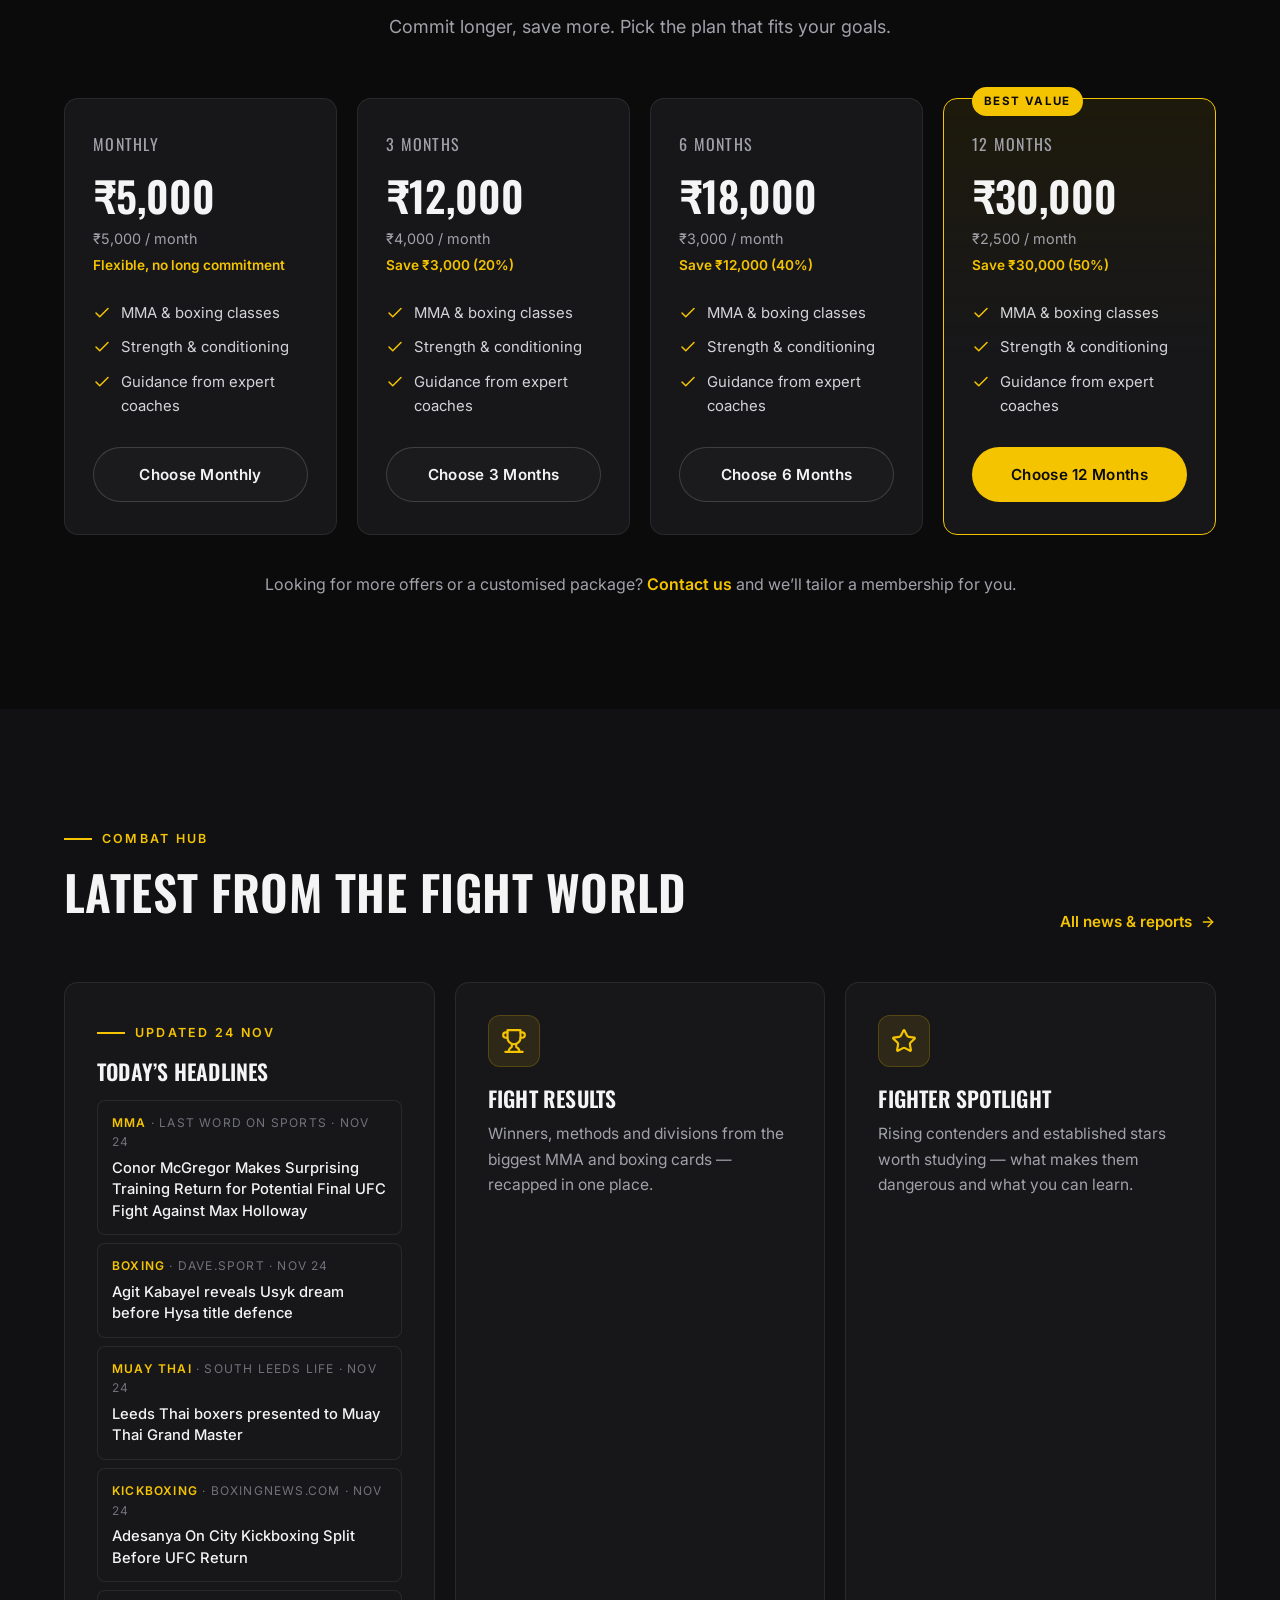
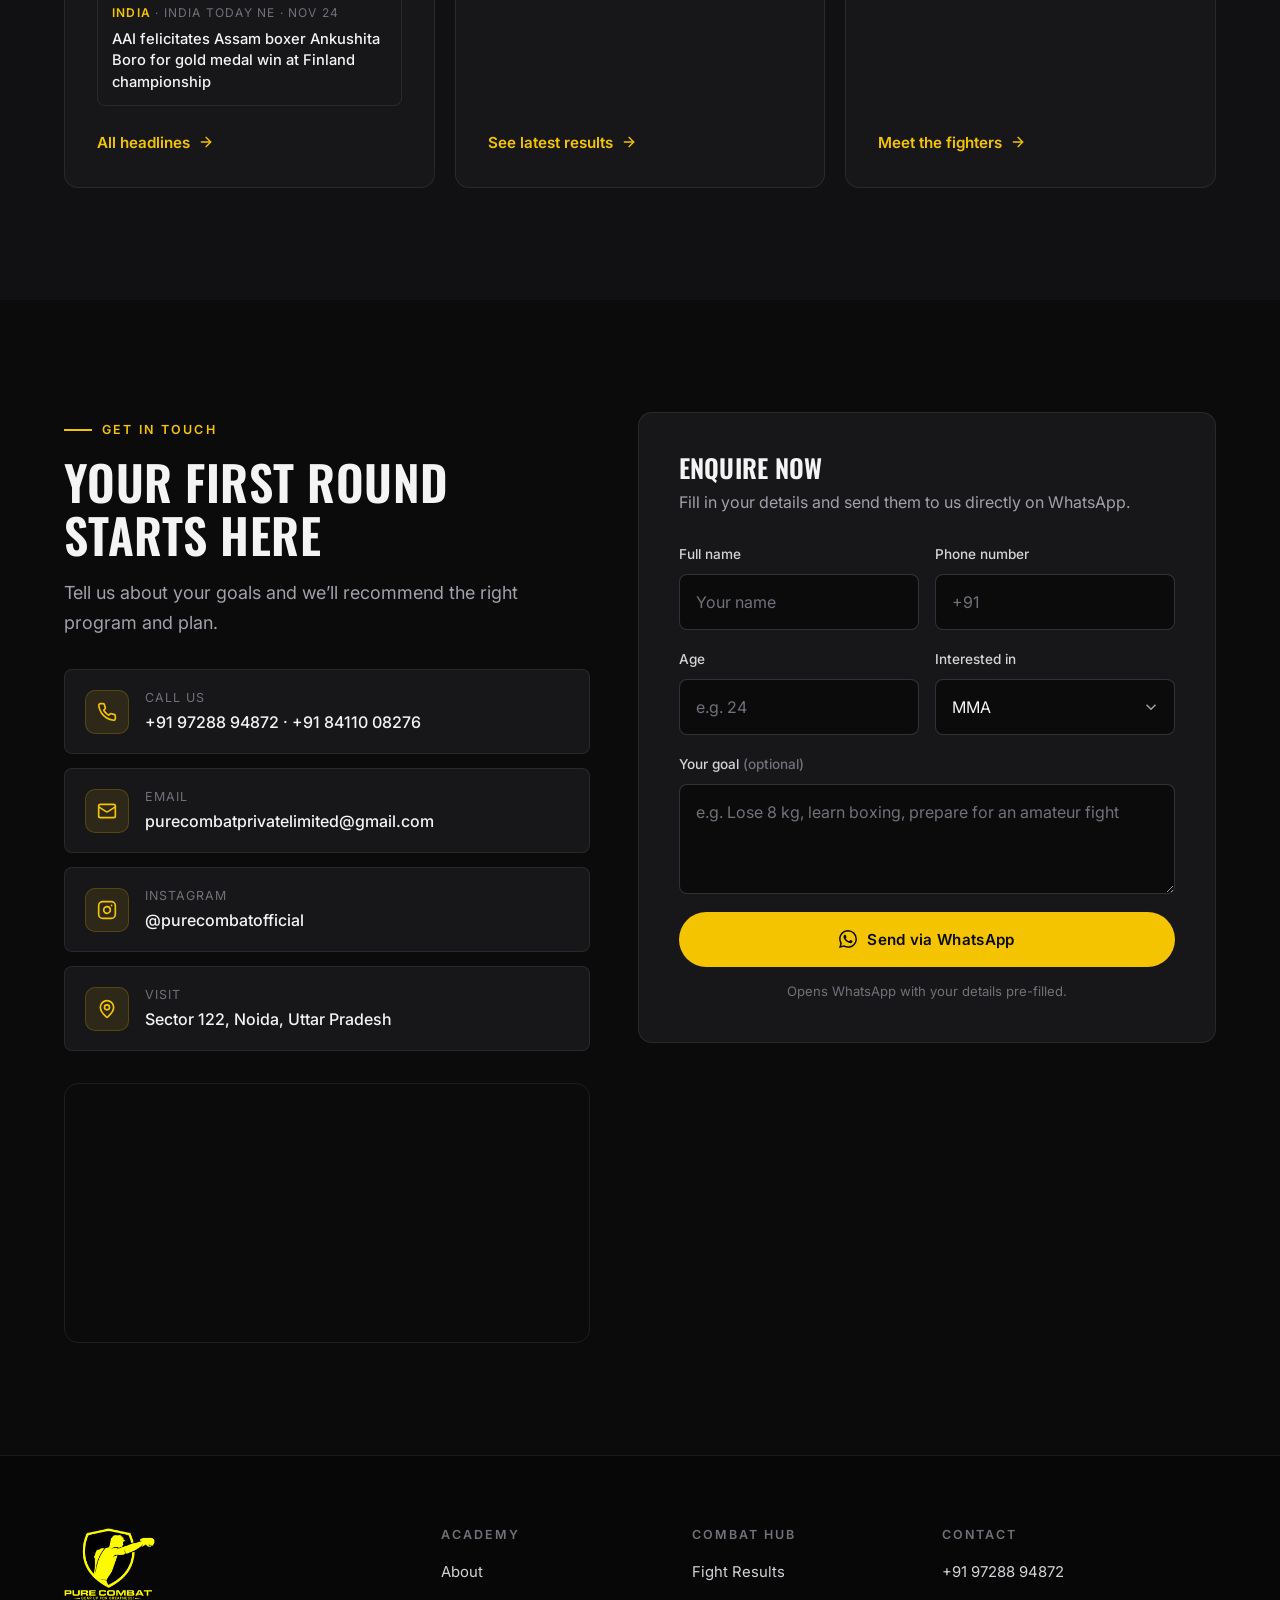
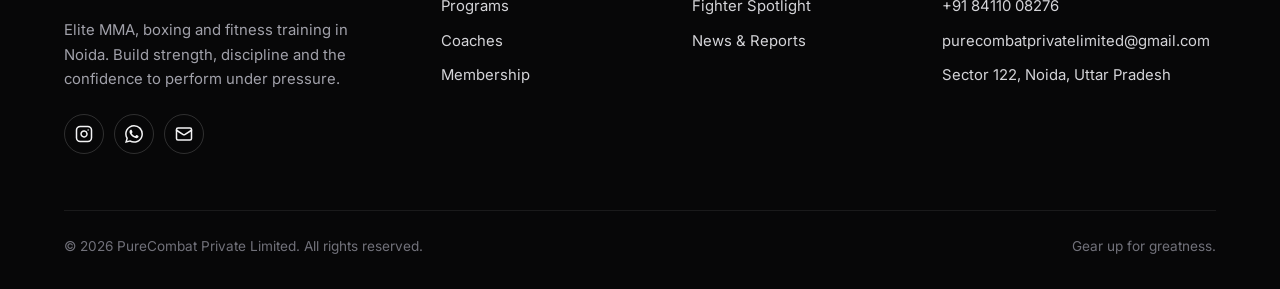
==== commit 72b6e103: "Combat Hub update 2026-11-24" ====
--- a/index.html
+++ b/index.html
@@ -263,14 +263,14 @@
         <!-- HUB:LATEST:START -->
         <article class="card feature-card reveal">
           <div>
-            <span class="eyebrow">Updated 23 Nov</span>
+            <span class="eyebrow">Updated 24 Nov</span>
             <h3>Today&rsquo;s headlines</h3>
             <ul class="headline-list mini">
-            <li><a href="https://news.google.com/rss/articles/[base64]?oc=5" target="_blank" rel="noopener nofollow"><small><b>MMA</b> · Sportskeeda · Nov 23</small><span>&quot;I accept your challenge&quot; - Magomed Ankalaev proposes fight date after Navajo Stirling&#x27;s call out</span></a></li>
-            <li><a href="https://news.google.com/rss/articles/CBMicEFVX3lxTE5ac2E4WFg3NlJkanIyZjItQ01oZHh0TExkdzd5RlFlVHBPQXM4NWpySEFTSmdfTVl3UVhzdzU1OFBhOHhRT0RSSXJpYUFaMUJMQzQxOVRRWC15OXFrQ1BxbU9BTl9VOU9Id0s0YzAzeW4?oc=5" target="_blank" rel="noopener nofollow"><small><b>Boxing</b> · Boxing News Online · Nov 23</small><span>Tyson Fury announces retirement u-turn ahead of Anthony Joshua fight</span></a></li>
-            <li><a href="https://news.google.com/rss/articles/[base64]?oc=5" target="_blank" rel="noopener nofollow"><small><b>Muay Thai</b> · The Daily Star · Nov 23</small><span>Gazi Arnaz Ahmed: Punching her way into Bangladesh&#x27;s Muay Thai scene</span></a></li>
-            <li><a href="https://news.google.com/rss/articles/[base64]?oc=5" target="_blank" rel="noopener nofollow"><small><b>Kickboxing</b> · Sportskeeda · Nov 23</small><span>Alex Pereira brings in GLORY heavyweight as sparring partner before Sergei Pavlovich fight</span></a></li>
-            <li><a href="https://news.google.com/rss/articles/CBMiZkFVX3lxTE0tNG1jdXNnWFczYWt2WExhLUsxQ3p3b0RrWWNQQVJnT3lYSW9DY3pqLU81TzJ2aGNkWVp1anF2VWlSWFAyM2pob2xBejk3b3RCaUtHSEIwNUxhaE9SNkVKcXd6Q1FPQQ?oc=5" target="_blank" rel="noopener nofollow"><small><b>India</b> · boxingnews.com · Nov 23</small><span>Joshua Van On Potential UFC Event In India</span></a></li>
+            <li><a href="https://news.google.com/rss/articles/CBMifEFVX3lxTE9pOURPZlU2MExCdVg3X091aklaMmZVS2ZzbVNlMWFMb21TT0RuZDZva0xKT3B0NnJ4Z0xfVnplRlF0YTZaLWlwbXVVRUtZdzdkN2kzREhiWTY4d1pwOFJYVlo5X3gxeWNXeGZEemxNSDJNZFhjdVVKMDdjaWE?oc=5" target="_blank" rel="noopener nofollow"><small><b>MMA</b> · Last Word On Sports · Nov 24</small><span>Conor McGregor Makes Surprising Training Return for Potential Final UFC Fight Against Max Holloway</span></a></li>
+            <li><a href="https://news.google.com/rss/articles/CBMibkFVX3lxTE15WWRIM3lhNkVrY0Y5WVdiV2hqWklFcWZHYVVLc1c1dFY5ZFUwRktCWW41b29QclBqN2Y5LWQxaUlJek1NX290MGZVeDBmQmh5amd2QmZXdkZ5Y1haOXplNDNhanUzUHJKUkdlNF9R?oc=5" target="_blank" rel="noopener nofollow"><small><b>Boxing</b> · Dave.Sport · Nov 24</small><span>Agit Kabayel reveals Usyk dream before Hysa title defence</span></a></li>
+            <li><a href="https://news.google.com/rss/articles/CBMiiAFBVV95cUxPekZBY1hDbXBicEsyWFNnVEd1bHBSOS1uZC1VeWxtSURQRnlGVDhPSlZmNVctcVB6TVROR0Uzd0xSTTlYMmg3X2Y0UU1BUG9QMEpqdW9VWUp6N0V1Yl9Bd1Bubk9faWROVnVtbkpHQXU3UTlXNGo1b3h2TlZXVzNqOVljZUR6WUJC?oc=5" target="_blank" rel="noopener nofollow"><small><b>Muay Thai</b> · South Leeds Life · Nov 24</small><span>Leeds Thai boxers presented to Muay Thai Grand Master</span></a></li>
+            <li><a href="https://news.google.com/rss/articles/CBMiakFVX3lxTE44MnlXM1VCay1jU2xKZGpoRXAxU2dfbEFKUGxBWFBuVlAzUjMtXzkzLUlabnMtYUZKUkh3a2djWUNFOGdtX3hGS0t2ZEFxNTNFNEZyTGk1LWdkS0hFVzlFdktSd0hVbmNfcGc?oc=5" target="_blank" rel="noopener nofollow"><small><b>Kickboxing</b> · boxingnews.com · Nov 24</small><span>Adesanya On City Kickboxing Split Before UFC Return</span></a></li>
+            <li><a href="https://news.google.com/rss/articles/[base64]?oc=5" target="_blank" rel="noopener nofollow"><small><b>India</b> · India Today NE · Nov 24</small><span>AAI felicitates Assam boxer Ankushita Boro for gold medal win at Finland championship</span></a></li>
             </ul>
           </div>
           <a href="blogs.html" class="link-arrow">All headlines <svg viewBox="0 0 24 24" fill="none" stroke="currentColor" stroke-width="2" stroke-linecap="round" stroke-linejoin="round" aria-hidden="true"><path d="M5 12h14"/><path d="m12 5 7 7-7 7"/></svg></a>
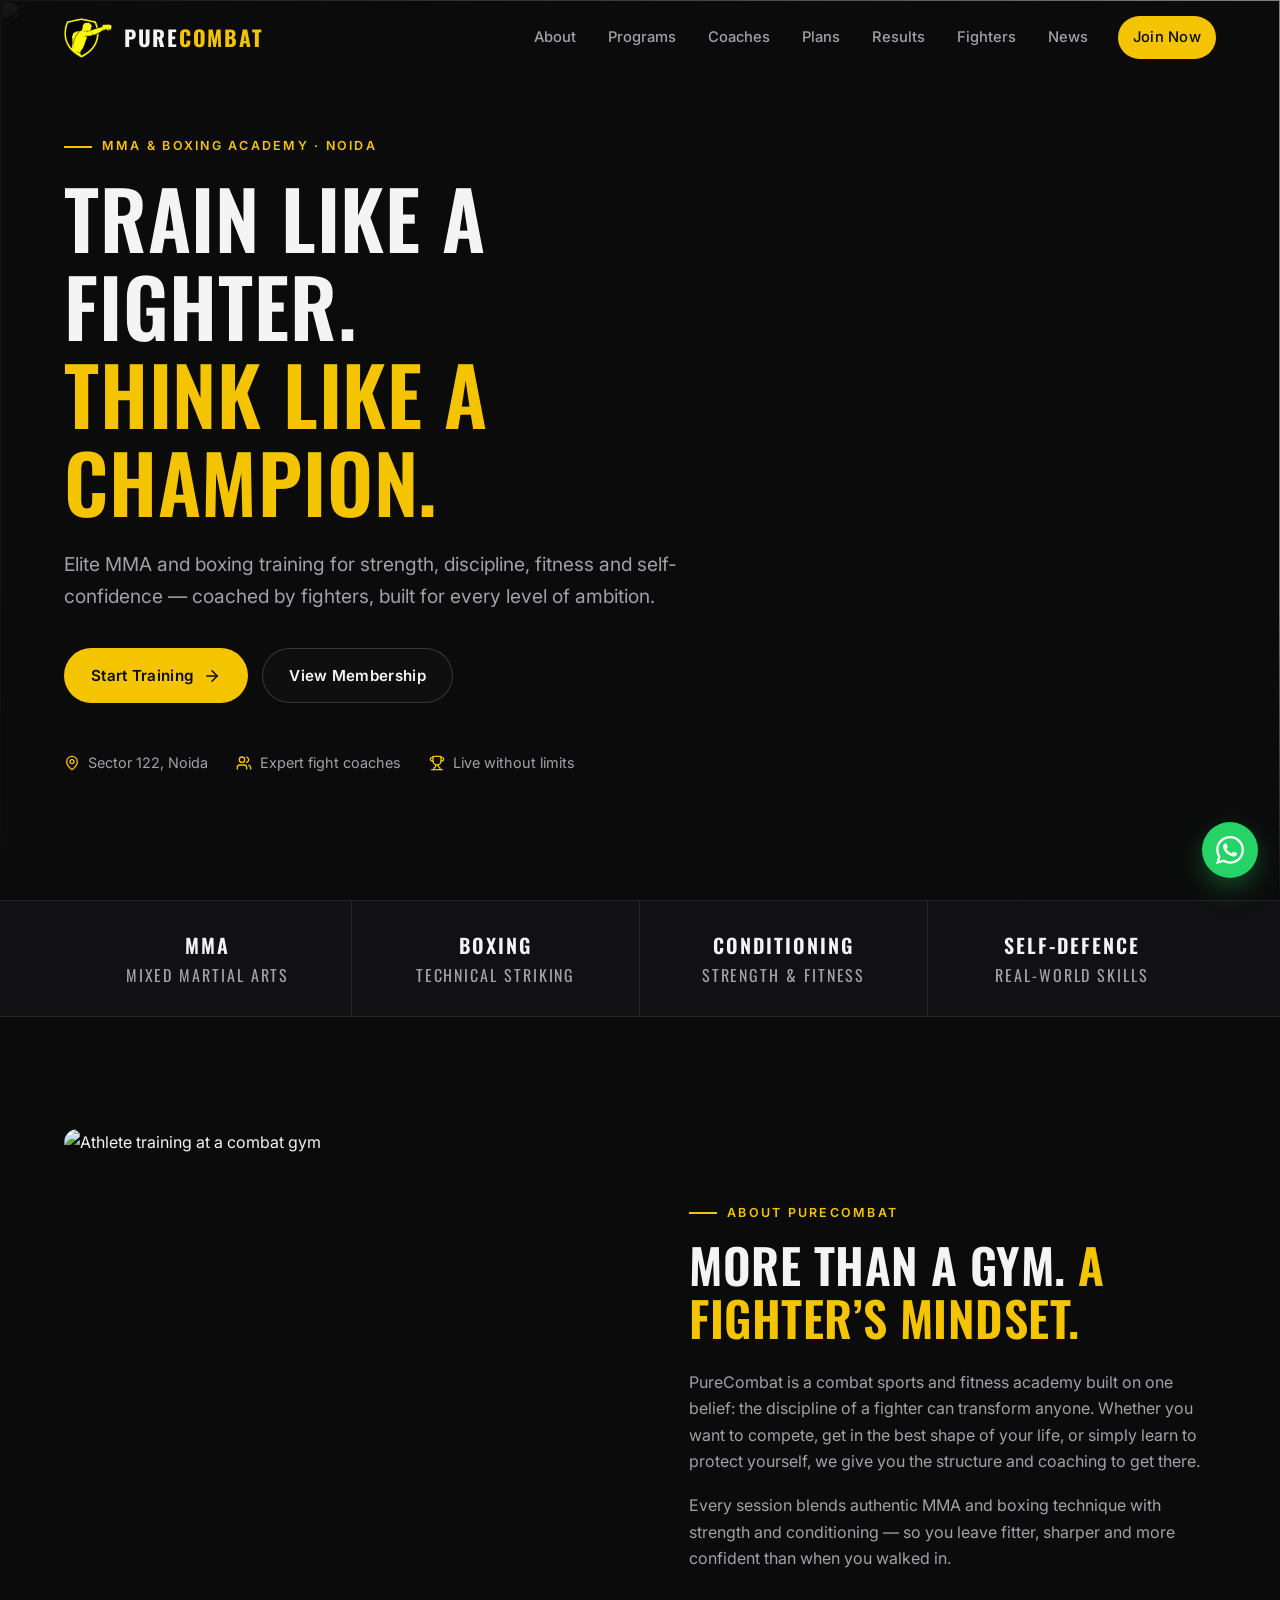
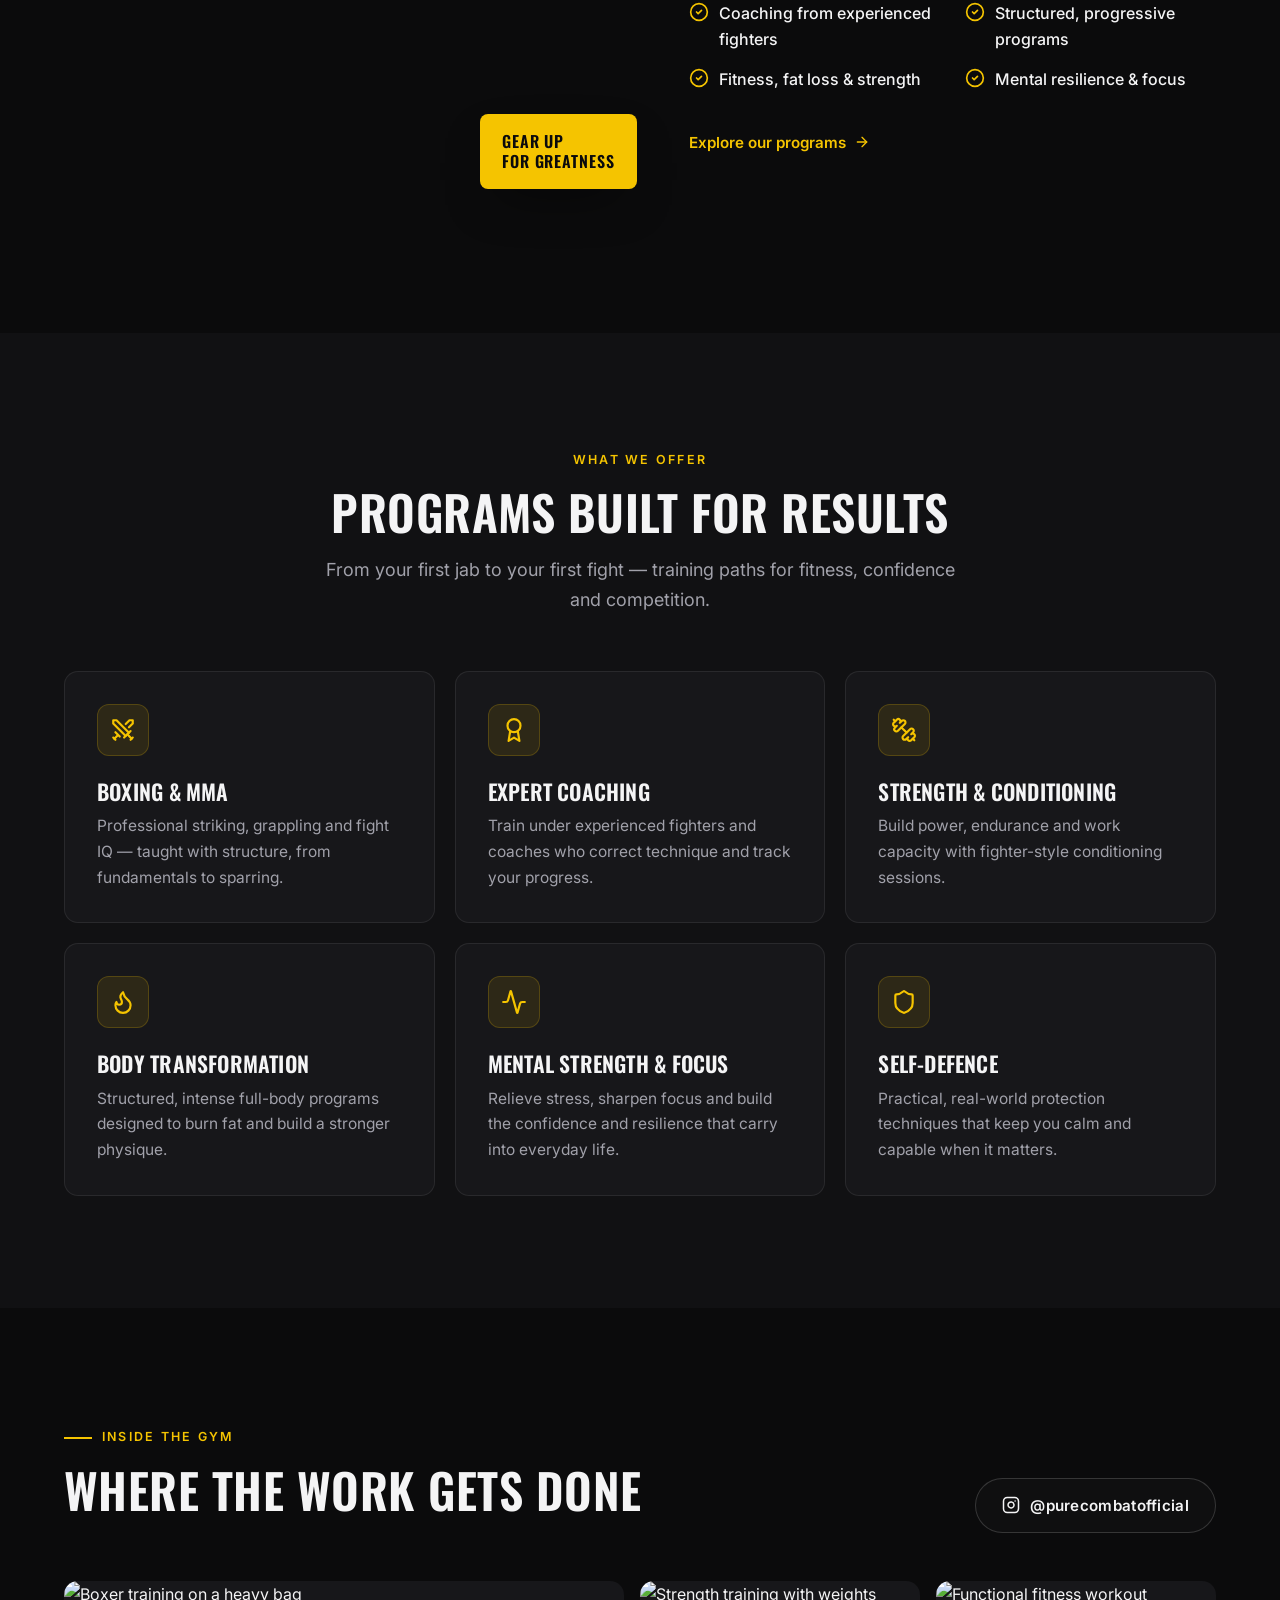
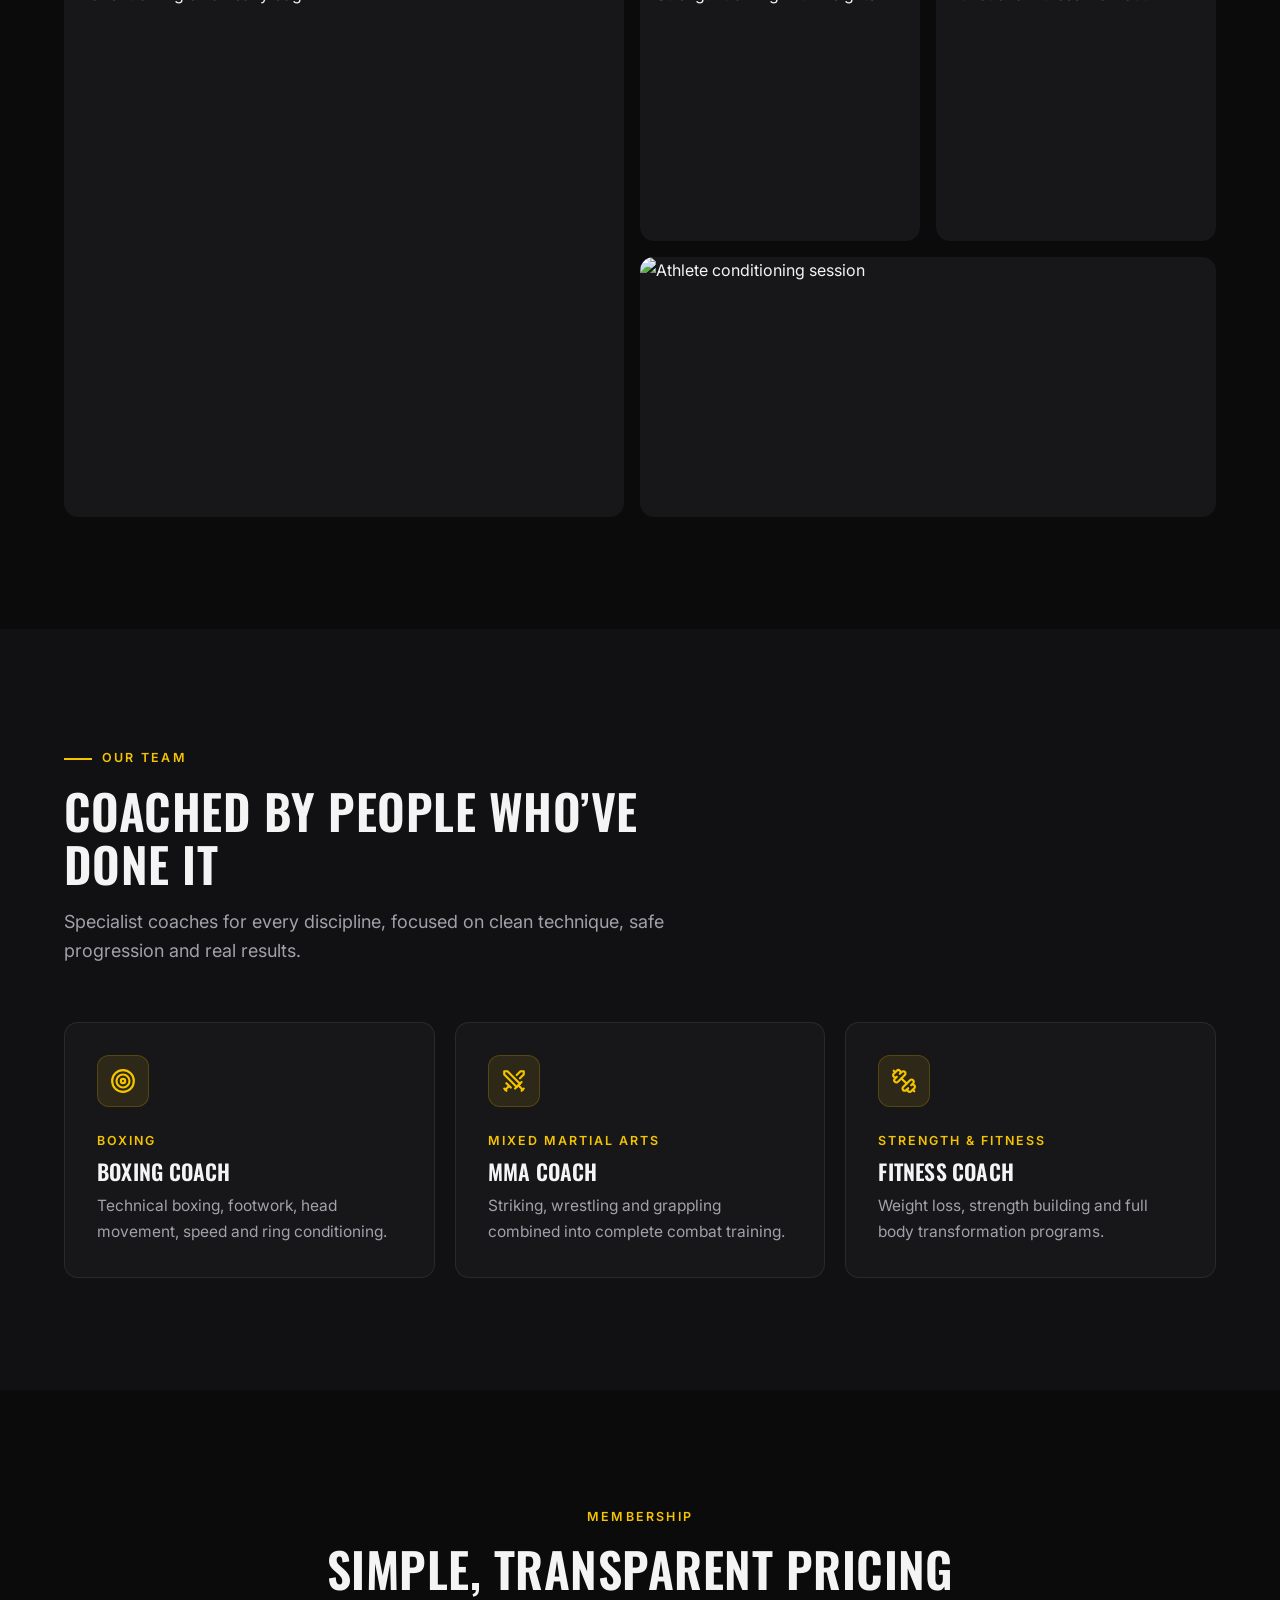
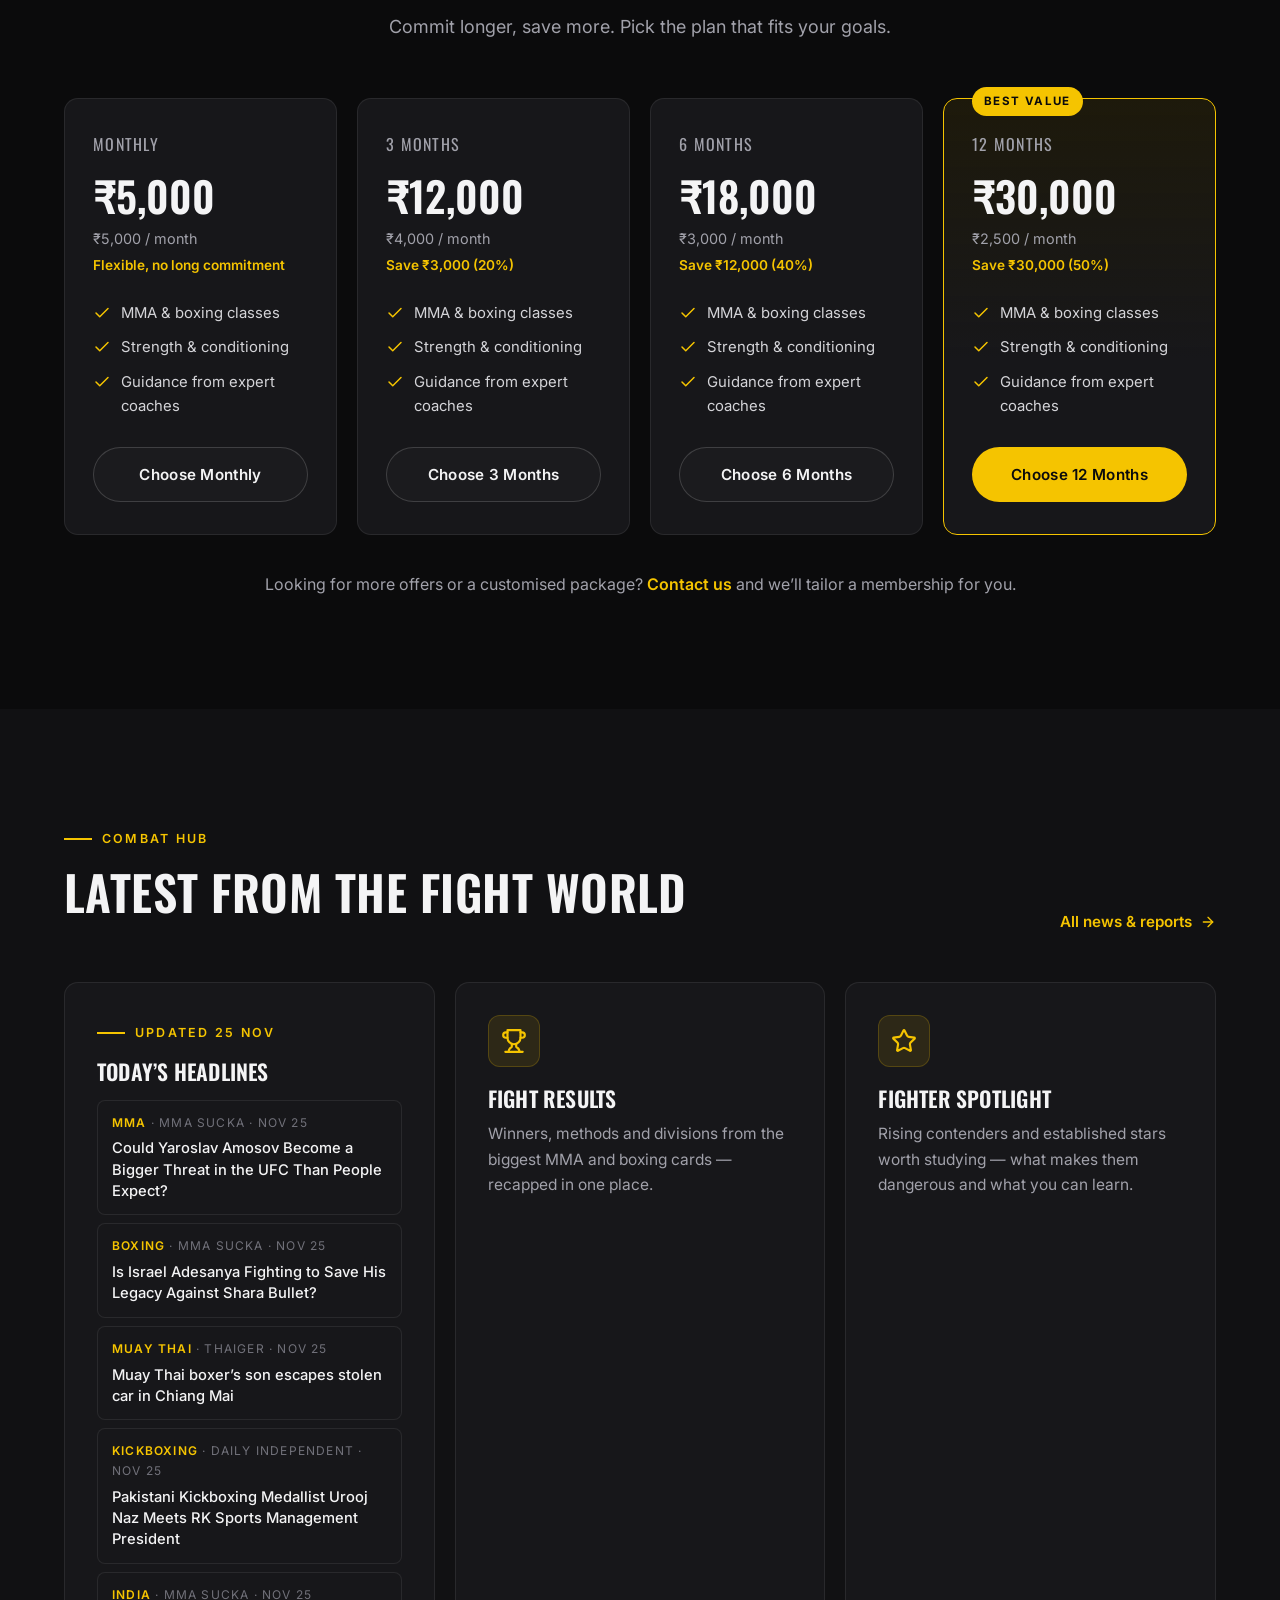
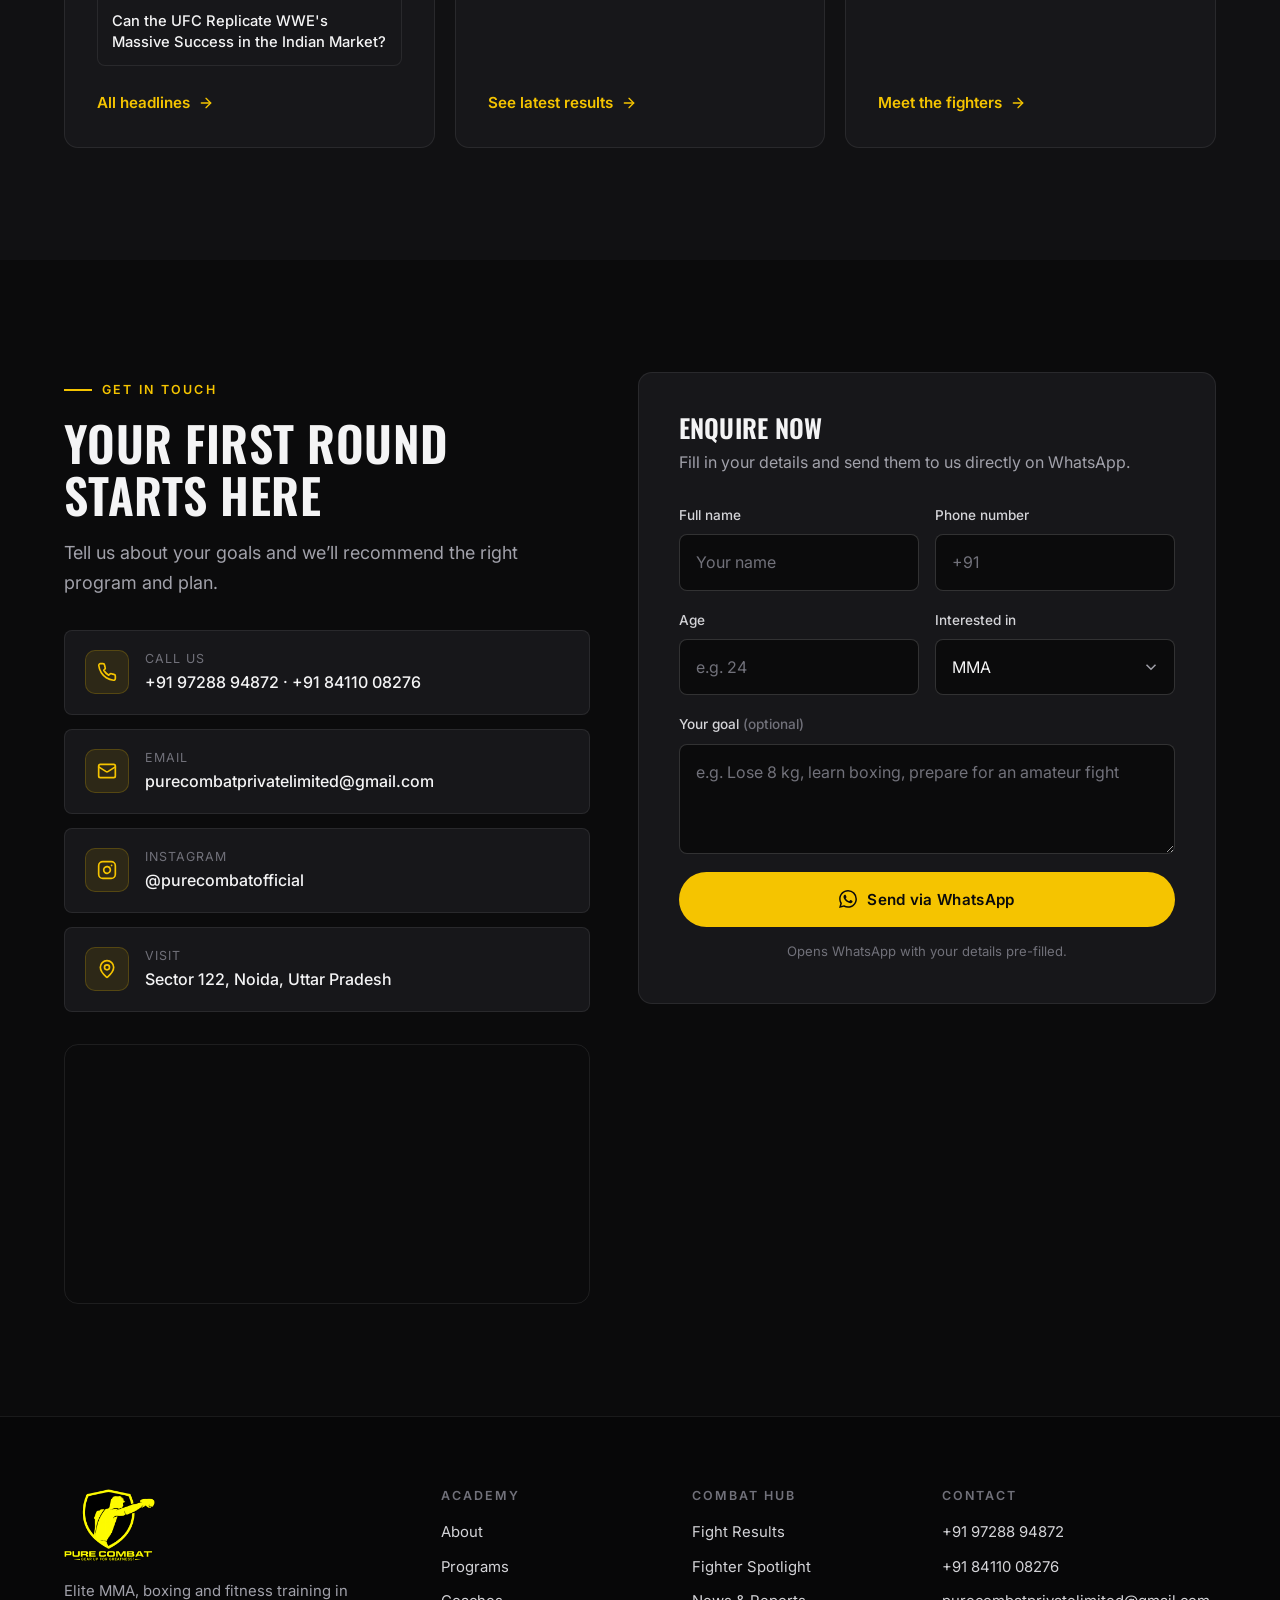
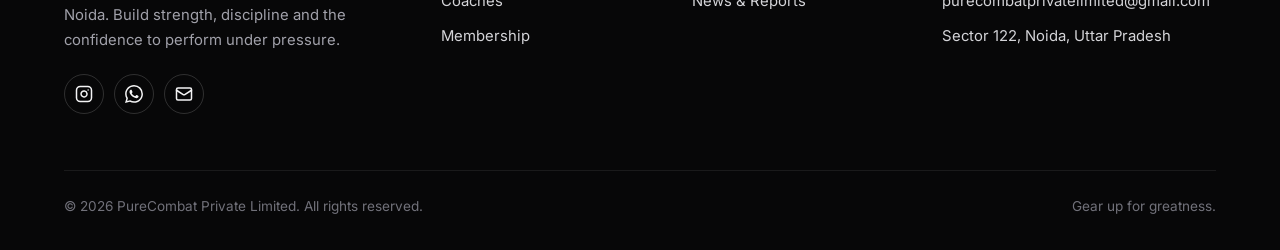
==== commit 98bc14bc: "Combat Hub update 2026-11-25" ====
--- a/index.html
+++ b/index.html
@@ -263,14 +263,14 @@
         <!-- HUB:LATEST:START -->
         <article class="card feature-card reveal">
           <div>
-            <span class="eyebrow">Updated 24 Nov</span>
+            <span class="eyebrow">Updated 25 Nov</span>
             <h3>Today&rsquo;s headlines</h3>
             <ul class="headline-list mini">
-            <li><a href="https://news.google.com/rss/articles/CBMifEFVX3lxTE9pOURPZlU2MExCdVg3X091aklaMmZVS2ZzbVNlMWFMb21TT0RuZDZva0xKT3B0NnJ4Z0xfVnplRlF0YTZaLWlwbXVVRUtZdzdkN2kzREhiWTY4d1pwOFJYVlo5X3gxeWNXeGZEemxNSDJNZFhjdVVKMDdjaWE?oc=5" target="_blank" rel="noopener nofollow"><small><b>MMA</b> · Last Word On Sports · Nov 24</small><span>Conor McGregor Makes Surprising Training Return for Potential Final UFC Fight Against Max Holloway</span></a></li>
-            <li><a href="https://news.google.com/rss/articles/CBMibkFVX3lxTE15WWRIM3lhNkVrY0Y5WVdiV2hqWklFcWZHYVVLc1c1dFY5ZFUwRktCWW41b29QclBqN2Y5LWQxaUlJek1NX290MGZVeDBmQmh5amd2QmZXdkZ5Y1haOXplNDNhanUzUHJKUkdlNF9R?oc=5" target="_blank" rel="noopener nofollow"><small><b>Boxing</b> · Dave.Sport · Nov 24</small><span>Agit Kabayel reveals Usyk dream before Hysa title defence</span></a></li>
-            <li><a href="https://news.google.com/rss/articles/CBMiiAFBVV95cUxPekZBY1hDbXBicEsyWFNnVEd1bHBSOS1uZC1VeWxtSURQRnlGVDhPSlZmNVctcVB6TVROR0Uzd0xSTTlYMmg3X2Y0UU1BUG9QMEpqdW9VWUp6N0V1Yl9Bd1Bubk9faWROVnVtbkpHQXU3UTlXNGo1b3h2TlZXVzNqOVljZUR6WUJC?oc=5" target="_blank" rel="noopener nofollow"><small><b>Muay Thai</b> · South Leeds Life · Nov 24</small><span>Leeds Thai boxers presented to Muay Thai Grand Master</span></a></li>
-            <li><a href="https://news.google.com/rss/articles/CBMiakFVX3lxTE44MnlXM1VCay1jU2xKZGpoRXAxU2dfbEFKUGxBWFBuVlAzUjMtXzkzLUlabnMtYUZKUkh3a2djWUNFOGdtX3hGS0t2ZEFxNTNFNEZyTGk1LWdkS0hFVzlFdktSd0hVbmNfcGc?oc=5" target="_blank" rel="noopener nofollow"><small><b>Kickboxing</b> · boxingnews.com · Nov 24</small><span>Adesanya On City Kickboxing Split Before UFC Return</span></a></li>
-            <li><a href="https://news.google.com/rss/articles/[base64]?oc=5" target="_blank" rel="noopener nofollow"><small><b>India</b> · India Today NE · Nov 24</small><span>AAI felicitates Assam boxer Ankushita Boro for gold medal win at Finland championship</span></a></li>
+            <li><a href="https://news.google.com/rss/articles/[base64]?oc=5" target="_blank" rel="noopener nofollow"><small><b>MMA</b> · MMA Sucka · Nov 25</small><span>Could Yaroslav Amosov Become a Bigger Threat in the UFC Than People Expect?</span></a></li>
+            <li><a href="https://news.google.com/rss/articles/[base64]?oc=5" target="_blank" rel="noopener nofollow"><small><b>Boxing</b> · MMA Sucka · Nov 25</small><span>Is Israel Adesanya Fighting to Save His Legacy Against Shara Bullet?</span></a></li>
+            <li><a href="https://news.google.com/rss/articles/[base64]?oc=5" target="_blank" rel="noopener nofollow"><small><b>Muay Thai</b> · Thaiger · Nov 25</small><span>Muay Thai boxer’s son escapes stolen car in Chiang Mai</span></a></li>
+            <li><a href="https://news.google.com/rss/articles/[base64]?oc=5" target="_blank" rel="noopener nofollow"><small><b>Kickboxing</b> · Daily Independent · Nov 25</small><span>Pakistani Kickboxing Medallist Urooj Naz Meets RK Sports Management President</span></a></li>
+            <li><a href="https://news.google.com/rss/articles/[base64]?oc=5" target="_blank" rel="noopener nofollow"><small><b>India</b> · MMA Sucka · Nov 25</small><span>Can the UFC Replicate WWE&#x27;s Massive Success in the Indian Market?</span></a></li>
             </ul>
           </div>
           <a href="blogs.html" class="link-arrow">All headlines <svg viewBox="0 0 24 24" fill="none" stroke="currentColor" stroke-width="2" stroke-linecap="round" stroke-linejoin="round" aria-hidden="true"><path d="M5 12h14"/><path d="m12 5 7 7-7 7"/></svg></a>
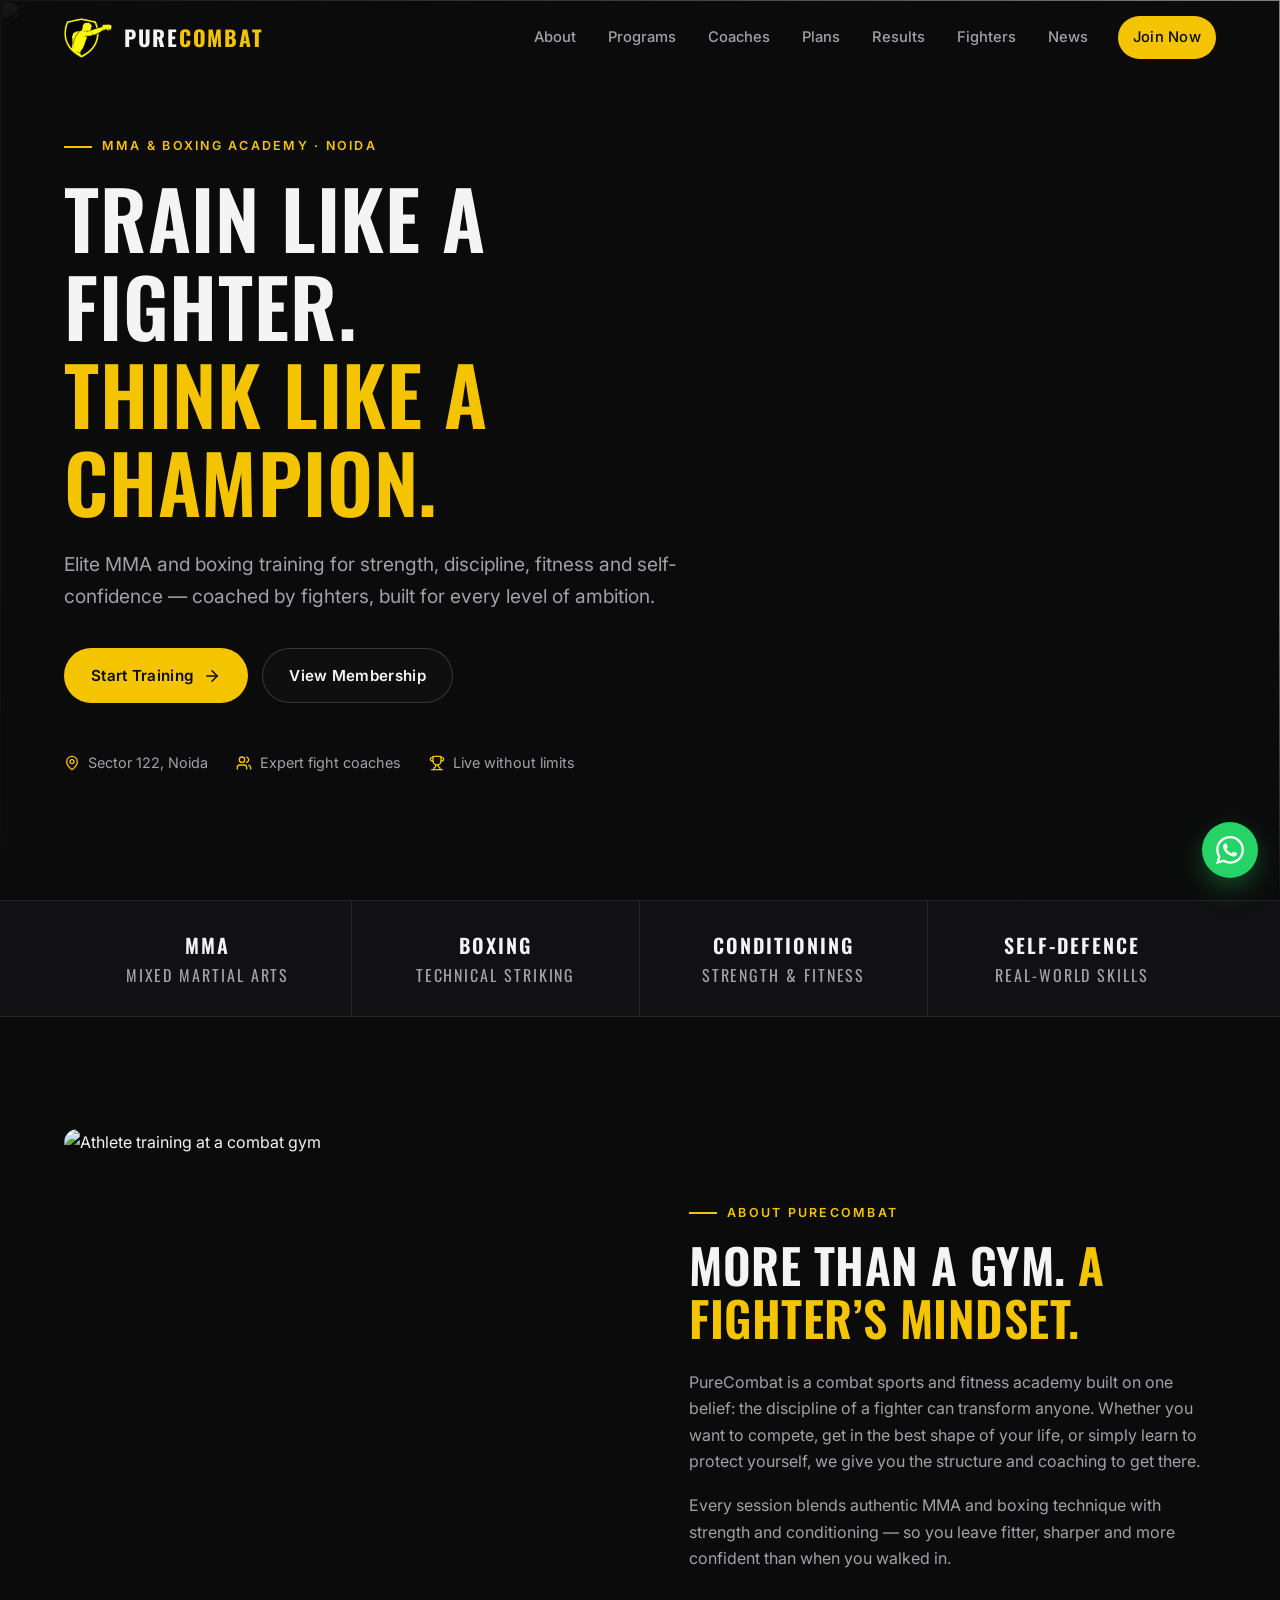
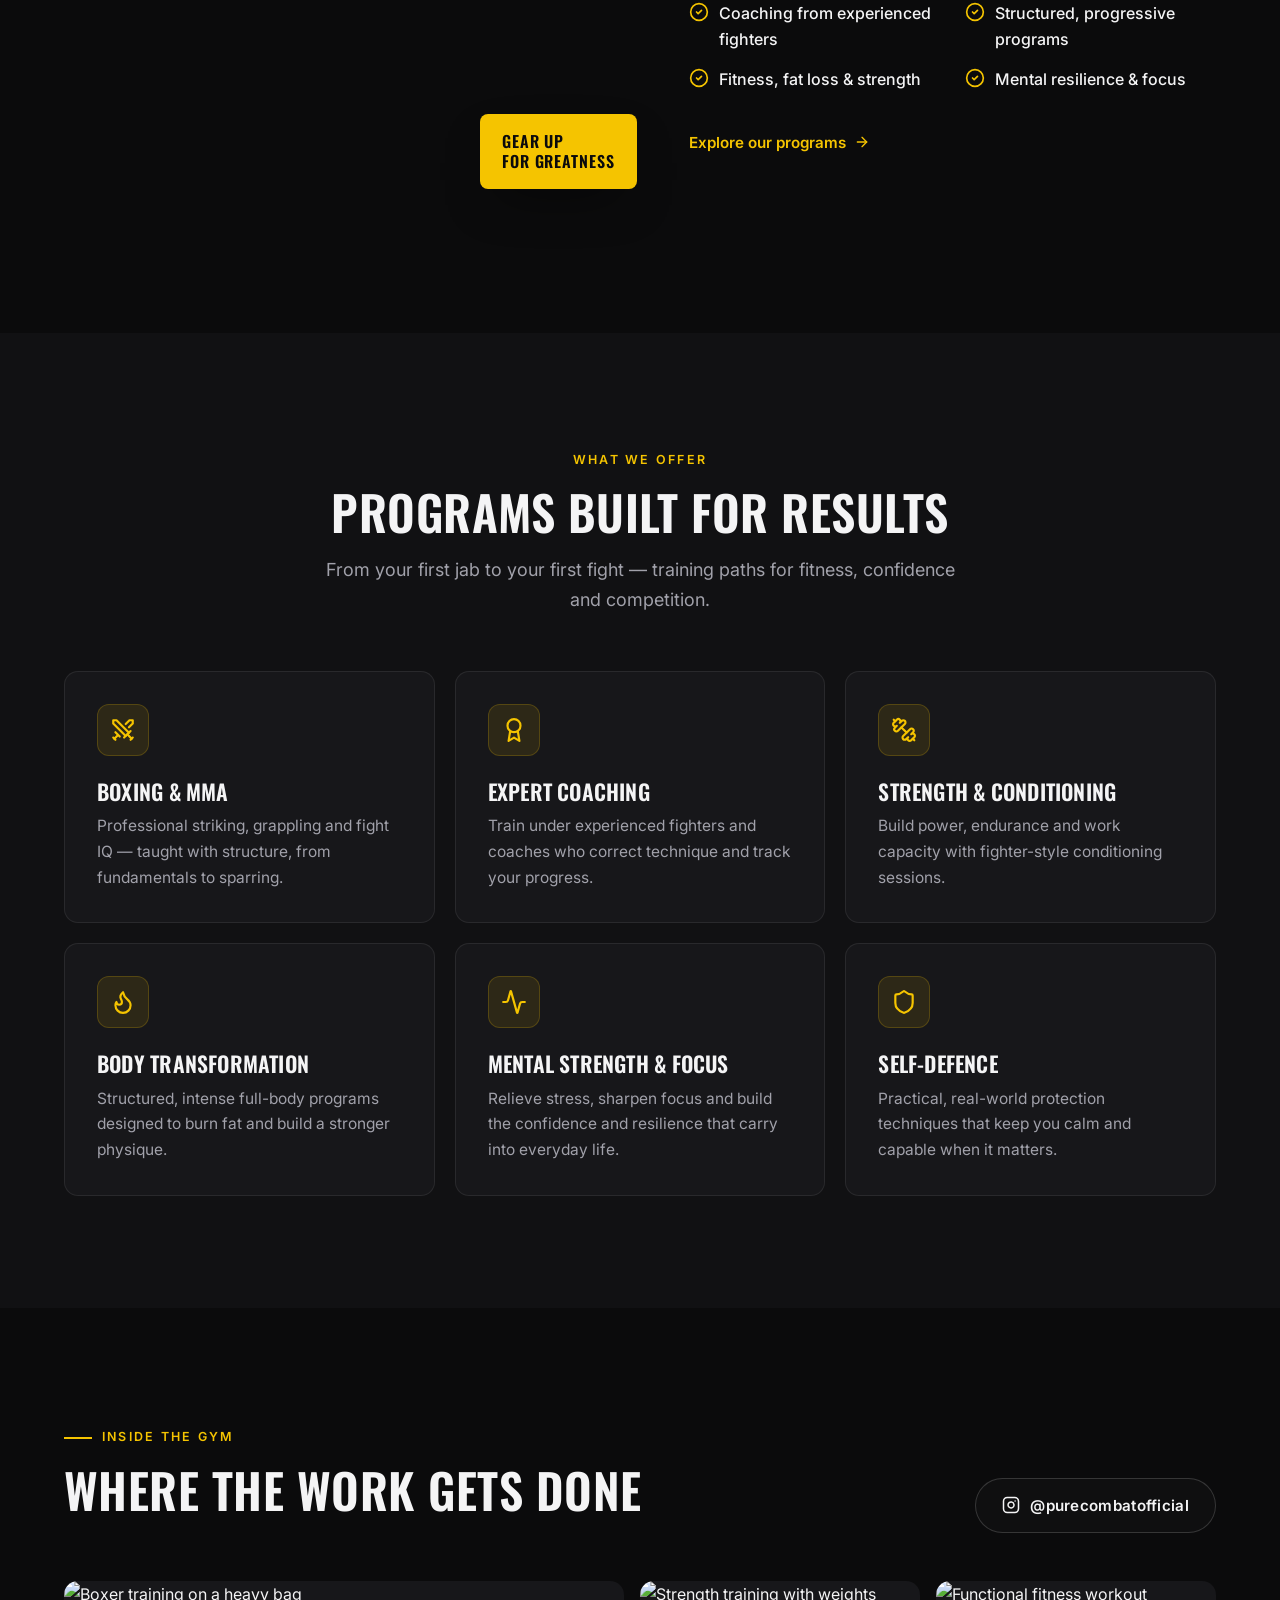
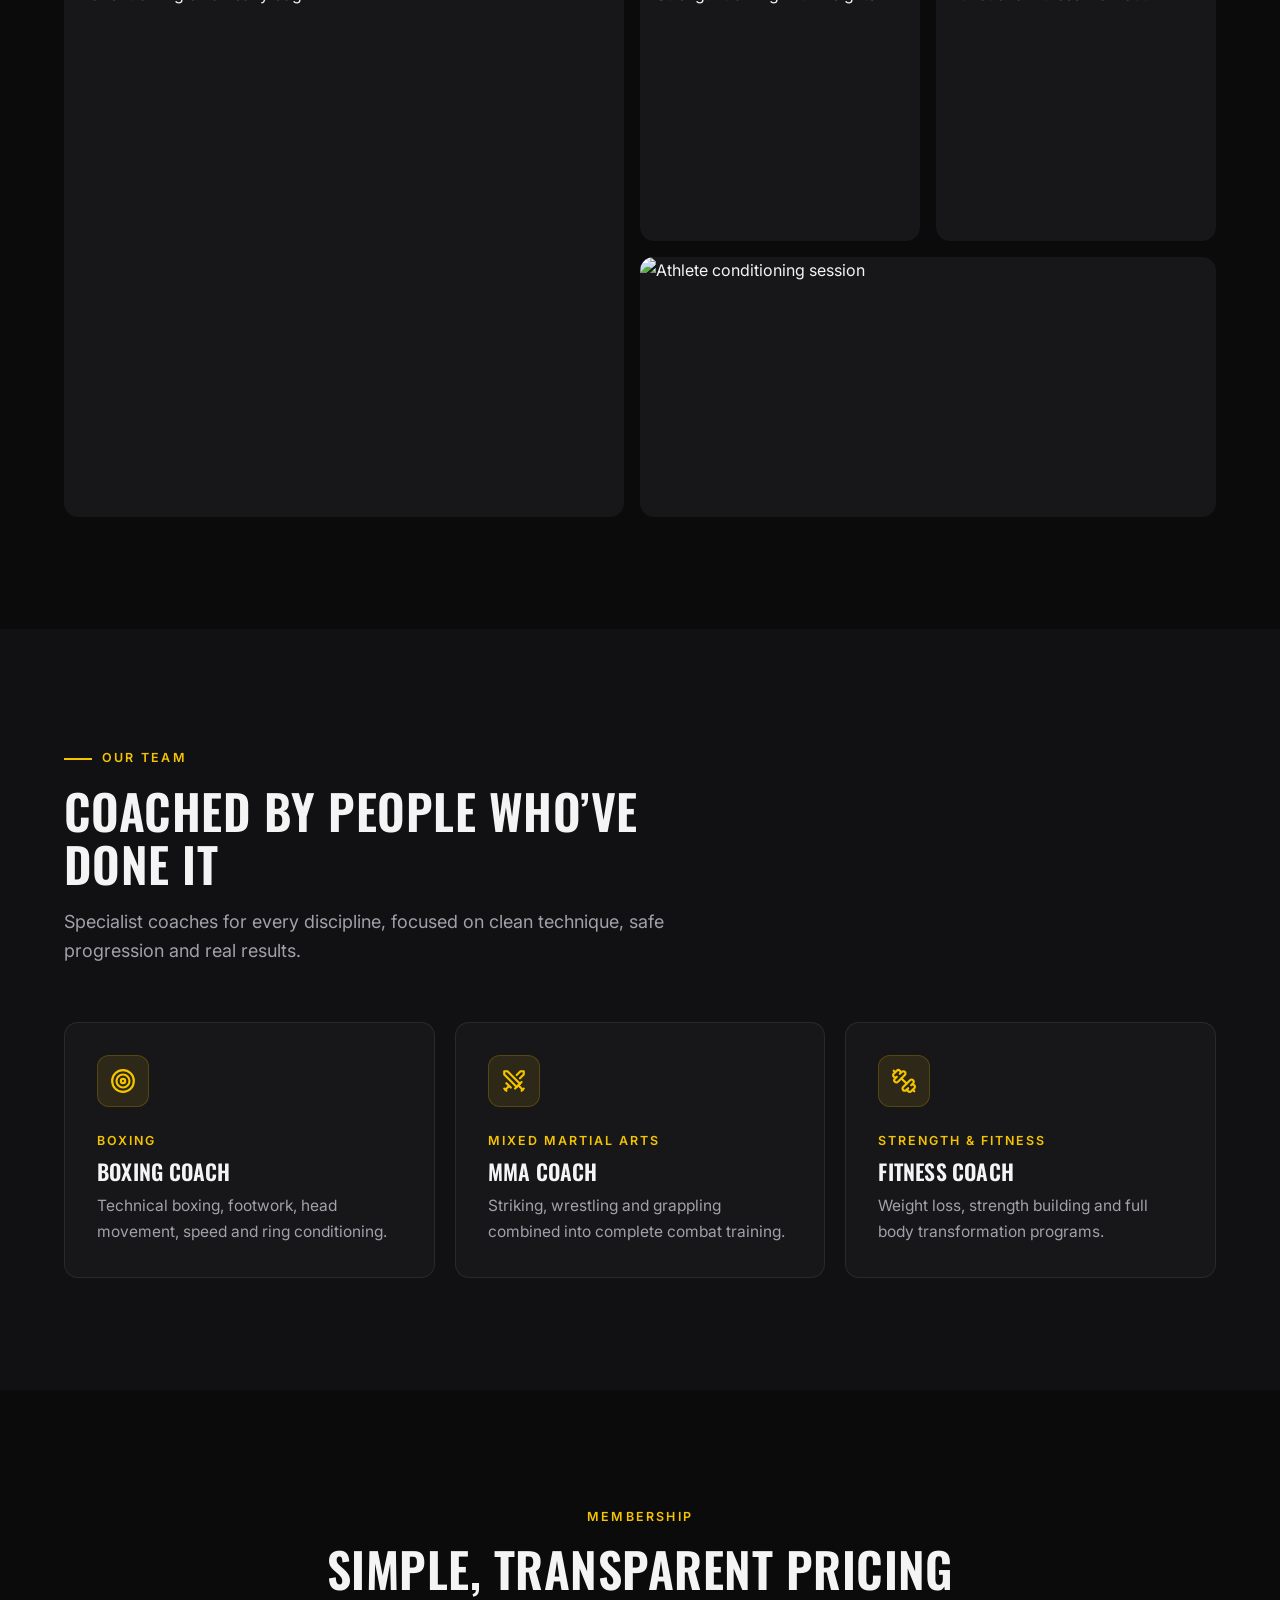
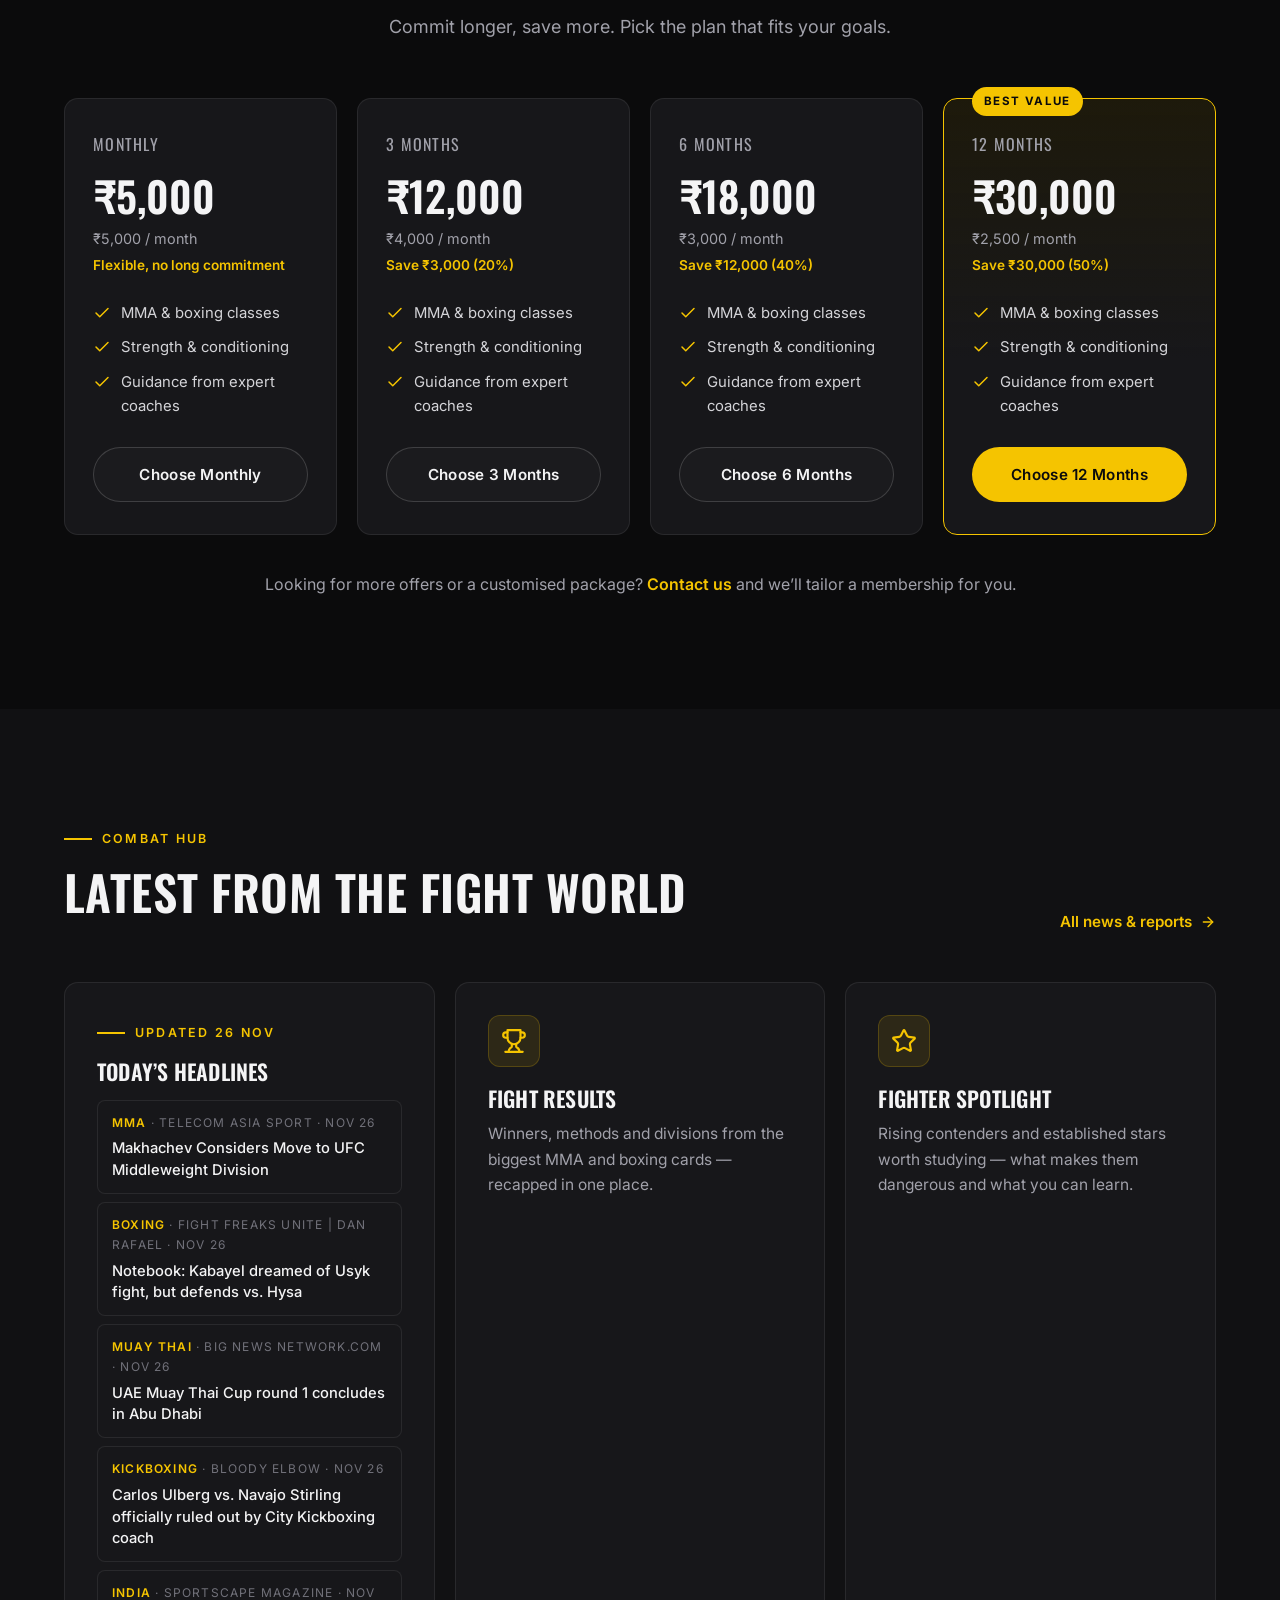
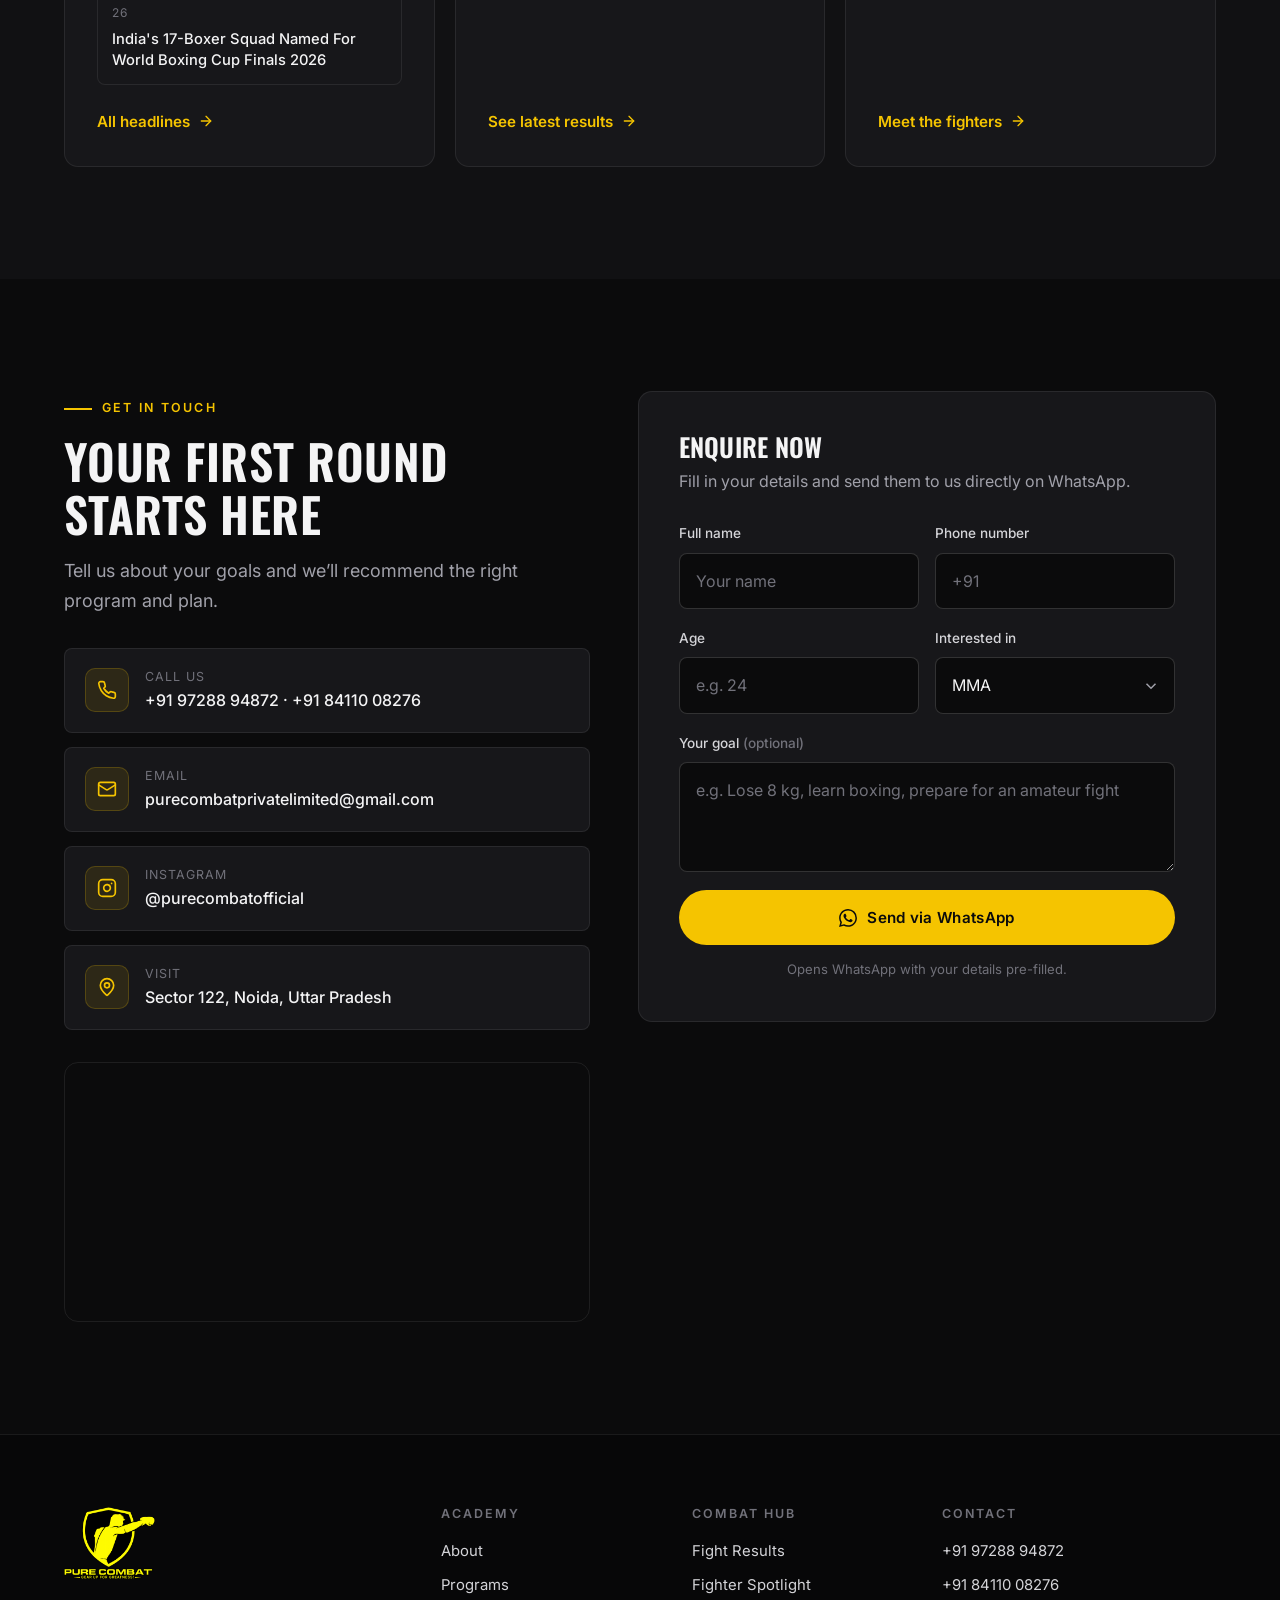
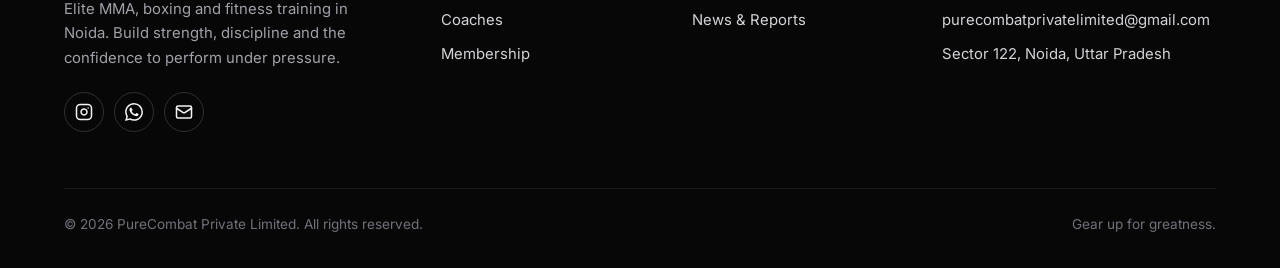
==== commit c78dd77d: "Combat Hub update 2026-11-26" ====
--- a/index.html
+++ b/index.html
@@ -263,14 +263,14 @@
         <!-- HUB:LATEST:START -->
         <article class="card feature-card reveal">
           <div>
-            <span class="eyebrow">Updated 25 Nov</span>
+            <span class="eyebrow">Updated 26 Nov</span>
             <h3>Today&rsquo;s headlines</h3>
             <ul class="headline-list mini">
-            <li><a href="https://news.google.com/rss/articles/[base64]?oc=5" target="_blank" rel="noopener nofollow"><small><b>MMA</b> · MMA Sucka · Nov 25</small><span>Could Yaroslav Amosov Become a Bigger Threat in the UFC Than People Expect?</span></a></li>
-            <li><a href="https://news.google.com/rss/articles/[base64]?oc=5" target="_blank" rel="noopener nofollow"><small><b>Boxing</b> · MMA Sucka · Nov 25</small><span>Is Israel Adesanya Fighting to Save His Legacy Against Shara Bullet?</span></a></li>
-            <li><a href="https://news.google.com/rss/articles/[base64]?oc=5" target="_blank" rel="noopener nofollow"><small><b>Muay Thai</b> · Thaiger · Nov 25</small><span>Muay Thai boxer’s son escapes stolen car in Chiang Mai</span></a></li>
-            <li><a href="https://news.google.com/rss/articles/[base64]?oc=5" target="_blank" rel="noopener nofollow"><small><b>Kickboxing</b> · Daily Independent · Nov 25</small><span>Pakistani Kickboxing Medallist Urooj Naz Meets RK Sports Management President</span></a></li>
-            <li><a href="https://news.google.com/rss/articles/[base64]?oc=5" target="_blank" rel="noopener nofollow"><small><b>India</b> · MMA Sucka · Nov 25</small><span>Can the UFC Replicate WWE&#x27;s Massive Success in the Indian Market?</span></a></li>
+            <li><a href="https://news.google.com/rss/articles/[base64]?oc=5" target="_blank" rel="noopener nofollow"><small><b>MMA</b> · Telecom Asia Sport · Nov 26</small><span>Makhachev Considers Move to UFC Middleweight Division</span></a></li>
+            <li><a href="https://news.google.com/rss/articles/CBMic0FVX3lxTE00RTNNazRxMHFpd0EzOTFVaUtJNnBaREVwazE1WHdoR2pBWXdUOXZoZEdQYVJVMTQwV2p5S3ZZMTNBcGplVFdOX1U0dlVwZjhHM2pYc25jMkpuZC16d1lhS1V4ZWdaYnJEVGFyOFJoZFJpS2M?oc=5" target="_blank" rel="noopener nofollow"><small><b>Boxing</b> · Fight Freaks Unite | Dan Rafael · Nov 26</small><span>Notebook: Kabayel dreamed of Usyk fight, but defends vs. Hysa</span></a></li>
+            <li><a href="https://news.google.com/rss/articles/[base64]?oc=5" target="_blank" rel="noopener nofollow"><small><b>Muay Thai</b> · Big News Network.com · Nov 26</small><span>UAE Muay Thai Cup round 1 concludes in Abu Dhabi</span></a></li>
+            <li><a href="https://news.google.com/rss/articles/[base64]?oc=5" target="_blank" rel="noopener nofollow"><small><b>Kickboxing</b> · Bloody Elbow · Nov 26</small><span>Carlos Ulberg vs. Navajo Stirling officially ruled out by City Kickboxing coach</span></a></li>
+            <li><a href="https://news.google.com/rss/articles/[base64]?oc=5" target="_blank" rel="noopener nofollow"><small><b>India</b> · Sportscape Magazine · Nov 26</small><span>India&#x27;s 17-Boxer Squad Named For World Boxing Cup Finals 2026</span></a></li>
             </ul>
           </div>
           <a href="blogs.html" class="link-arrow">All headlines <svg viewBox="0 0 24 24" fill="none" stroke="currentColor" stroke-width="2" stroke-linecap="round" stroke-linejoin="round" aria-hidden="true"><path d="M5 12h14"/><path d="m12 5 7 7-7 7"/></svg></a>
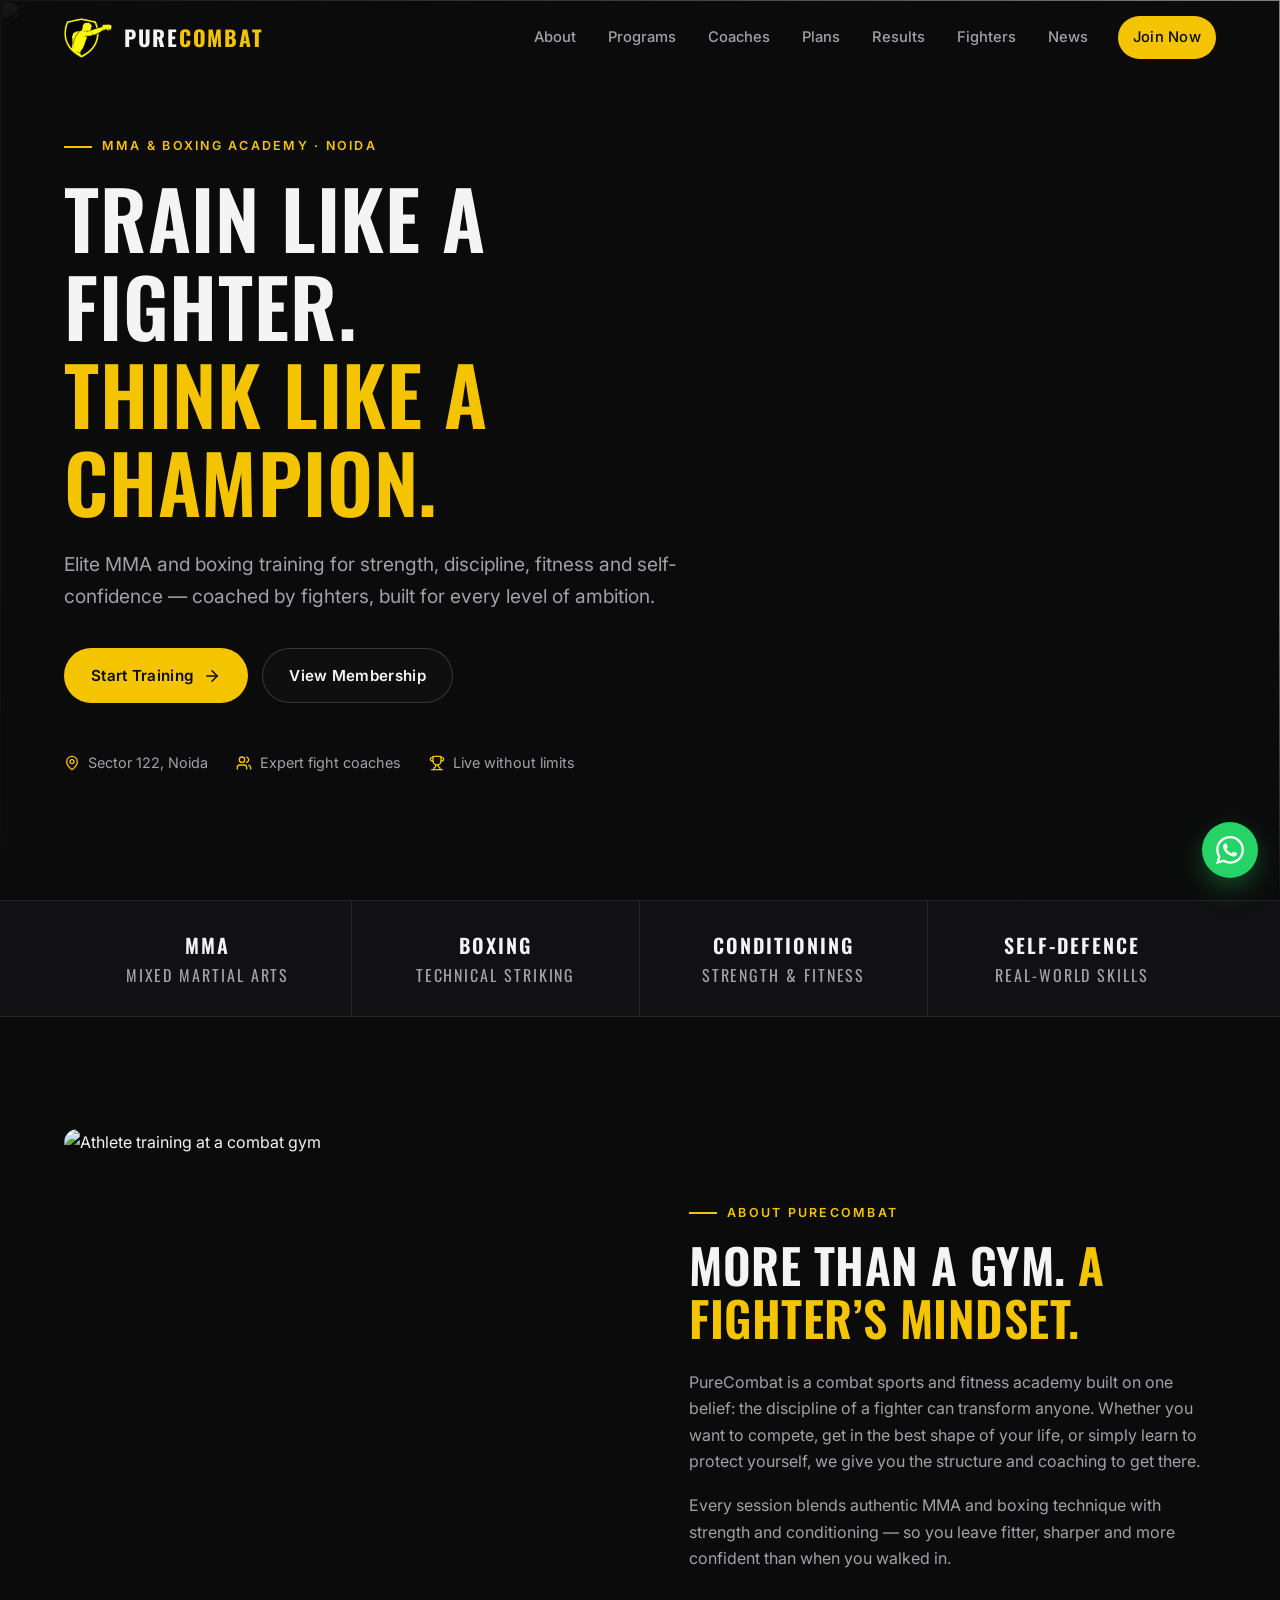
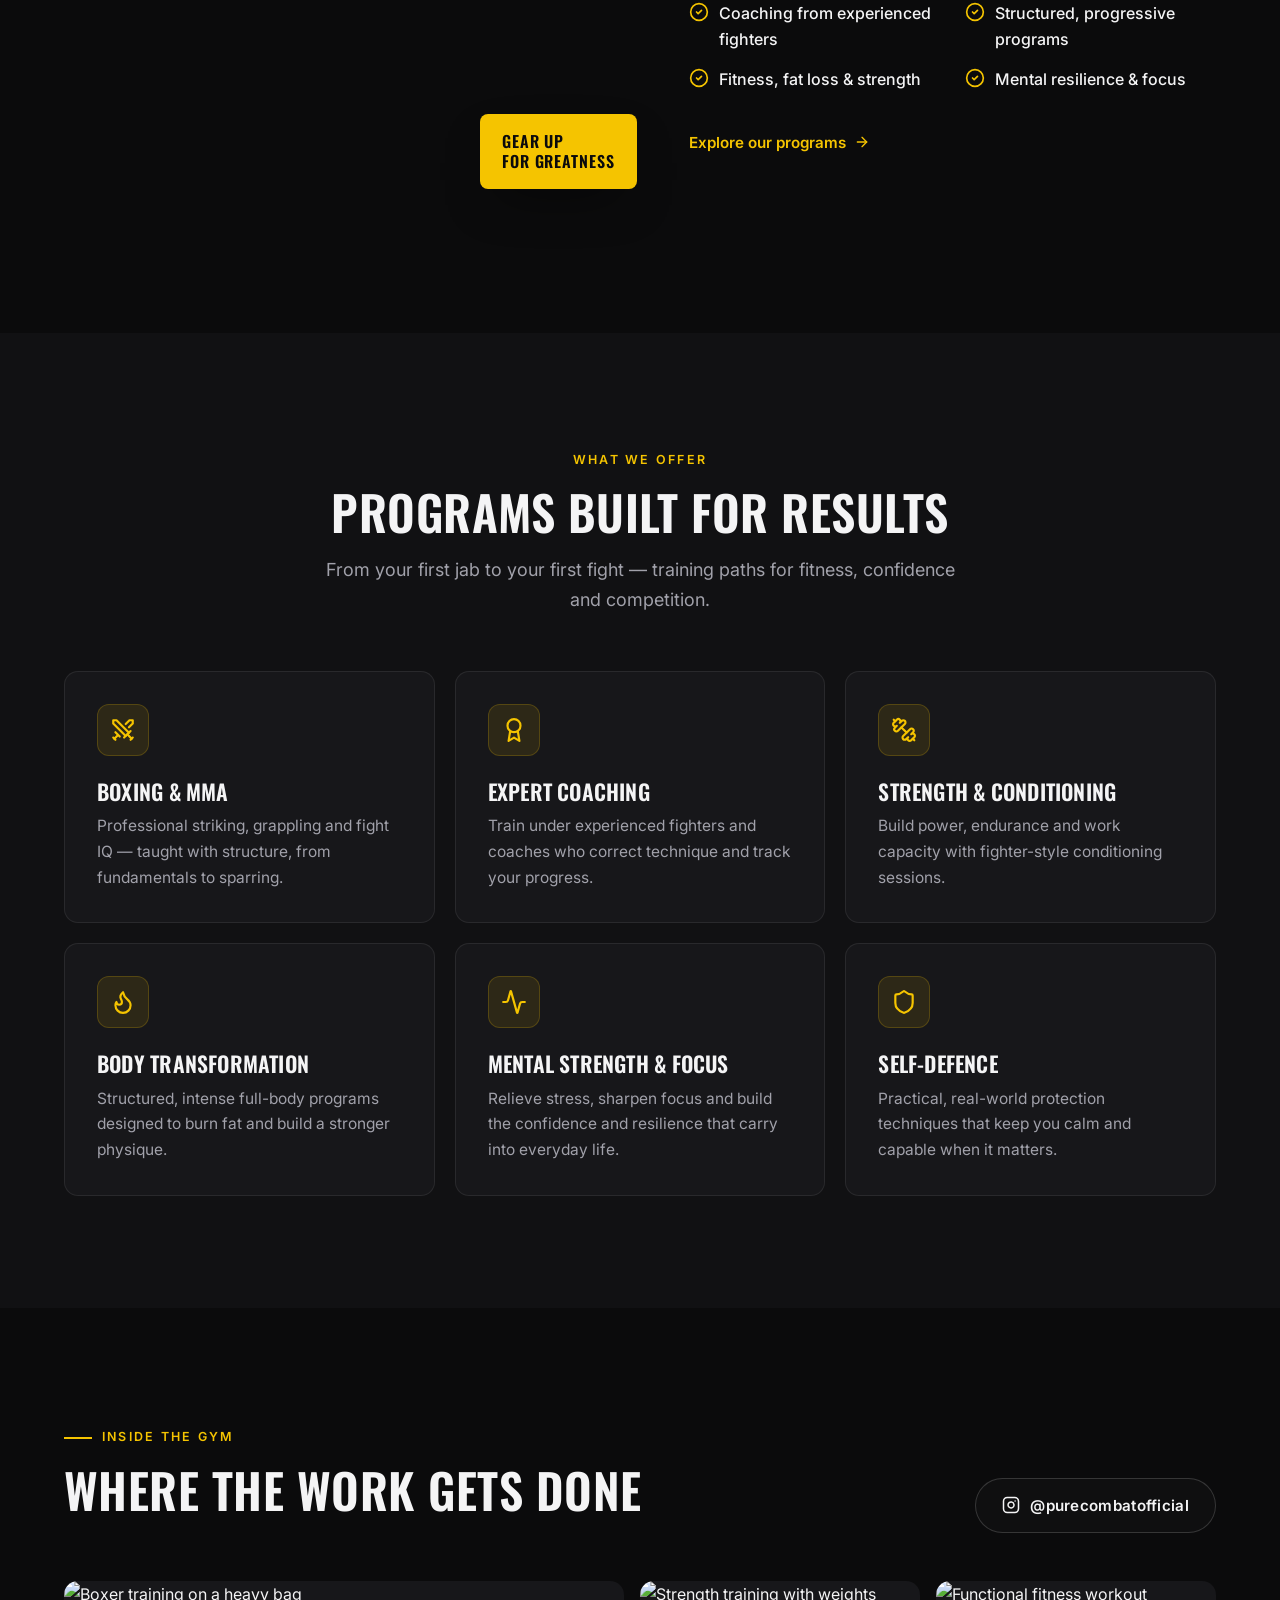
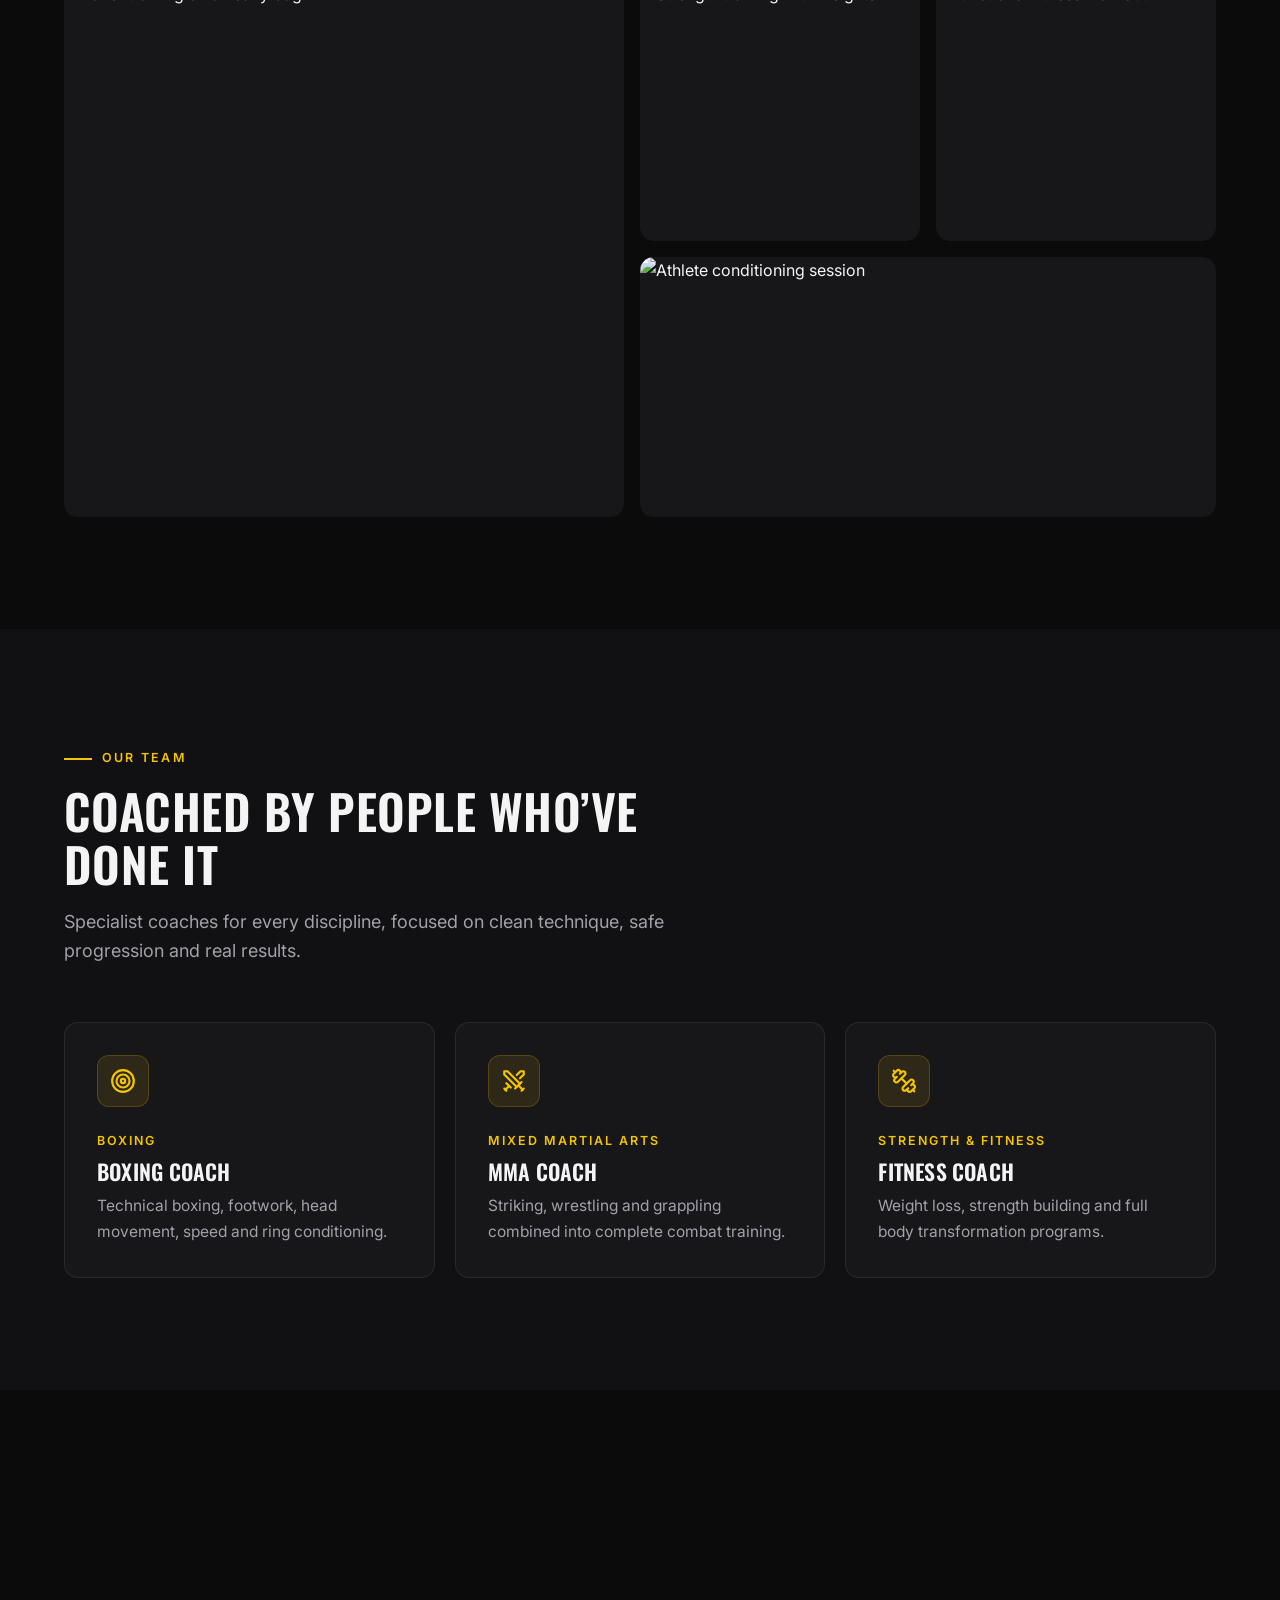
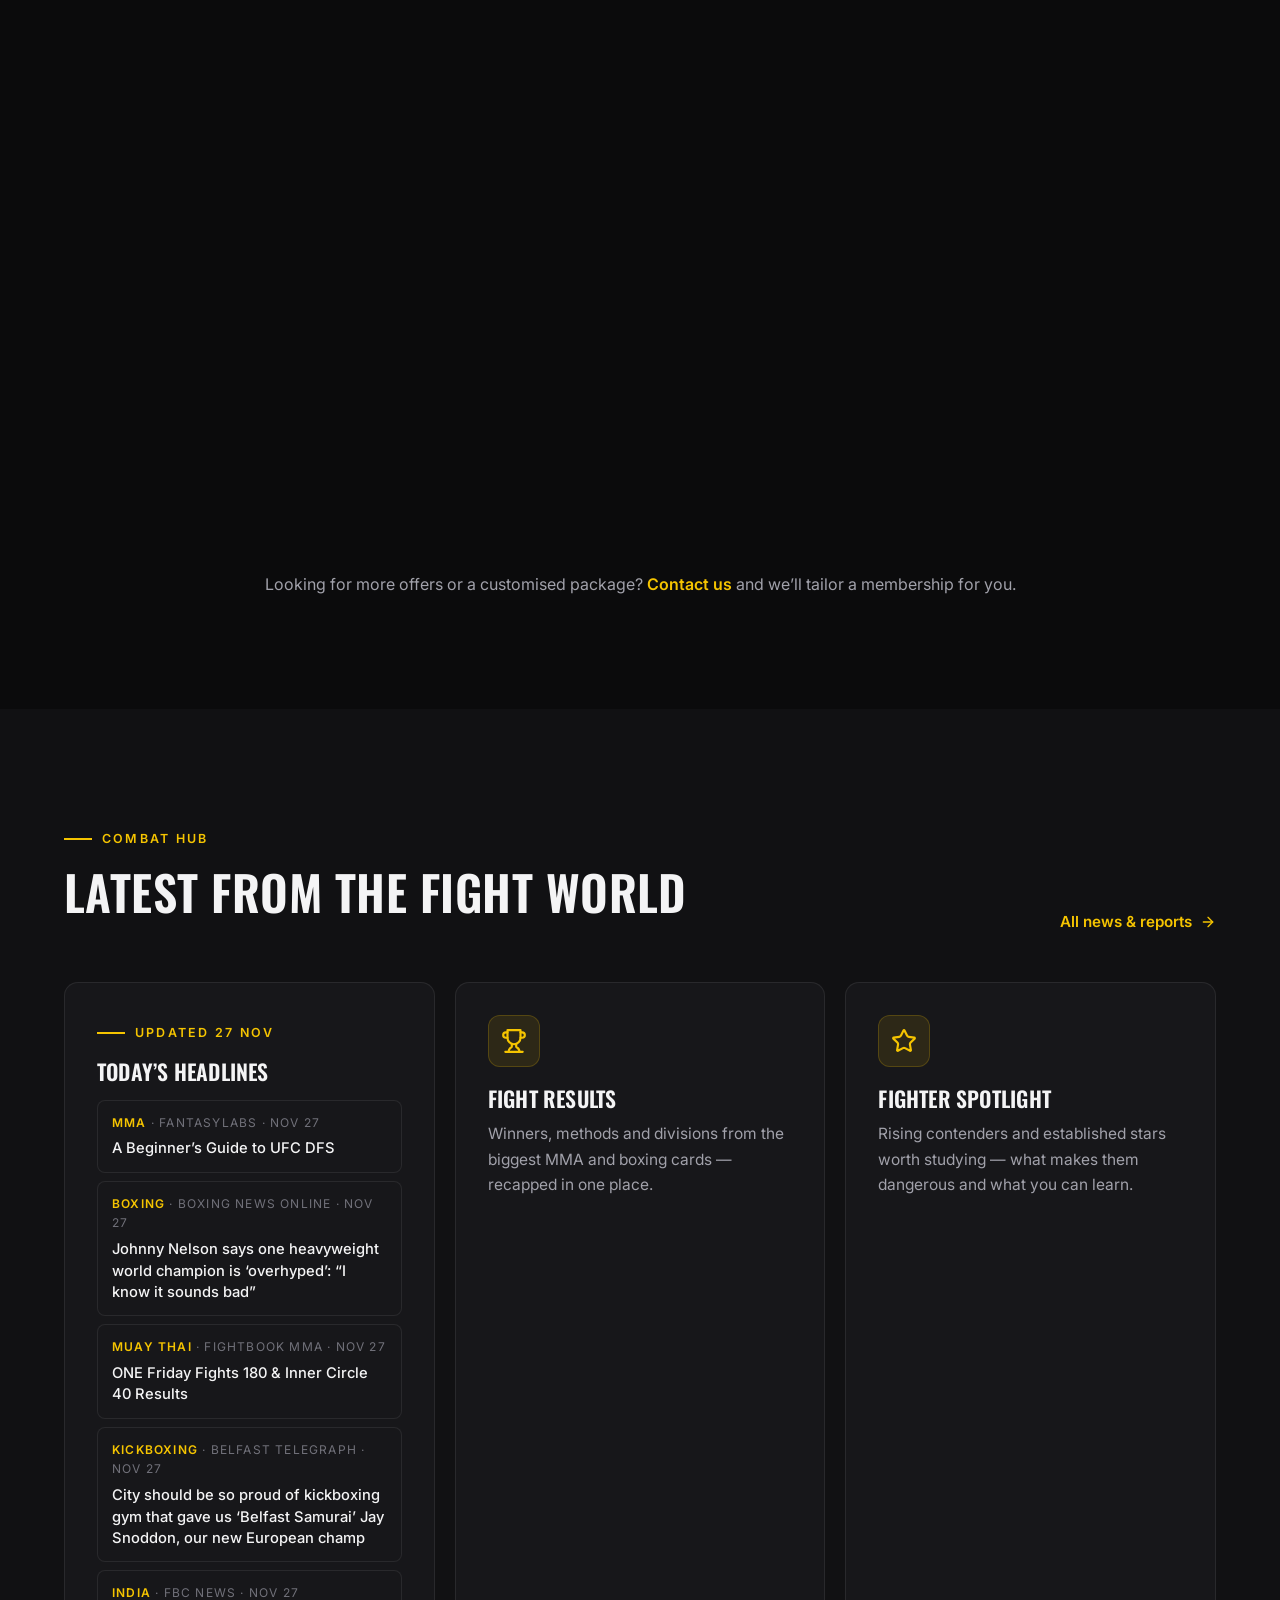
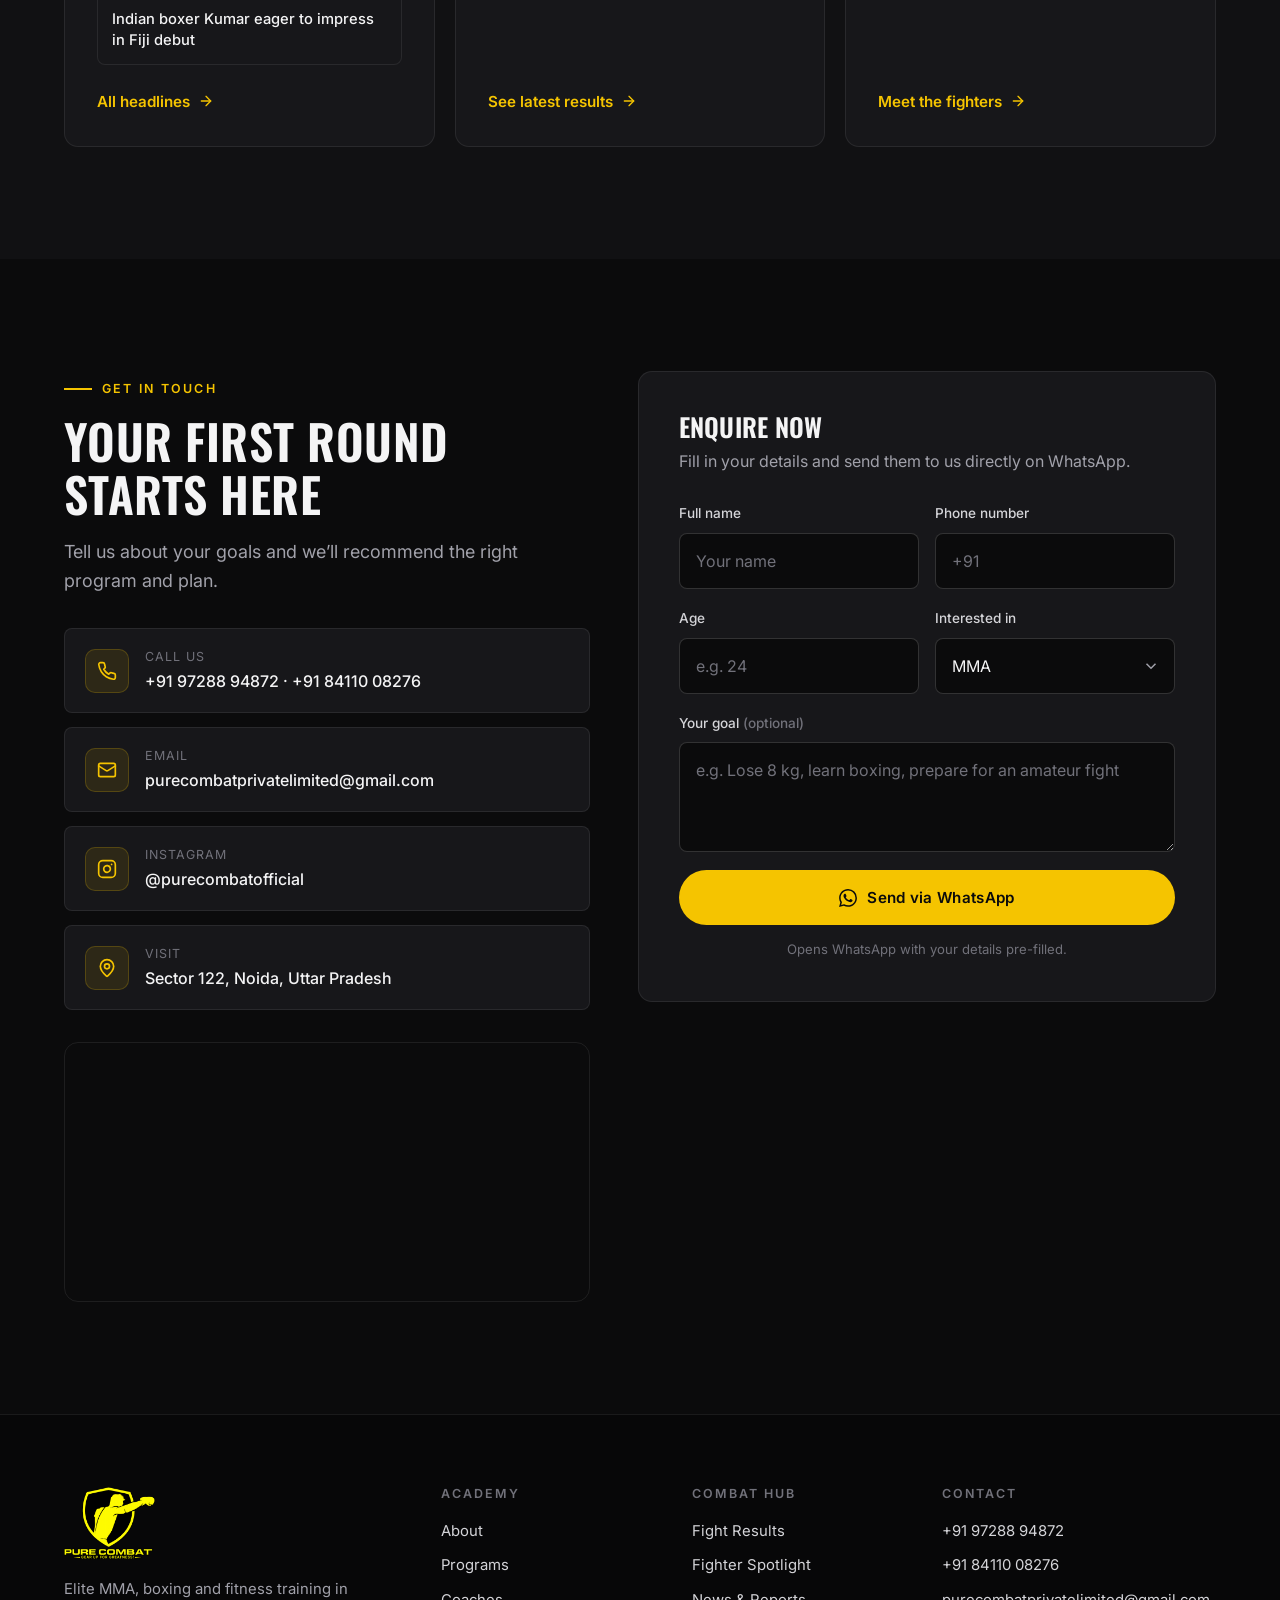
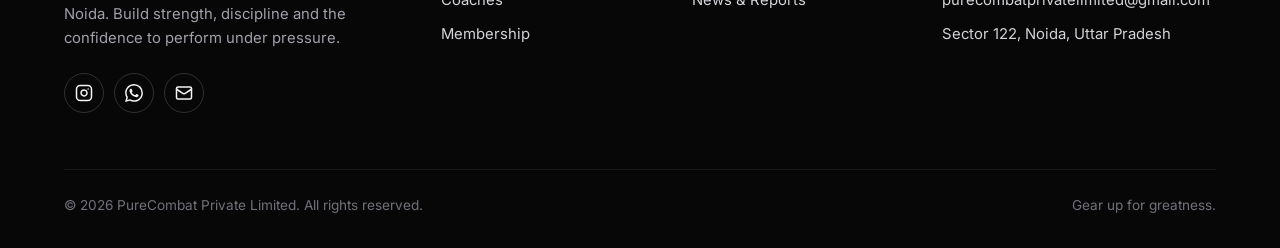
==== commit 62622edc: "Combat Hub update 2026-11-27" ====
--- a/index.html
+++ b/index.html
@@ -263,14 +263,14 @@
         <!-- HUB:LATEST:START -->
         <article class="card feature-card reveal">
           <div>
-            <span class="eyebrow">Updated 26 Nov</span>
+            <span class="eyebrow">Updated 27 Nov</span>
             <h3>Today&rsquo;s headlines</h3>
             <ul class="headline-list mini">
-            <li><a href="https://news.google.com/rss/articles/[base64]?oc=5" target="_blank" rel="noopener nofollow"><small><b>MMA</b> · Telecom Asia Sport · Nov 26</small><span>Makhachev Considers Move to UFC Middleweight Division</span></a></li>
-            <li><a href="https://news.google.com/rss/articles/CBMic0FVX3lxTE00RTNNazRxMHFpd0EzOTFVaUtJNnBaREVwazE1WHdoR2pBWXdUOXZoZEdQYVJVMTQwV2p5S3ZZMTNBcGplVFdOX1U0dlVwZjhHM2pYc25jMkpuZC16d1lhS1V4ZWdaYnJEVGFyOFJoZFJpS2M?oc=5" target="_blank" rel="noopener nofollow"><small><b>Boxing</b> · Fight Freaks Unite | Dan Rafael · Nov 26</small><span>Notebook: Kabayel dreamed of Usyk fight, but defends vs. Hysa</span></a></li>
-            <li><a href="https://news.google.com/rss/articles/[base64]?oc=5" target="_blank" rel="noopener nofollow"><small><b>Muay Thai</b> · Big News Network.com · Nov 26</small><span>UAE Muay Thai Cup round 1 concludes in Abu Dhabi</span></a></li>
-            <li><a href="https://news.google.com/rss/articles/[base64]?oc=5" target="_blank" rel="noopener nofollow"><small><b>Kickboxing</b> · Bloody Elbow · Nov 26</small><span>Carlos Ulberg vs. Navajo Stirling officially ruled out by City Kickboxing coach</span></a></li>
-            <li><a href="https://news.google.com/rss/articles/[base64]?oc=5" target="_blank" rel="noopener nofollow"><small><b>India</b> · Sportscape Magazine · Nov 26</small><span>India&#x27;s 17-Boxer Squad Named For World Boxing Cup Finals 2026</span></a></li>
+            <li><a href="https://news.google.com/rss/articles/[base64]?oc=5" target="_blank" rel="noopener nofollow"><small><b>MMA</b> · FantasyLabs · Nov 27</small><span>A Beginner’s Guide to UFC DFS</span></a></li>
+            <li><a href="https://news.google.com/rss/articles/CBMid0FVX3lxTE1iQU5QbjFsdW01dU9mRmNSemFxclNjd2MtUDV4TS1wYzR1M3k5c05GVXZkOWVVVEo5aWJsVlB0REZXVklOYlB0cFB3RUdSNXd3SmxrTUhIZUZub2QxTzZhR1lqMnUtdHFjeTB1WkpUb1JIMEp3b1NV?oc=5" target="_blank" rel="noopener nofollow"><small><b>Boxing</b> · Boxing News Online · Nov 27</small><span>Johnny Nelson says one heavyweight world champion is ‘overhyped’: “I know it sounds bad”</span></a></li>
+            <li><a href="https://news.google.com/rss/articles/CBMigAFBVV95cUxNaWxZNDQ2YWxFZ3l2VUZxYzdST1pGZWQ0UWhNXzRMWkt5N0FkaWlYLVVnbWhxMm5DYXZ4T3k2TUhPdElkNEM5dFc2VzRWbW5fWHhkRVhZbld2emNuQWdMbmV0TFhadlctUTJ3Nk44ellCYTZLV2JQRTVpY2ZTdzhrLQ?oc=5" target="_blank" rel="noopener nofollow"><small><b>Muay Thai</b> · FightBook MMA · Nov 27</small><span>ONE Friday Fights 180 &amp; Inner Circle 40 Results</span></a></li>
+            <li><a href="https://news.google.com/rss/articles/[base64]?oc=5" target="_blank" rel="noopener nofollow"><small><b>Kickboxing</b> · Belfast Telegraph · Nov 27</small><span>City should be so proud of kickboxing gym that gave us ‘Belfast Samurai’ Jay Snoddon, our new European champ</span></a></li>
+            <li><a href="https://news.google.com/rss/articles/[base64]?oc=5" target="_blank" rel="noopener nofollow"><small><b>India</b> · FBC News · Nov 27</small><span>Indian boxer Kumar eager to impress in Fiji debut</span></a></li>
             </ul>
           </div>
           <a href="blogs.html" class="link-arrow">All headlines <svg viewBox="0 0 24 24" fill="none" stroke="currentColor" stroke-width="2" stroke-linecap="round" stroke-linejoin="round" aria-hidden="true"><path d="M5 12h14"/><path d="m12 5 7 7-7 7"/></svg></a>
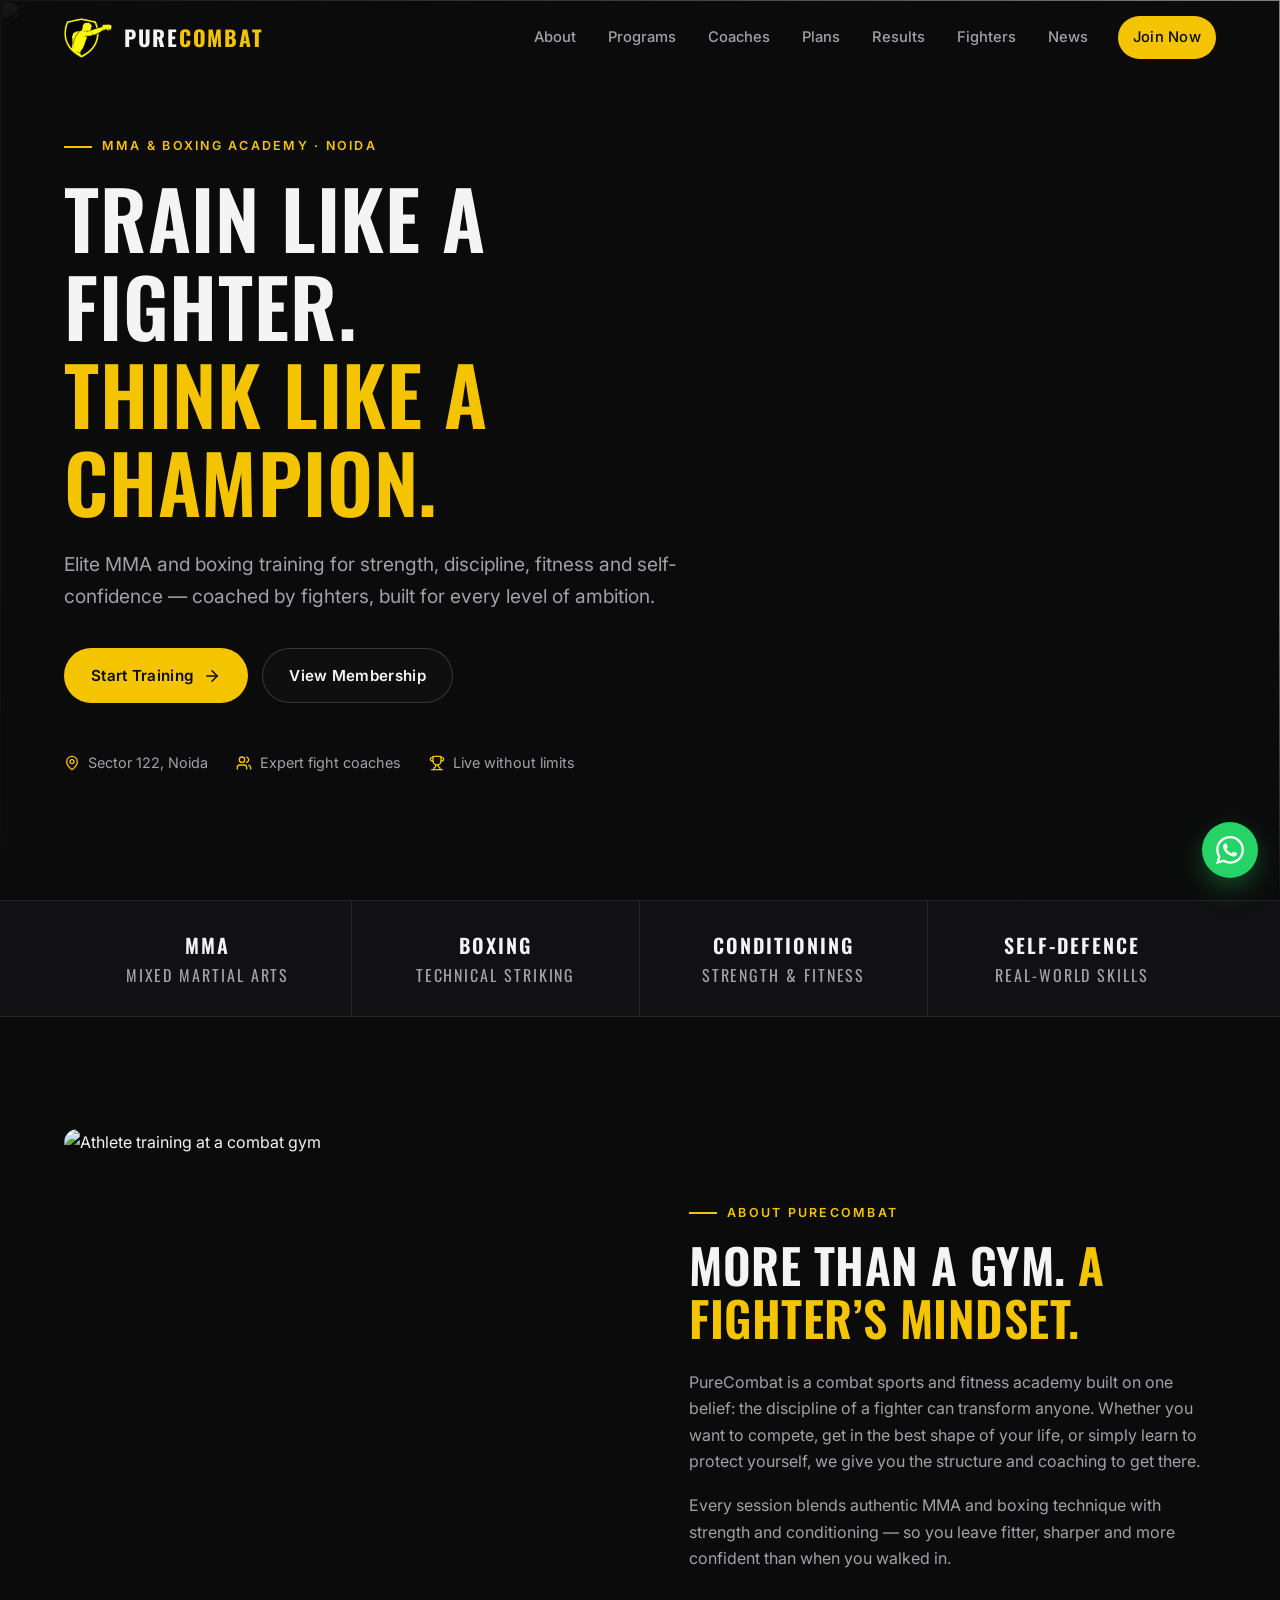
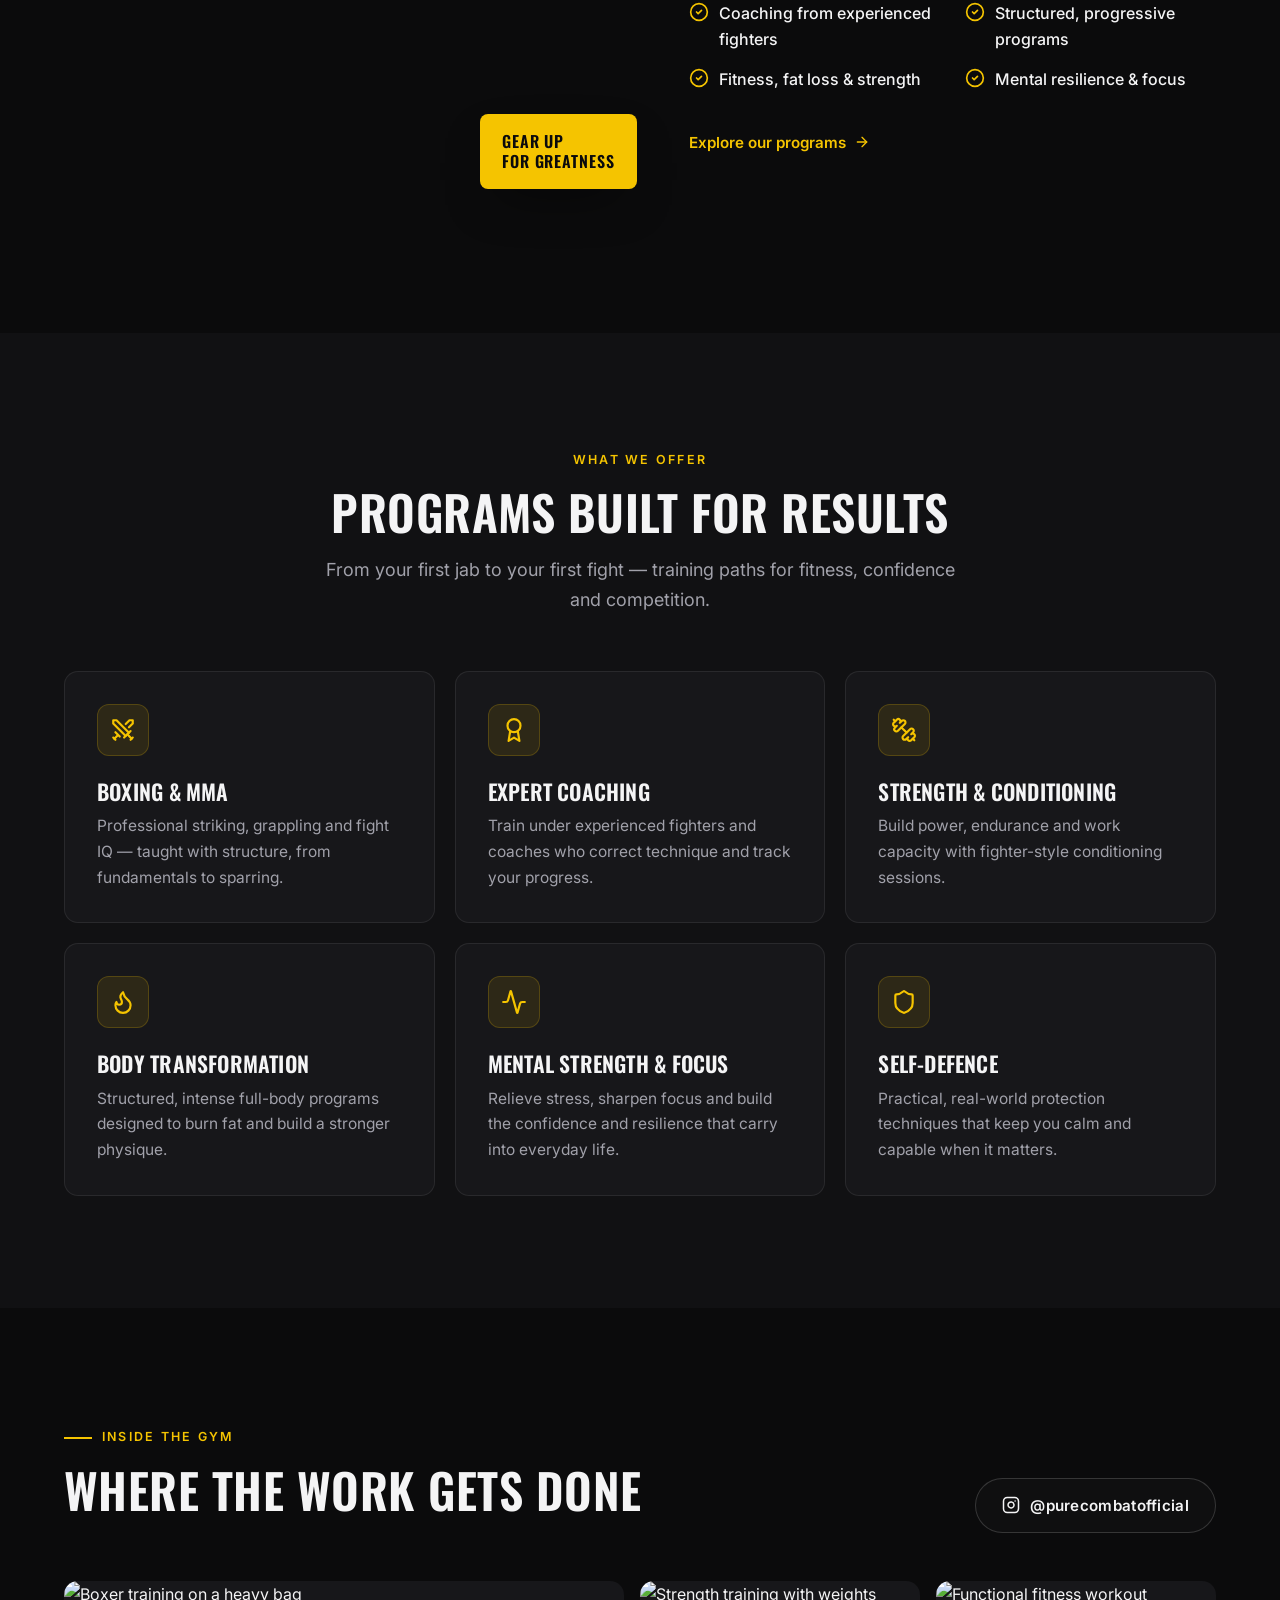
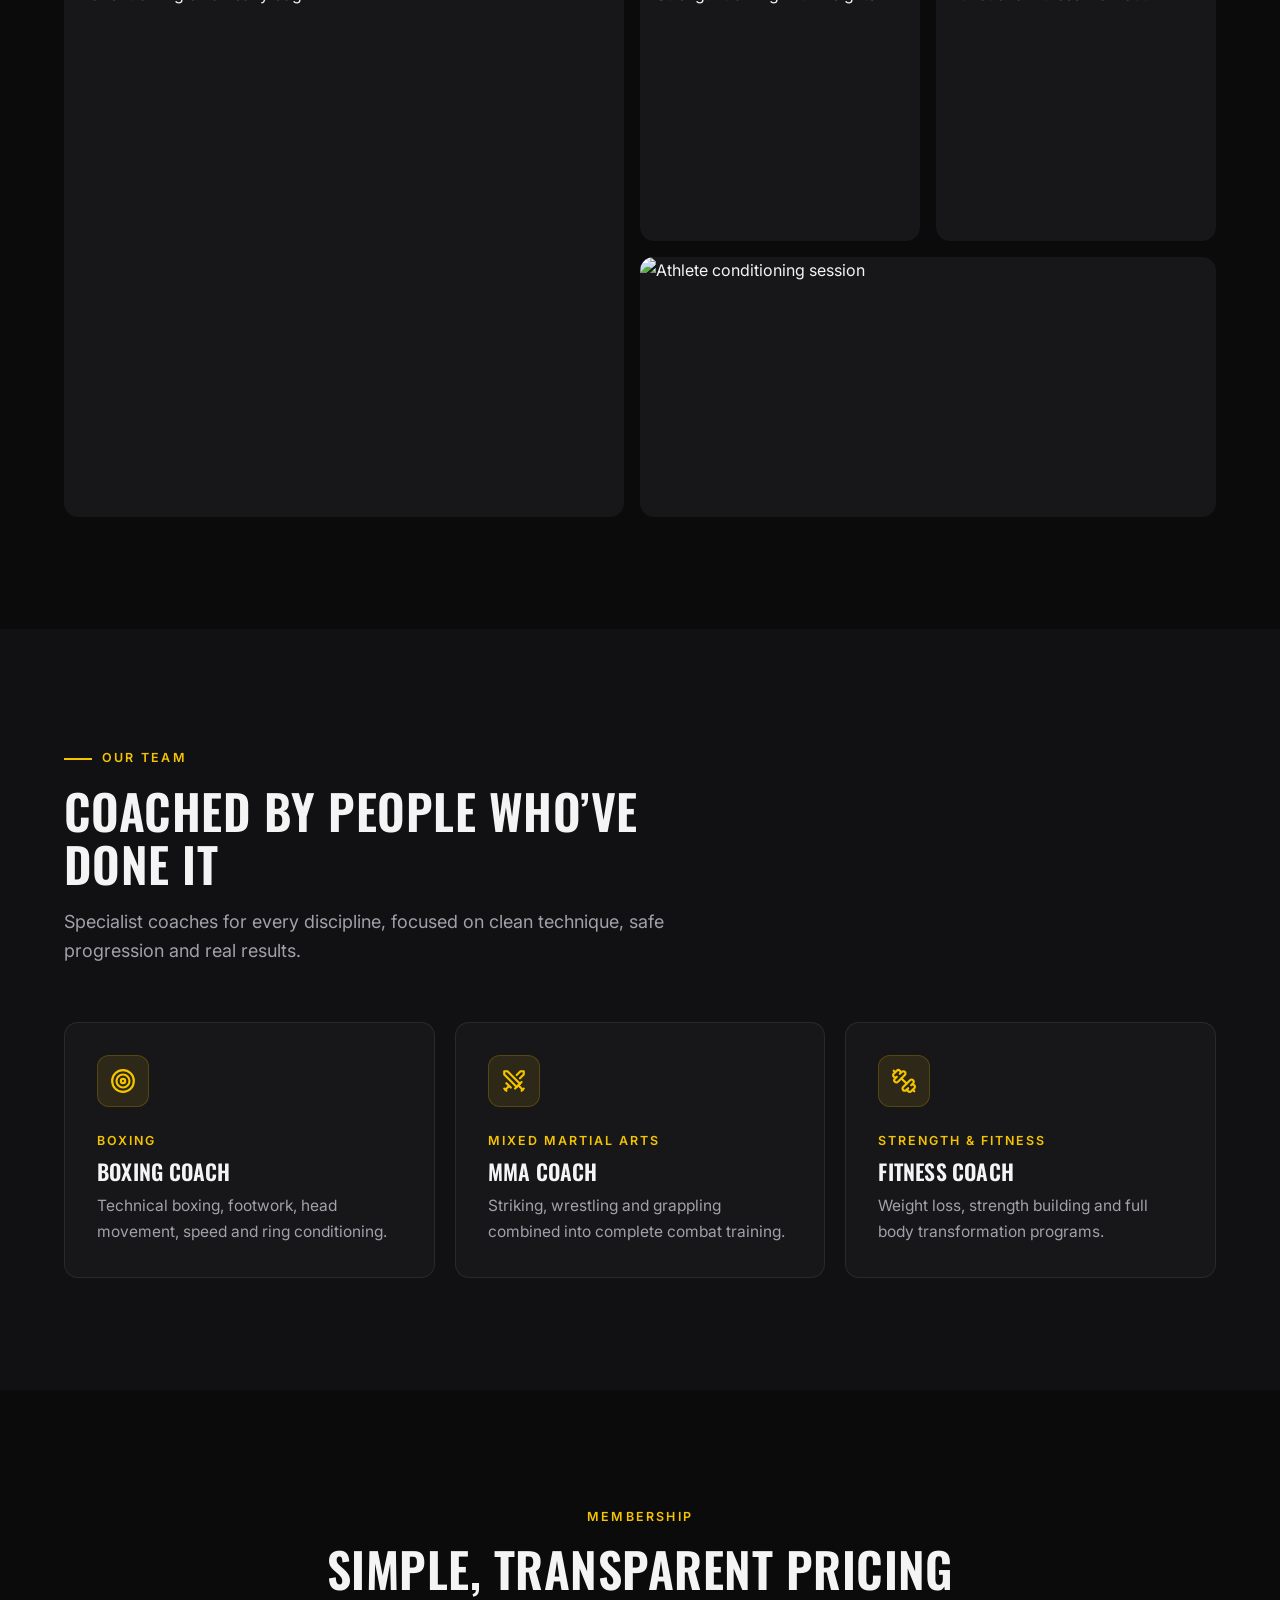
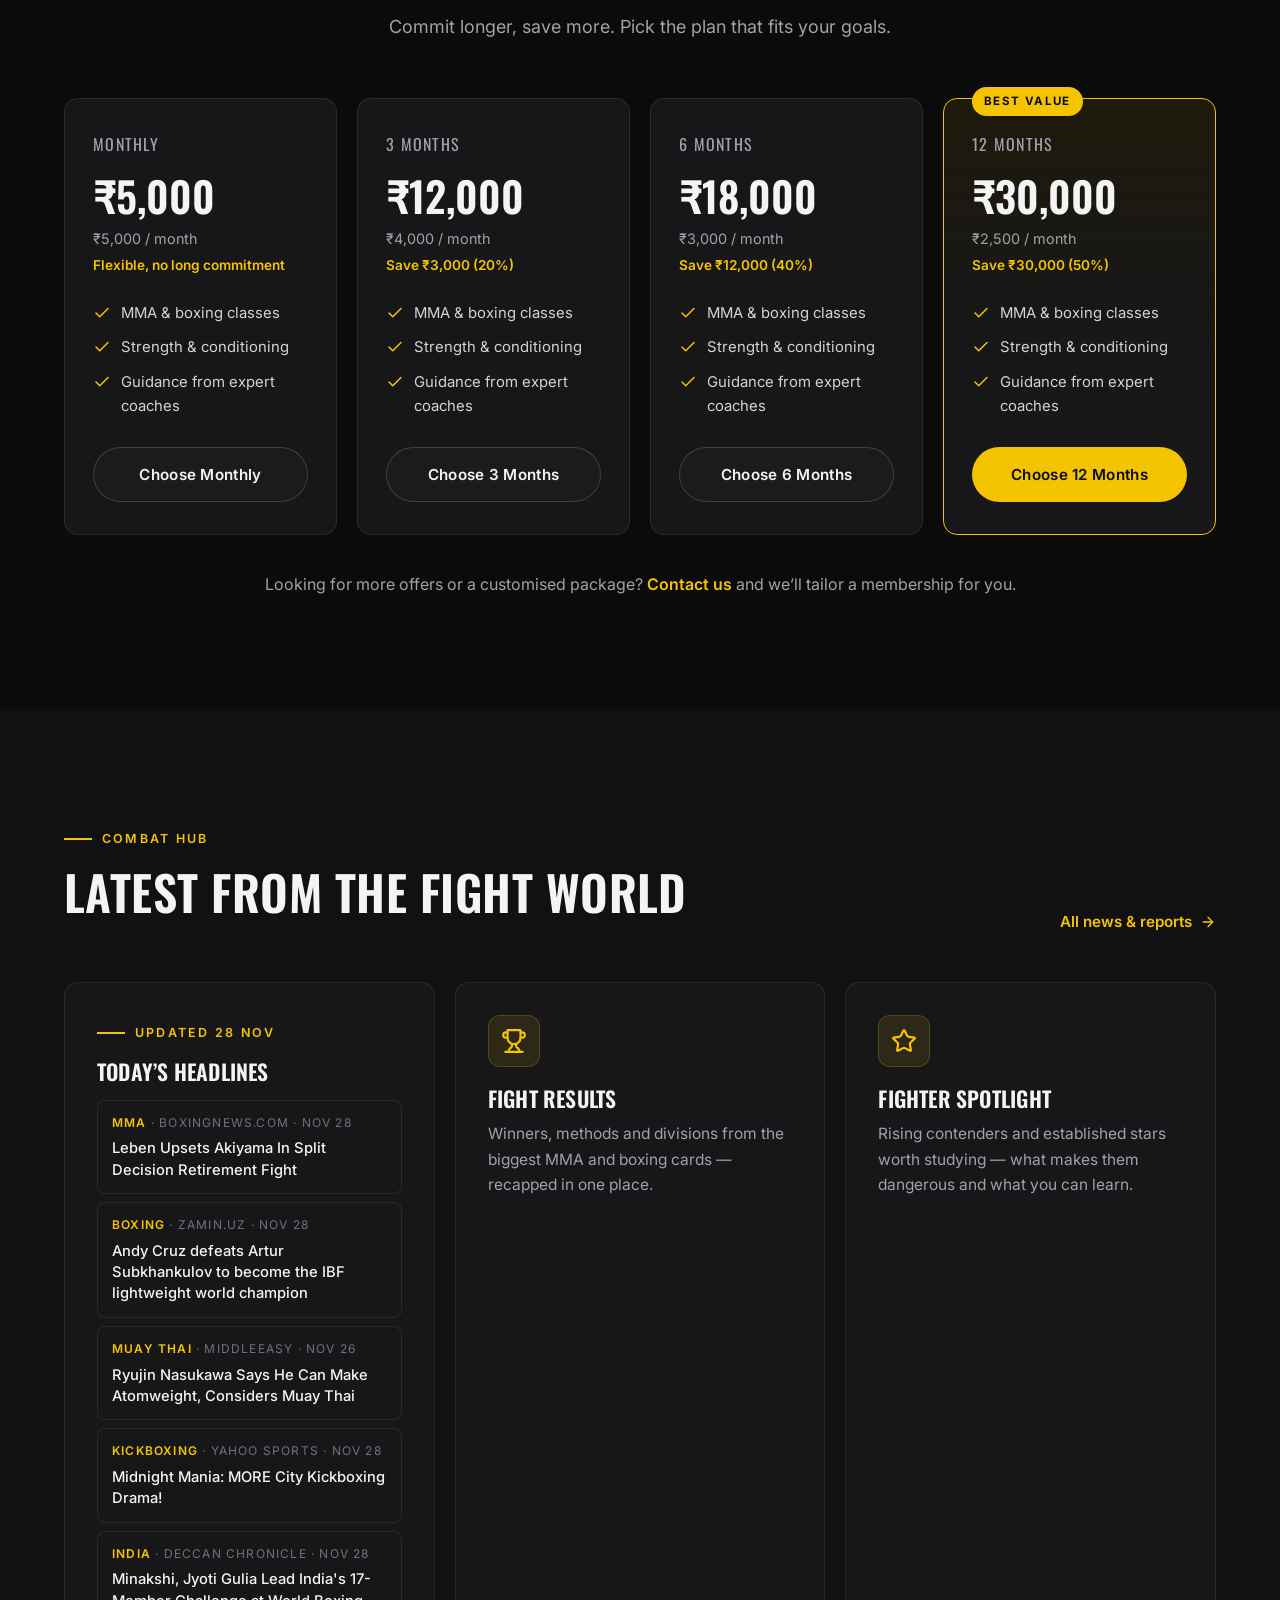
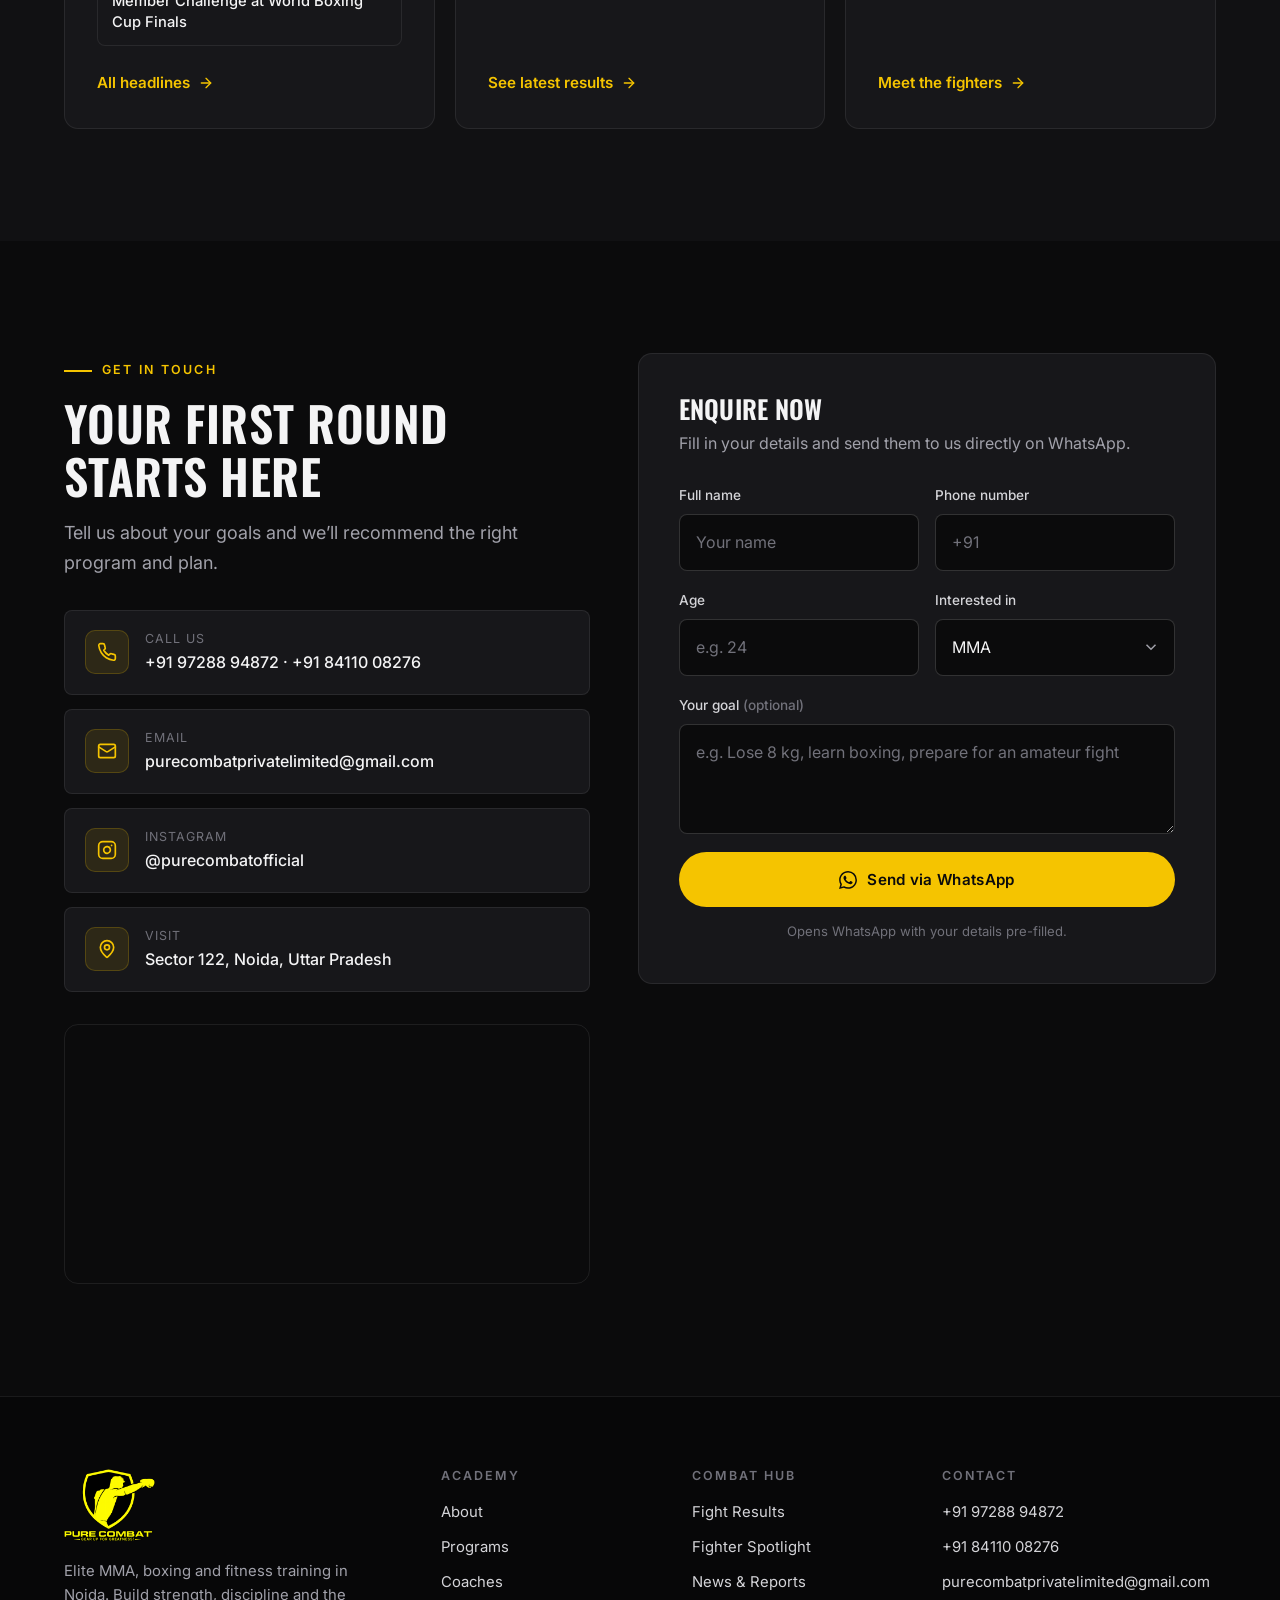
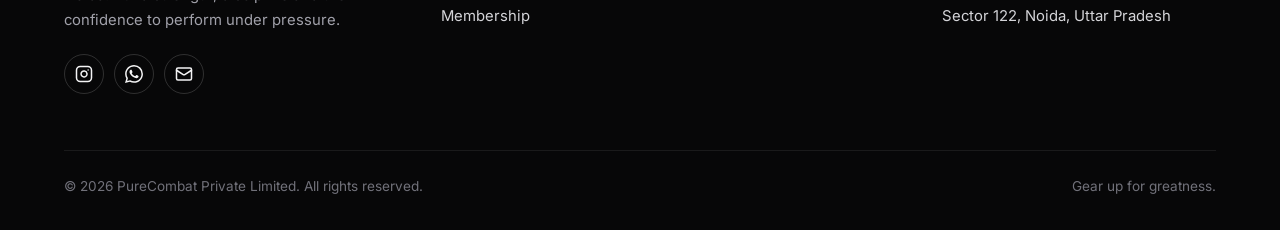
==== commit dcb88ff7: "Combat Hub update 2026-11-28" ====
--- a/index.html
+++ b/index.html
@@ -263,14 +263,14 @@
         <!-- HUB:LATEST:START -->
         <article class="card feature-card reveal">
           <div>
-            <span class="eyebrow">Updated 27 Nov</span>
+            <span class="eyebrow">Updated 28 Nov</span>
             <h3>Today&rsquo;s headlines</h3>
             <ul class="headline-list mini">
-            <li><a href="https://news.google.com/rss/articles/[base64]?oc=5" target="_blank" rel="noopener nofollow"><small><b>MMA</b> · FantasyLabs · Nov 27</small><span>A Beginner’s Guide to UFC DFS</span></a></li>
-            <li><a href="https://news.google.com/rss/articles/CBMid0FVX3lxTE1iQU5QbjFsdW01dU9mRmNSemFxclNjd2MtUDV4TS1wYzR1M3k5c05GVXZkOWVVVEo5aWJsVlB0REZXVklOYlB0cFB3RUdSNXd3SmxrTUhIZUZub2QxTzZhR1lqMnUtdHFjeTB1WkpUb1JIMEp3b1NV?oc=5" target="_blank" rel="noopener nofollow"><small><b>Boxing</b> · Boxing News Online · Nov 27</small><span>Johnny Nelson says one heavyweight world champion is ‘overhyped’: “I know it sounds bad”</span></a></li>
-            <li><a href="https://news.google.com/rss/articles/CBMigAFBVV95cUxNaWxZNDQ2YWxFZ3l2VUZxYzdST1pGZWQ0UWhNXzRMWkt5N0FkaWlYLVVnbWhxMm5DYXZ4T3k2TUhPdElkNEM5dFc2VzRWbW5fWHhkRVhZbld2emNuQWdMbmV0TFhadlctUTJ3Nk44ellCYTZLV2JQRTVpY2ZTdzhrLQ?oc=5" target="_blank" rel="noopener nofollow"><small><b>Muay Thai</b> · FightBook MMA · Nov 27</small><span>ONE Friday Fights 180 &amp; Inner Circle 40 Results</span></a></li>
-            <li><a href="https://news.google.com/rss/articles/[base64]?oc=5" target="_blank" rel="noopener nofollow"><small><b>Kickboxing</b> · Belfast Telegraph · Nov 27</small><span>City should be so proud of kickboxing gym that gave us ‘Belfast Samurai’ Jay Snoddon, our new European champ</span></a></li>
-            <li><a href="https://news.google.com/rss/articles/[base64]?oc=5" target="_blank" rel="noopener nofollow"><small><b>India</b> · FBC News · Nov 27</small><span>Indian boxer Kumar eager to impress in Fiji debut</span></a></li>
+            <li><a href="https://news.google.com/rss/articles/CBMifkFVX3lxTFBQQjVkTV9CMVJsRG5BTHN3Y0kwWFVodlFRNVJDWmNrYTdqU2haTVVNaVZfVF9ySGNSeTZkeFEyeGVGVDBHaDkwQ1JoX2lsSVlsUkpVb00yNEczaEZ5bU5HbUV0a2JZVzljeEdoNlFOZDMwN3BWVjVuRU9sVC0yUQ?oc=5" target="_blank" rel="noopener nofollow"><small><b>MMA</b> · boxingnews.com · Nov 28</small><span>Leben Upsets Akiyama In Split Decision Retirement Fight</span></a></li>
+            <li><a href="https://news.google.com/rss/articles/[base64]?oc=5" target="_blank" rel="noopener nofollow"><small><b>Boxing</b> · Zamin.uz · Nov 28</small><span>Andy Cruz defeats Artur Subkhankulov to become the IBF lightweight world champion</span></a></li>
+            <li><a href="https://news.google.com/rss/articles/CBMiigFBVV95cUxNN0hvNWd0aGRhby10M3U4aW1EQTRqMWFiZEtNRnBhTDU5clNjbEg5OXctcDNvaC1veEVMdFAta2c3ZTFVRElkZGxQcmI4SmtPZVVGY3VUVEJTR04tSVNLdXJWci1Ndzh0TGJESk85SmVZVnhLNGtsdjdPREZfNUZ1V2JoXzJmTkFHVlE?oc=5" target="_blank" rel="noopener nofollow"><small><b>Muay Thai</b> · MiddleEasy · Nov 26</small><span>Ryujin Nasukawa Says He Can Make Atomweight, Considers Muay Thai</span></a></li>
+            <li><a href="https://news.google.com/rss/articles/[base64]?oc=5" target="_blank" rel="noopener nofollow"><small><b>Kickboxing</b> · Yahoo Sports · Nov 28</small><span>Midnight Mania: MORE City Kickboxing Drama!</span></a></li>
+            <li><a href="https://news.google.com/rss/articles/[base64]?oc=5" target="_blank" rel="noopener nofollow"><small><b>India</b> · Deccan Chronicle · Nov 28</small><span>Minakshi, Jyoti Gulia Lead India&#x27;s 17-Member Challenge at World Boxing Cup Finals</span></a></li>
             </ul>
           </div>
           <a href="blogs.html" class="link-arrow">All headlines <svg viewBox="0 0 24 24" fill="none" stroke="currentColor" stroke-width="2" stroke-linecap="round" stroke-linejoin="round" aria-hidden="true"><path d="M5 12h14"/><path d="m12 5 7 7-7 7"/></svg></a>
